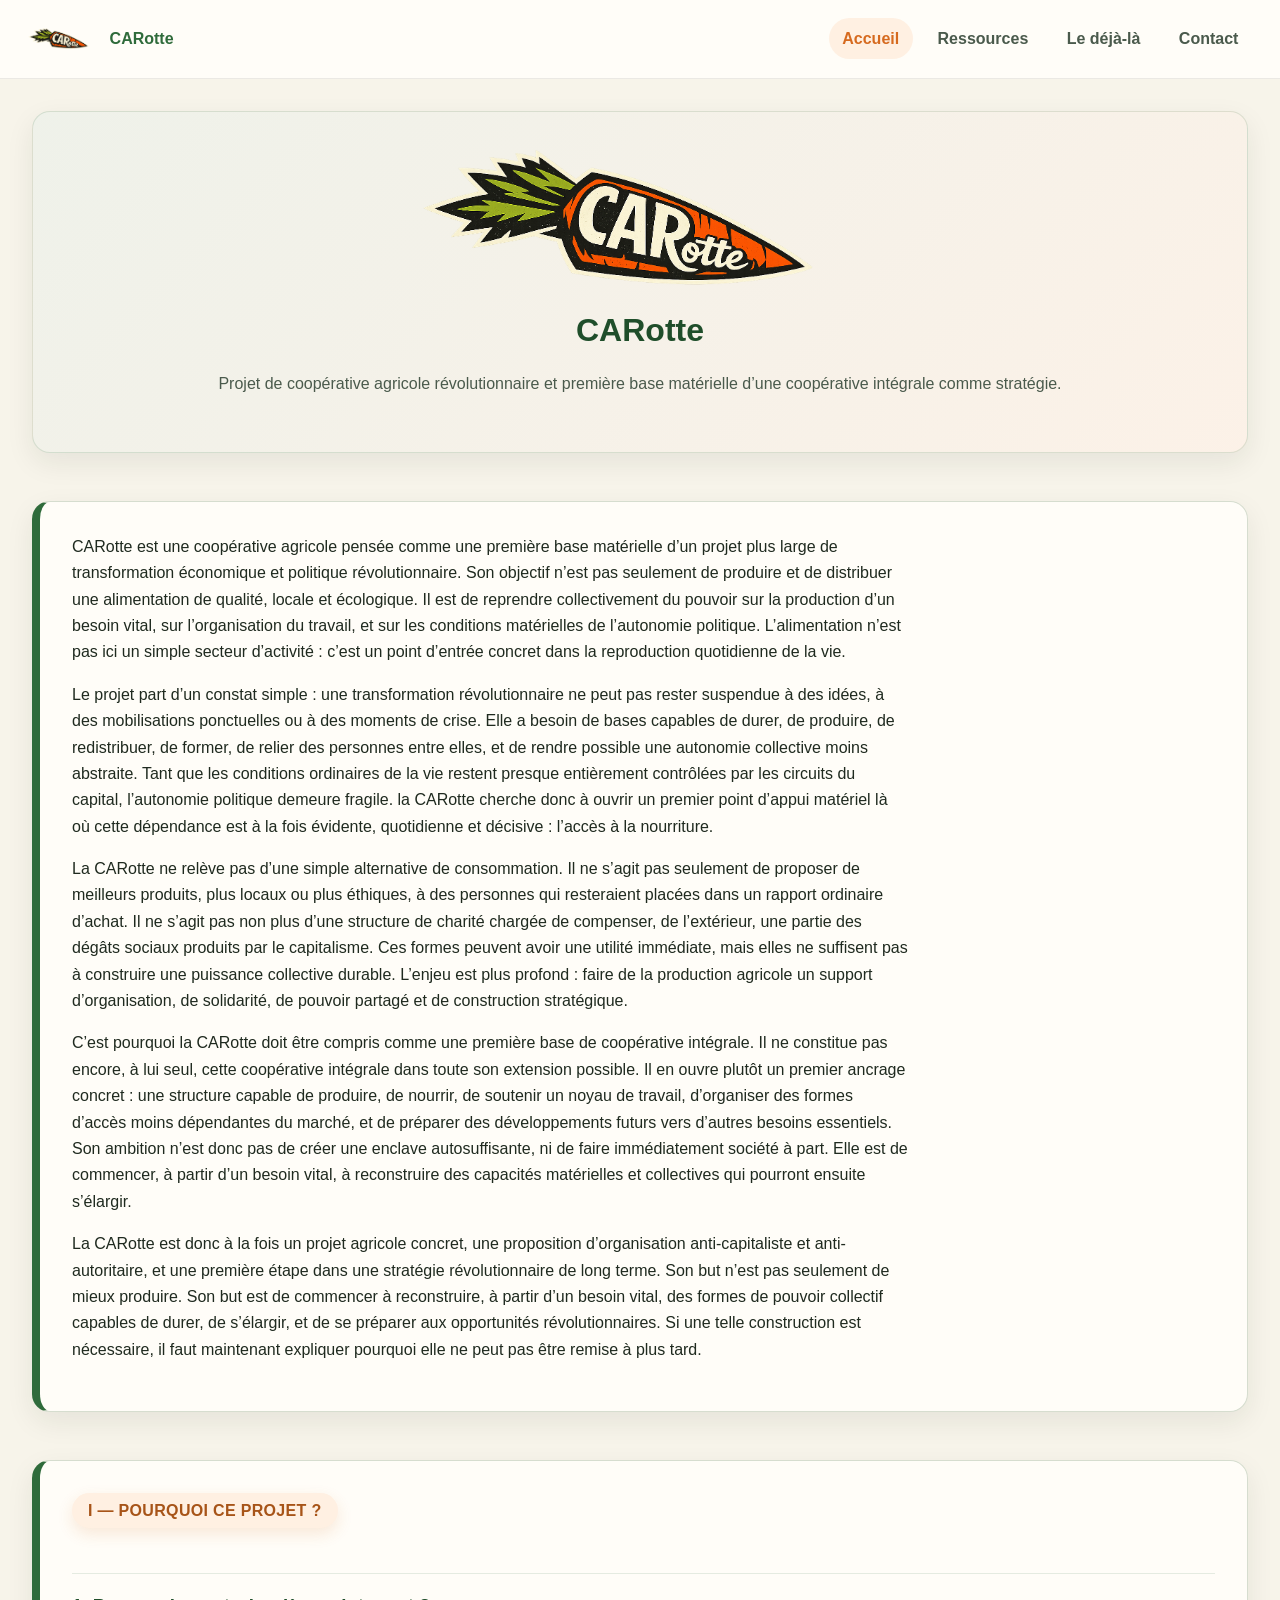
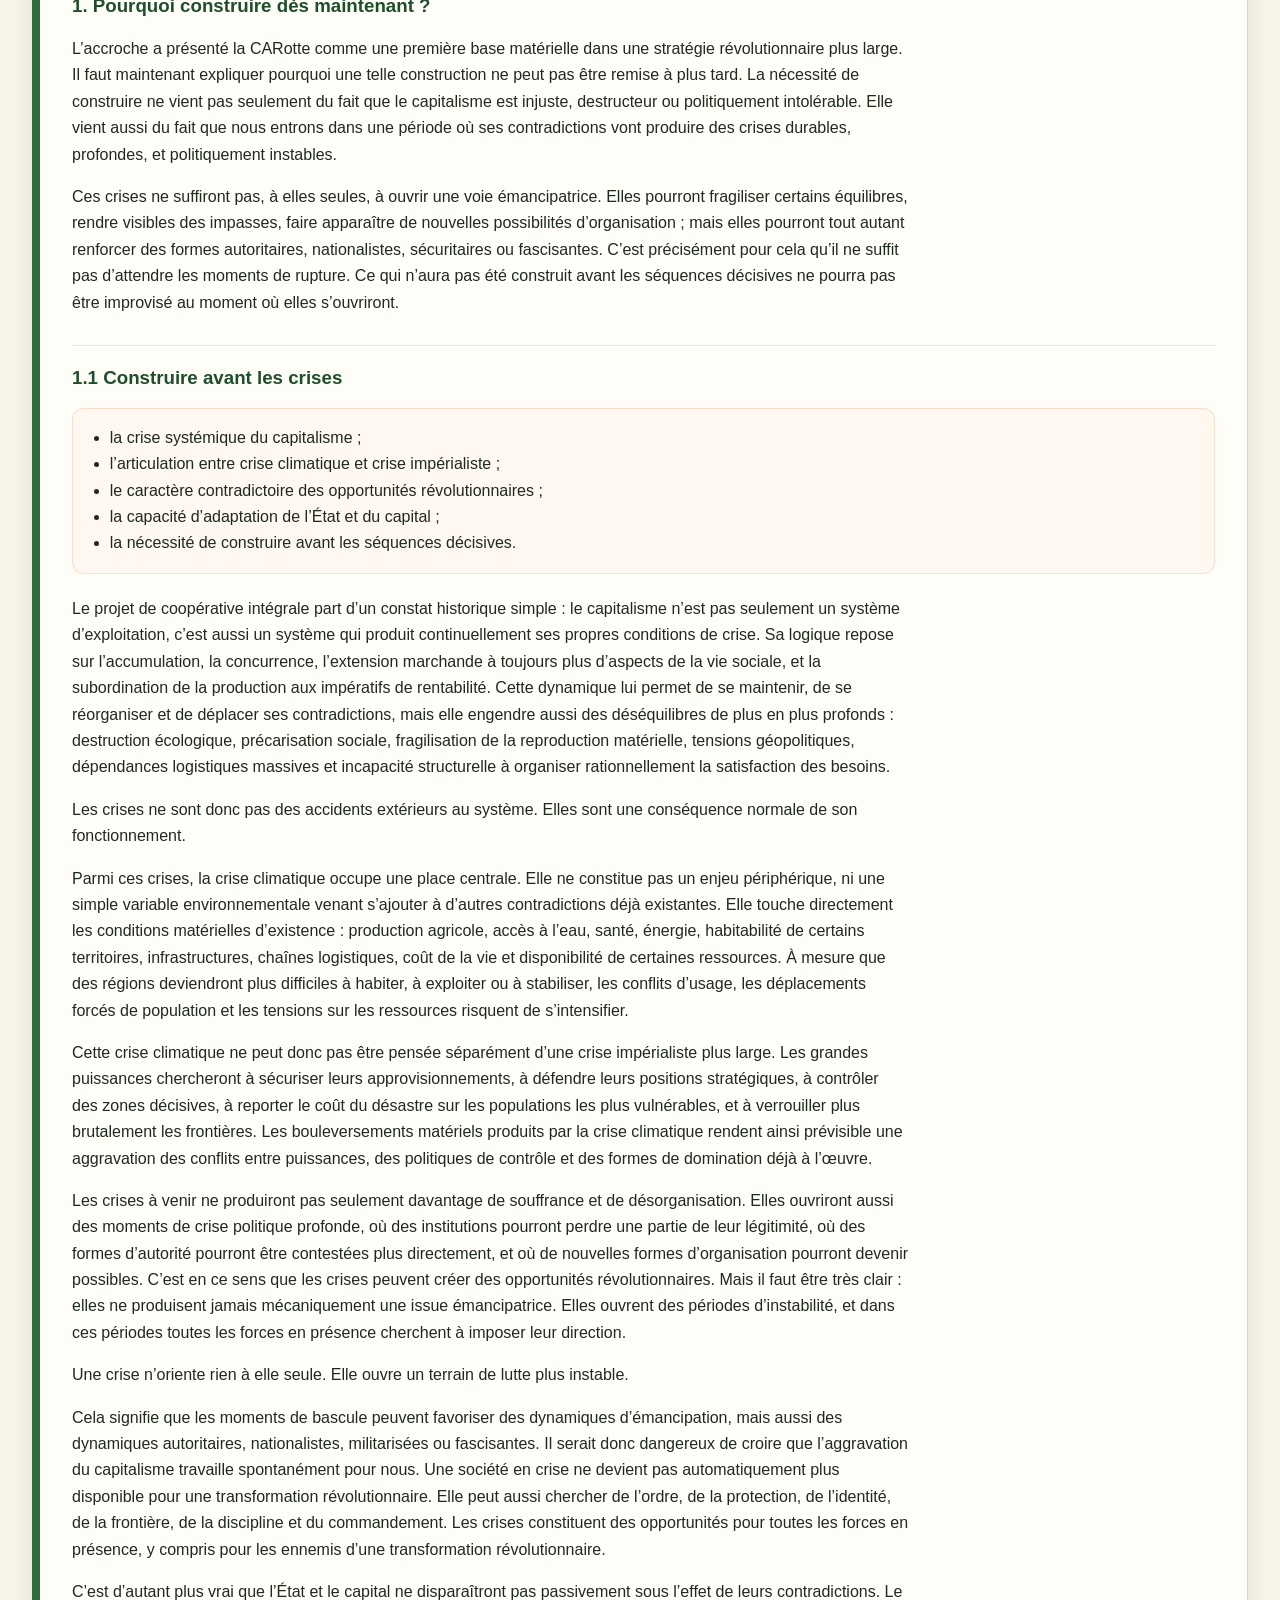
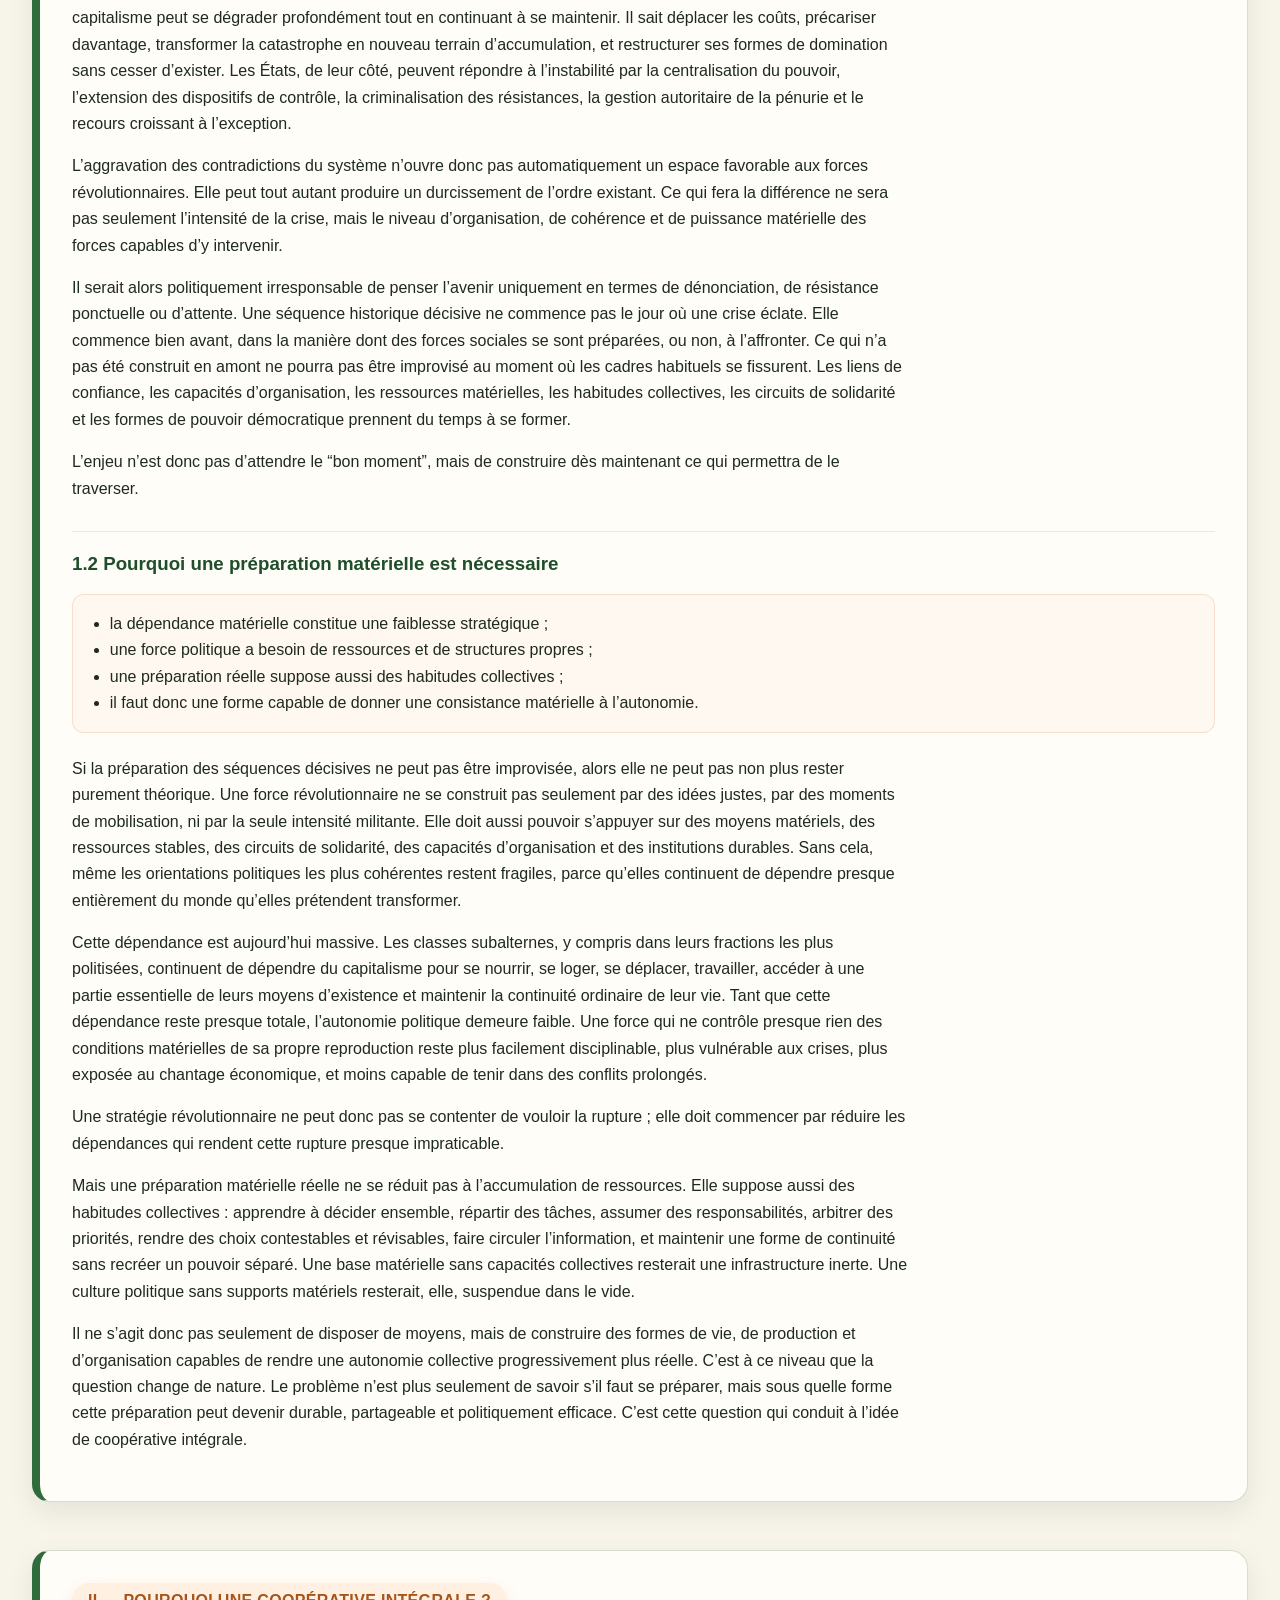
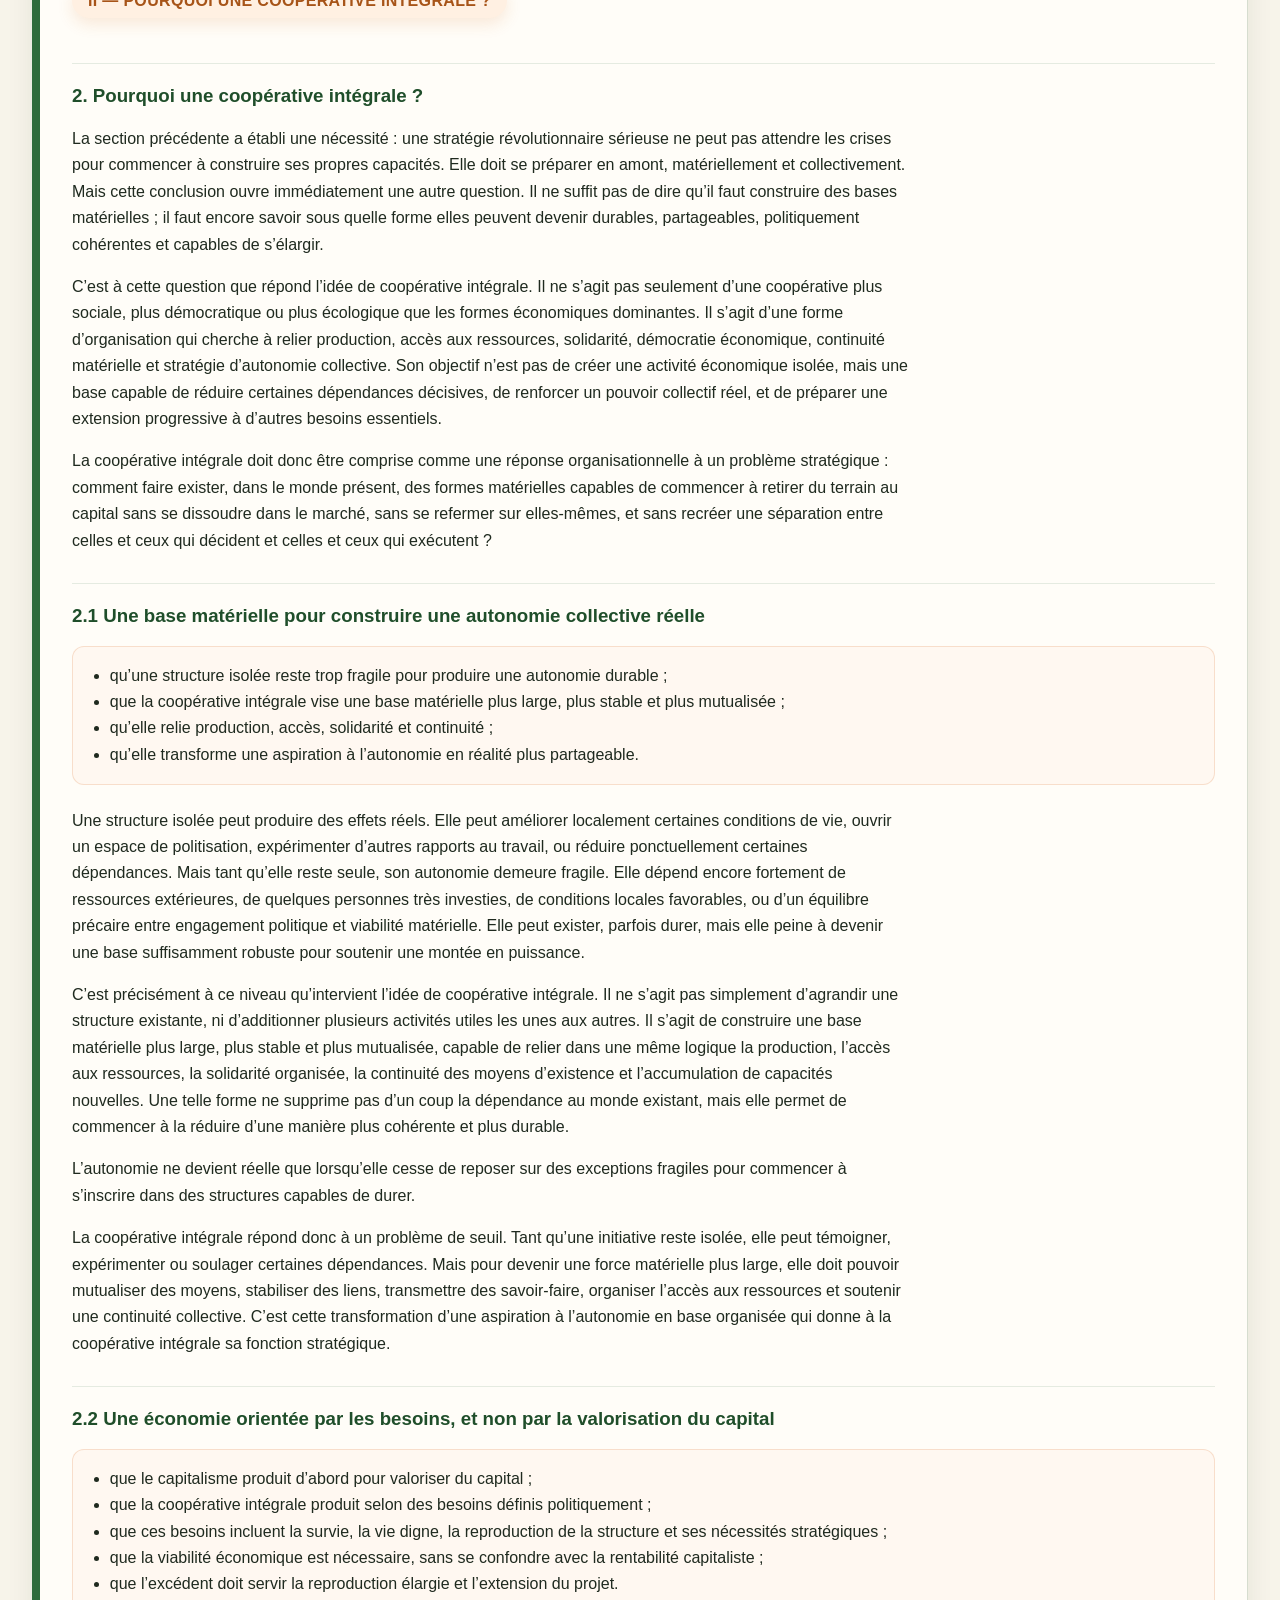
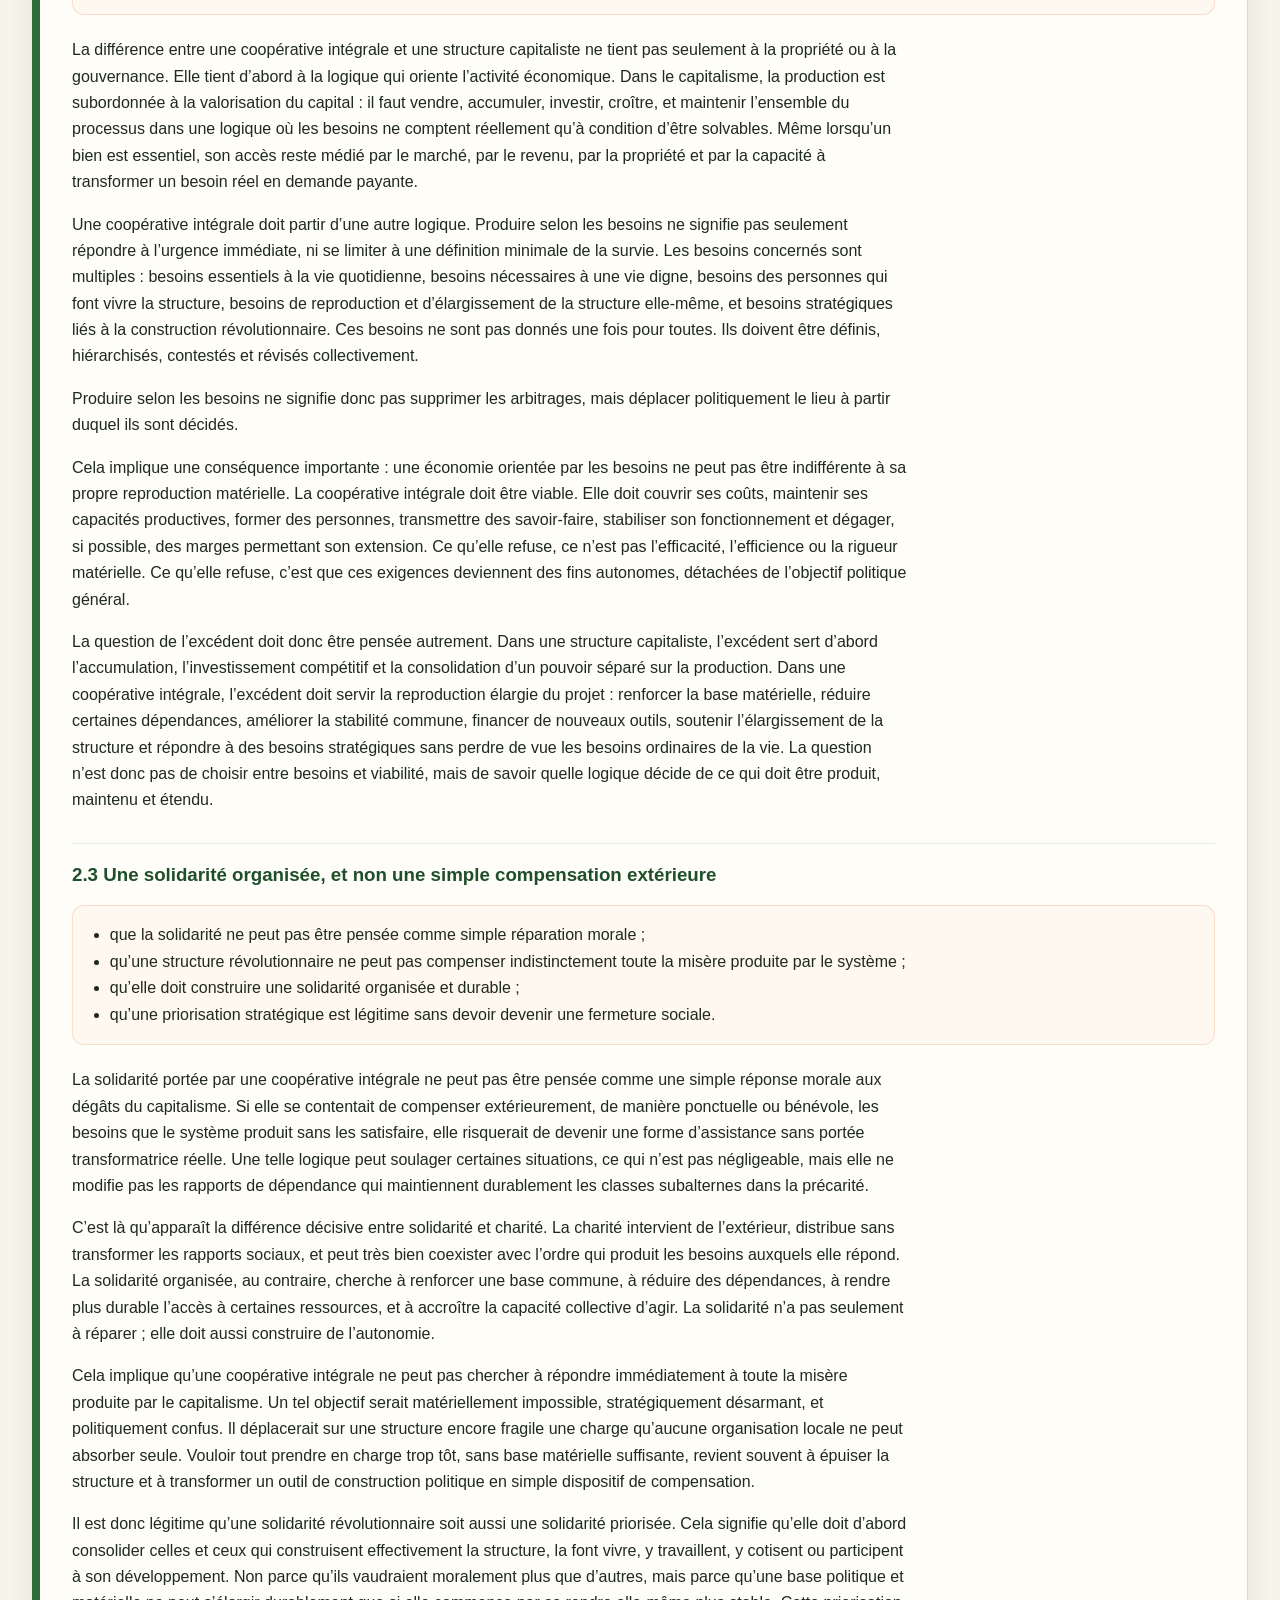
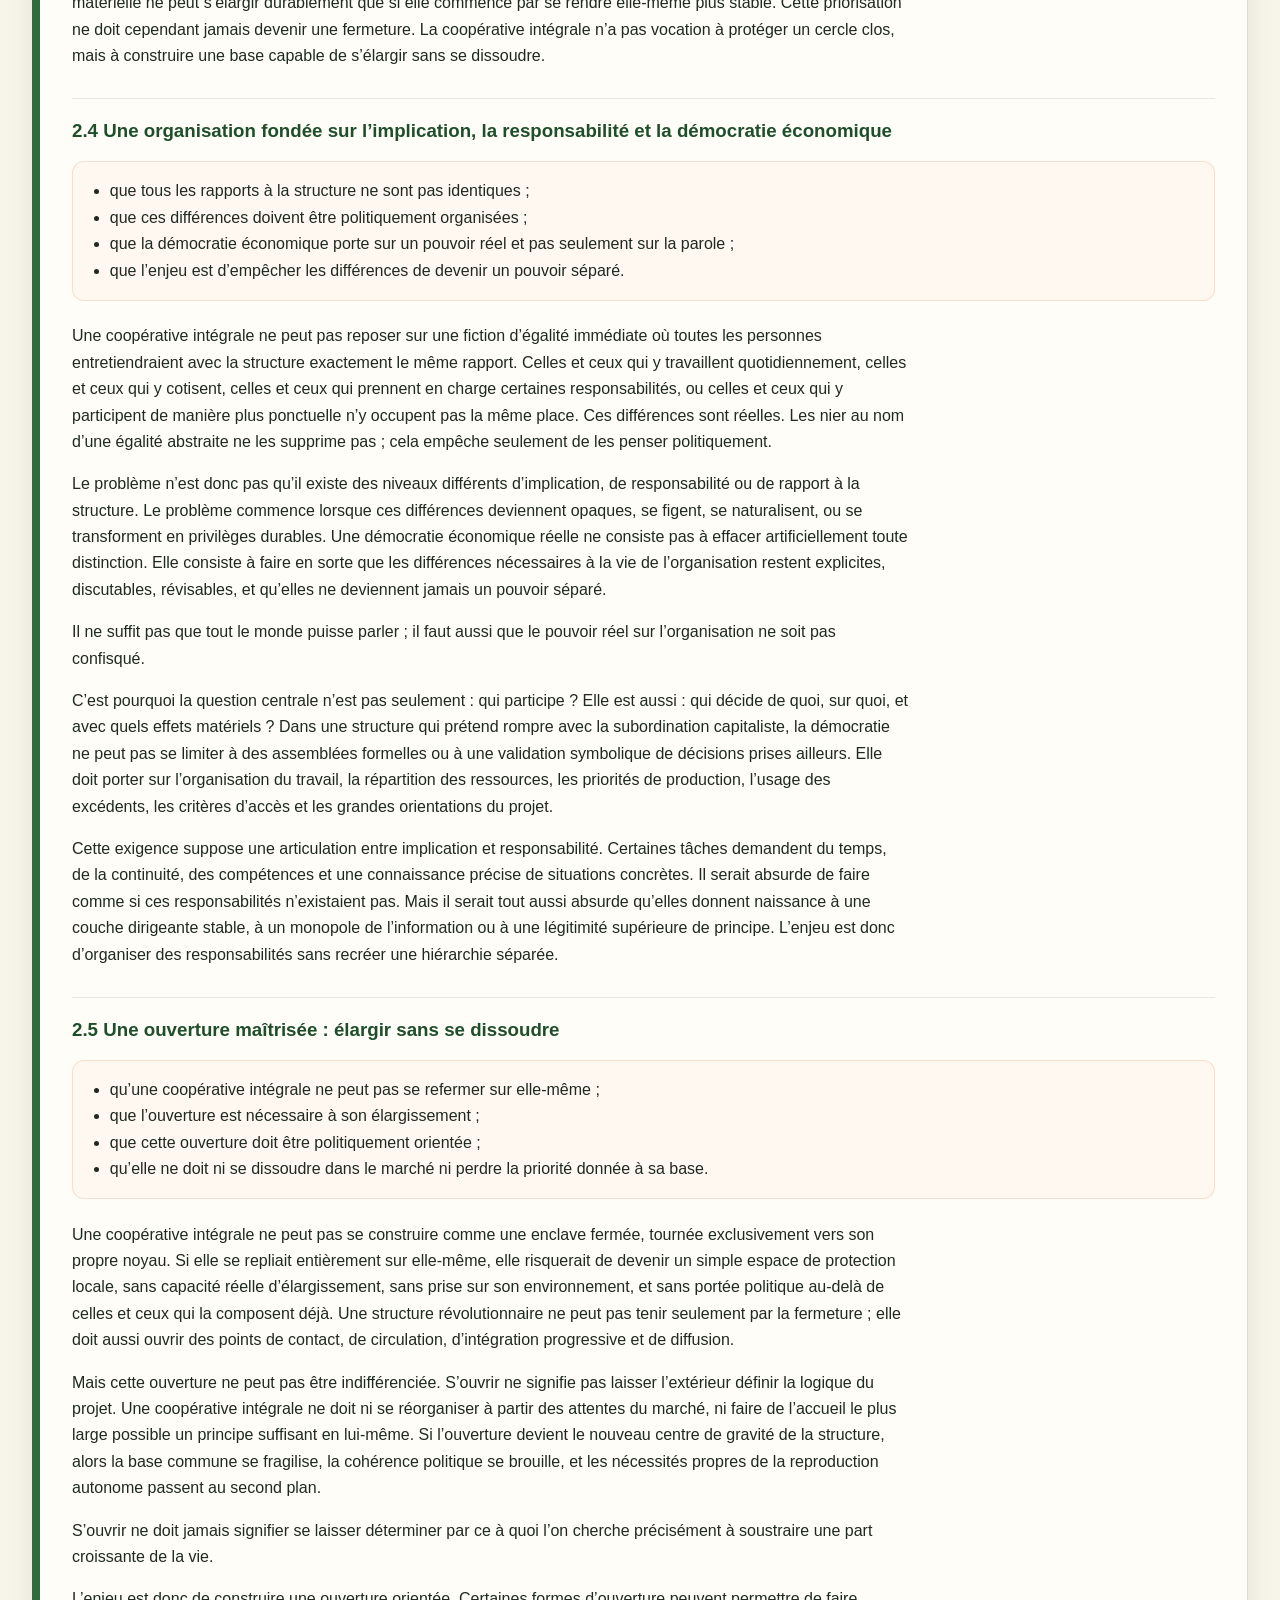
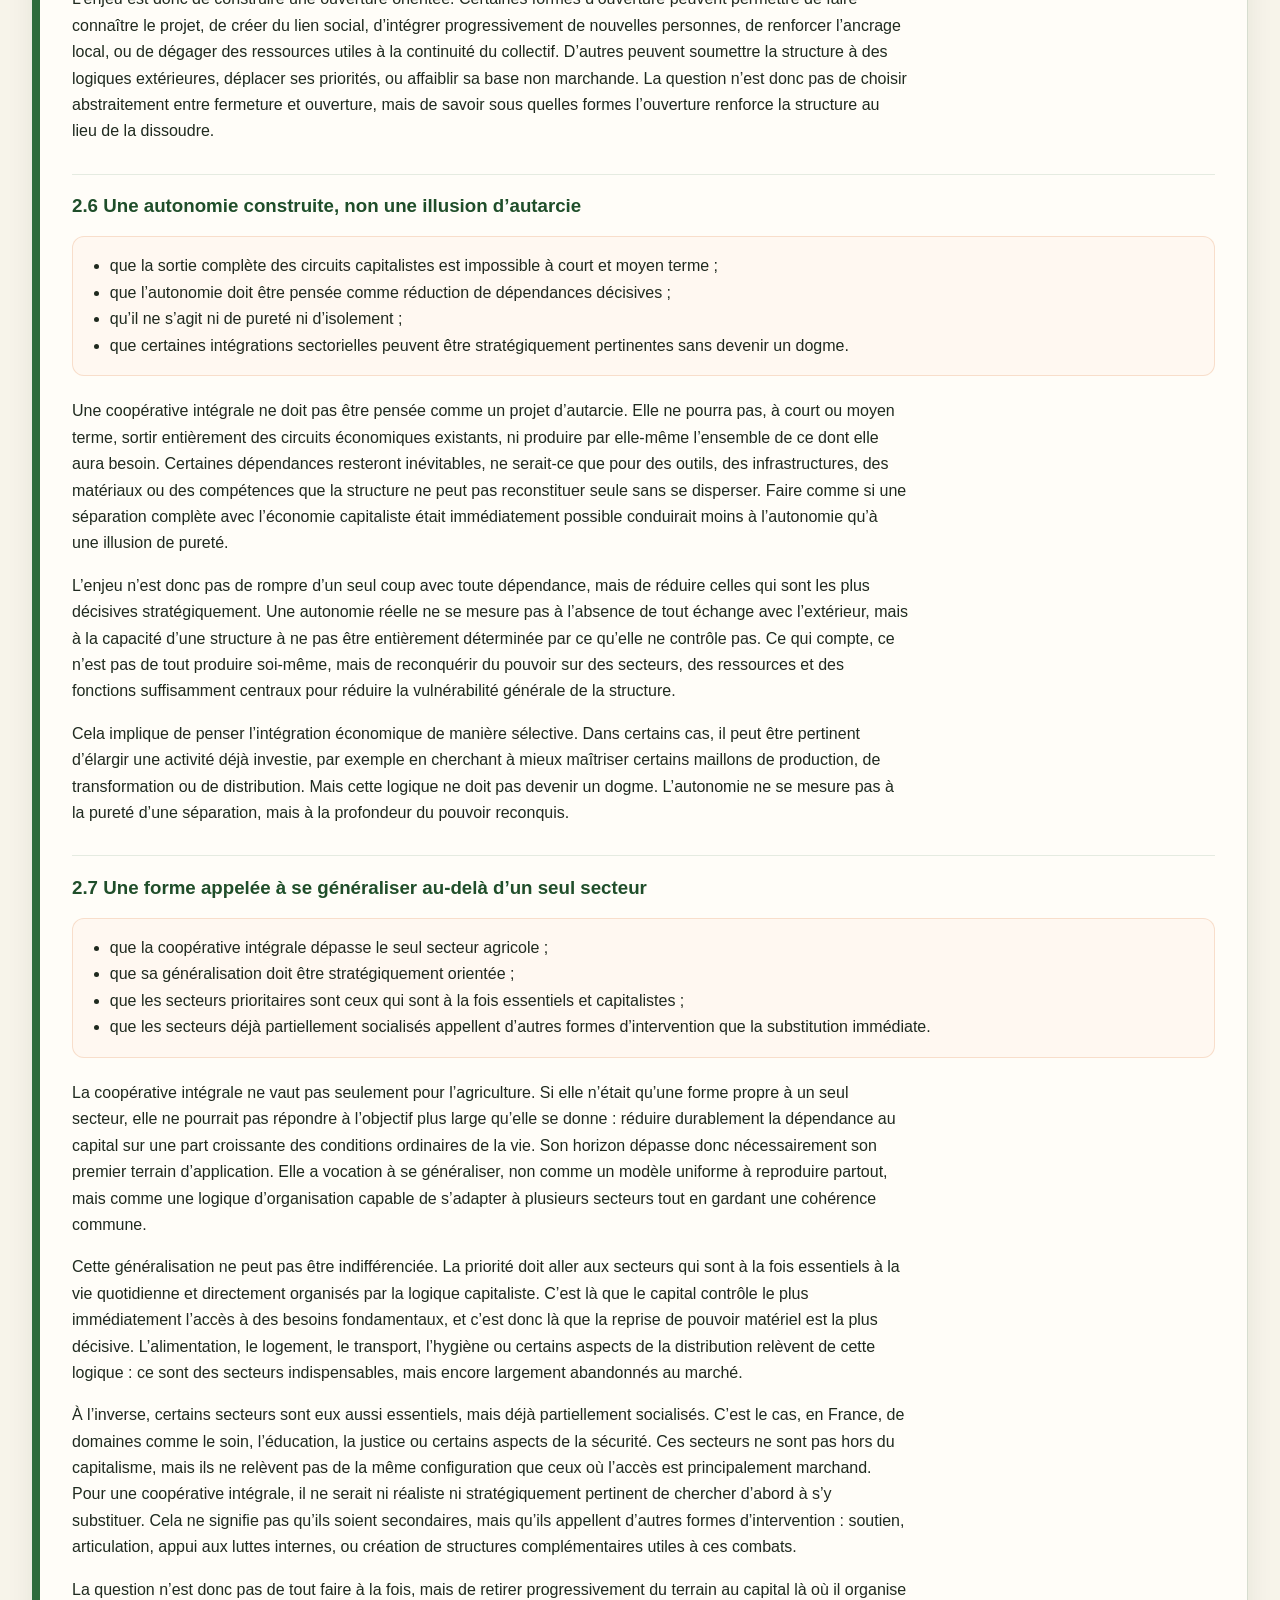
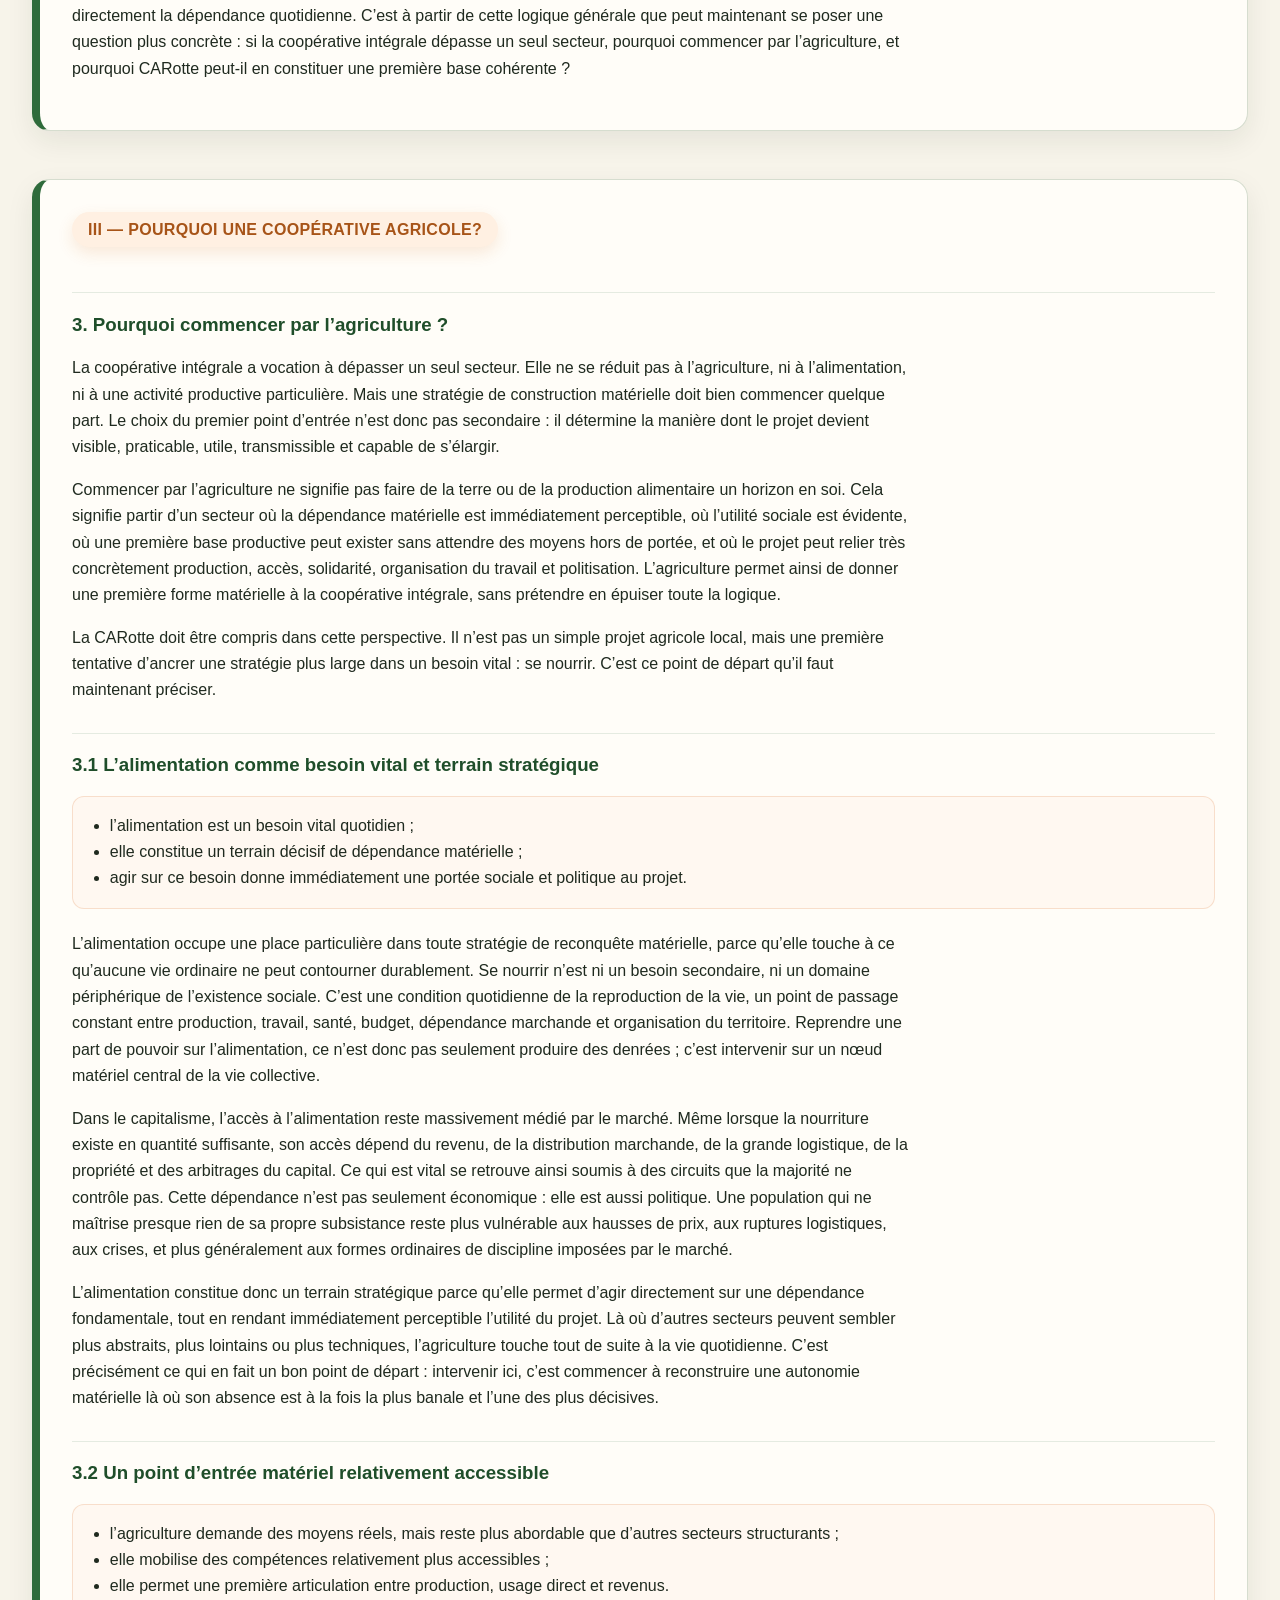
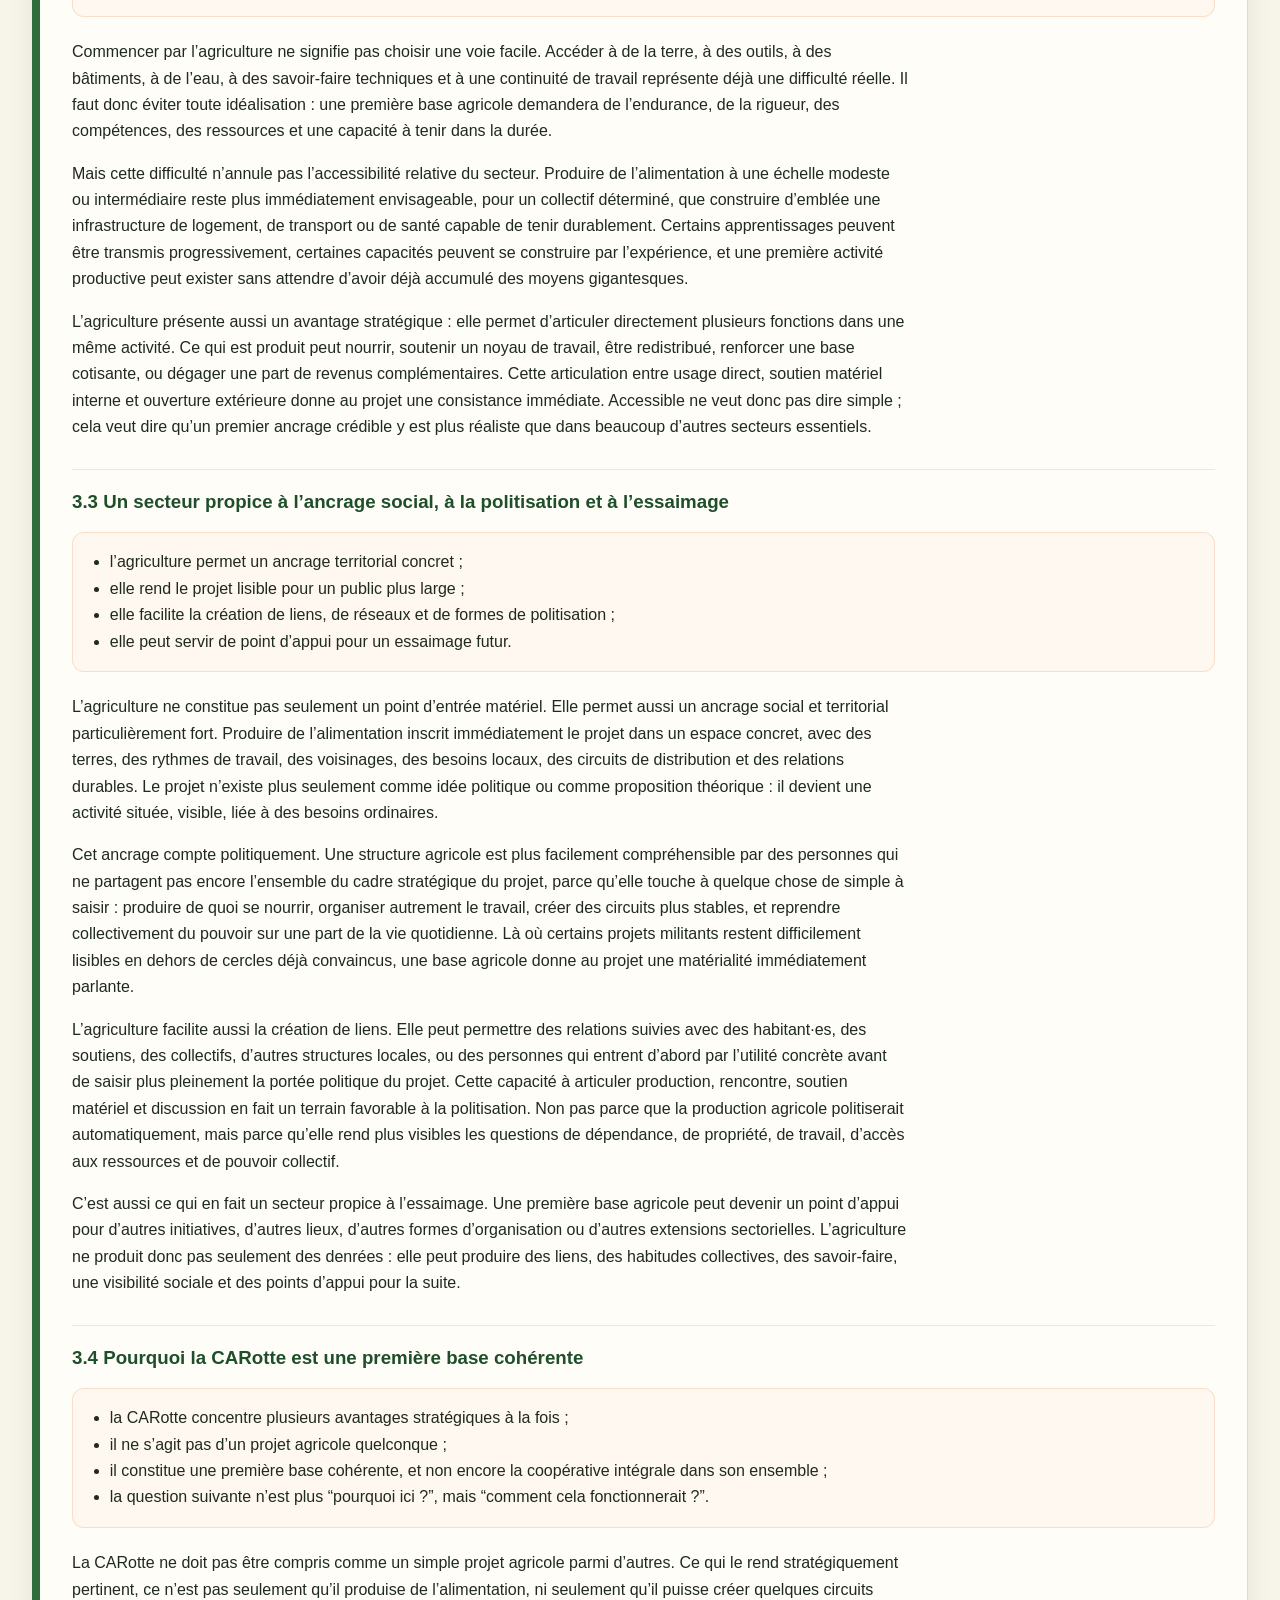
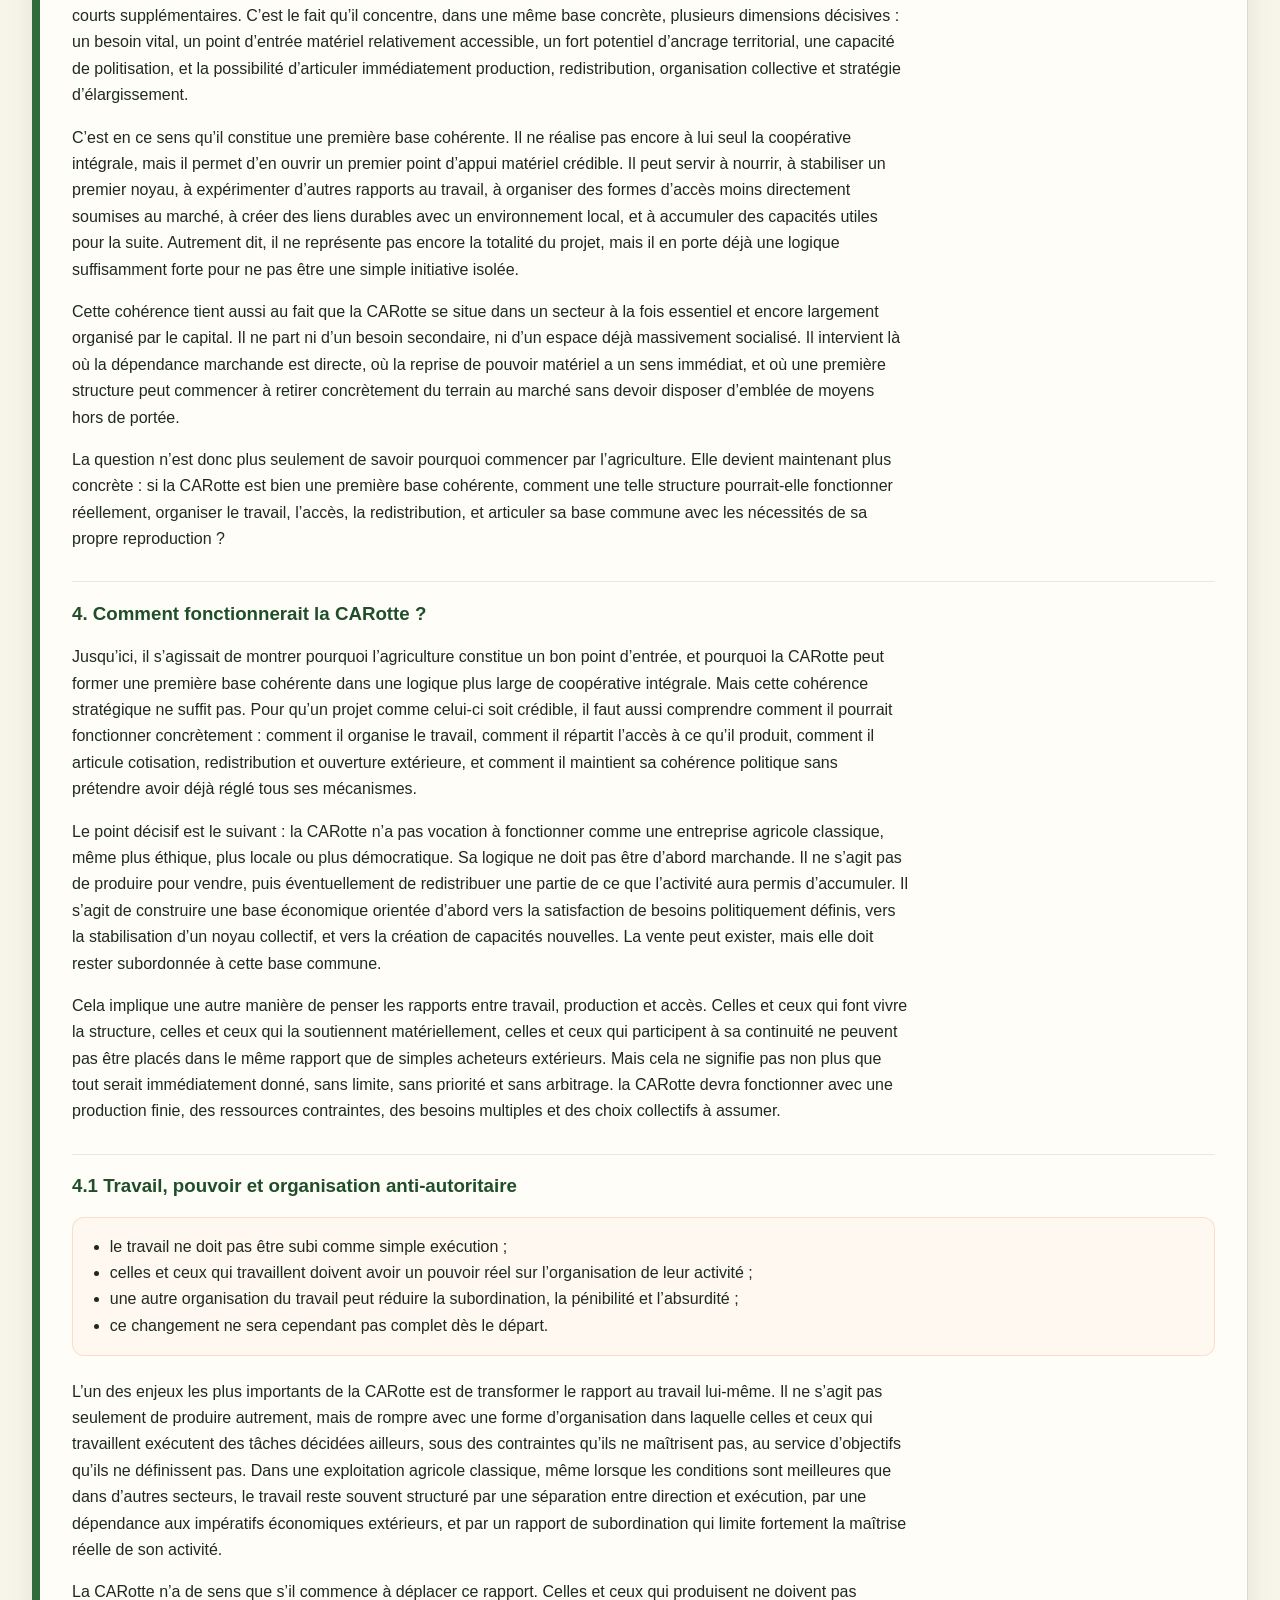
==== index.html @ 1c465b01 "Add files via upload" ====
<!DOCTYPE html>
<html lang="fr">
<head>
  <meta charset="UTF-8">
  <meta name="viewport" content="width=device-width, initial-scale=1.0">
  <meta name="description" content="CARotte est un projet de coopérative agricole pensé comme première base matérielle d’une coopérative intégrale et d’une stratégie révolutionnaire de long terme.">
  <title>CARotte — Accueil</title>
  <link rel="stylesheet" href="style.css">
</head>
<body>

  <!-- Barre du haut -->
  <header class="topbar">
    <div class="topbar-inner">
      <a class="topbar-brand" href="index.html">
        <img src="logo-carotte.png" class="topbar-logo" alt="Logo CARotte">
        <span>CARotte</span>
      </a>

      <nav class="topbar-nav">
        <a class="active" href="index.html">Accueil</a>
        <a href="ressources.html">Ressources</a>
        <a href="deja-la.html">Le déjà-là</a>
        <a href="#contact-footer">Contact</a>
      </nav>
    </div>
  </header>

  <!-- Sommaire latéral -->
  <nav class="site-nav site-nav--intro-open" id="siteNav">
    <div class="site-nav__handle"></div>

    <div class="site-nav__panel">
      <h2>Navigation</h2>
      <ul>
        <li><a href="#accroche">Accroche</a></li>

        <li>
          <a href="#bloc-1">I. Pourquoi ce projet ?</a>
          <ul>
            <li><a href="#section-1">1. Pourquoi construire dès maintenant ?</a></li>
            <li><a href="#section-1-1">1.1 Construire avant les crises</a></li>
            <li><a href="#section-1-2">1.2 Pourquoi une préparation matérielle est nécessaire</a></li>
          </ul>
        </li>

        <li>
          <a href="#bloc-2">II. Pourquoi une coopérative intégrale ?</a>
          <ul>
            <li><a href="#section-2">2. Pourquoi une coopérative intégrale ?</a></li>
            <li><a href="#section-2-1">2.1 Une base matérielle pour construire une autonomie collective réelle</a></li>
            <li><a href="#section-2-2">2.2 Une économie orientée par les besoins, et non par la valorisation du capital</a></li>
            <li><a href="#section-2-3">2.3 Une solidarité organisée, et non une simple compensation extérieure</a></li>
            <li><a href="#section-2-4">2.4 Une organisation fondée sur l’implication, la responsabilité et la démocratie économique</a></li>
            <li><a href="#section-2-5">2.5 Une ouverture maîtrisée : élargir sans se dissoudre</a></li>
            <li><a href="#section-2-6">2.6 Une autonomie construite, non une illusion d’autarcie</a></li>
            <li><a href="#section-2-7">2.7 Une forme appelée à se généraliser au-delà d’un seul secteur</a></li>
          </ul>
        </li>

        <li>
          <a href="#bloc-3">III. Pourquoi CARotte ?</a>
          <ul>
            <li><a href="#section-3">3. Pourquoi commencer par l’agriculture ?</a></li>
            <li><a href="#section-3-1">3.1 L’alimentation comme besoin vital et terrain stratégique</a></li>
            <li><a href="#section-3-2">3.2 Un point d’entrée matériel relativement accessible</a></li>
            <li><a href="#section-3-3">3.3 Un secteur propice à l’ancrage social, à la politisation et à l’essaimage</a></li>
            <li><a href="#section-3-4">3.4 Pourquoi la CARotte est une première base cohérente</a></li>
            <li><a href="#section-4">4. Comment fonctionnerait la CARotte ?</a></li>
            <li><a href="#section-4-1">4.1 Travail, pouvoir et organisation anti-autoritaire</a></li>
            <li><a href="#section-4-2">4.2 Cotisation, accès et logique de redistribution</a></li>
            <li><a href="#section-4-3">4.3 Production limitée, priorités d’accès et ouverture extérieure</a></li>
            <li><a href="#section-4-4">4.4 Ce que ce modèle peut apporter à terme</a></li>
            <li><a href="#section-4-5">4.5 Ce que les débuts exigeront probablement</a></li>
          </ul>
        </li>

        <li>
          <a href="#bloc-4">IV. Comment le projet peut durer, grandir et se lancer ?</a>
          <ul>
            <li><a href="#section-5">5. Comment le projet peut durer et grandir ?</a></li>
            <li><a href="#section-5-1">5.1 Consolider une première base</a></li>
            <li><a href="#section-5-2">5.2 Pourquoi un commun théorique et stratégique est nécessaire</a></li>
            <li><a href="#section-5-3">5.3 Étendre par création et par intégration de structures existantes</a></li>
            <li><a href="#section-5-4">5.4 Généraliser le modèle à d’autres secteurs</a></li>
            <li><a href="#section-5-5">5.5 Penser l’internationalisation à long terme</a></li>
            <li><a href="#section-6">6. Conditions de lancement et faisabilité</a></li>
            <li><a href="#section-6-1">6.1 De quoi faut-il disposer pour commencer ?</a></li>
            <li><a href="#section-6-2">6.2 Hypothèses de départ : reprise, transformation, installation nouvelle</a></li>
            <li><a href="#section-6-3">6.3 Pistes de financement</a></li>
            <li><a href="#section-6-4">6.4 Ce qui devra être étudié collectivement</a></li>
            <li><a href="#section-7">7. Annexes</a></li>
            <li><a href="#section-7-1">7.1 Le déjà-là</a></li>
            <li><a href="#section-7-2">7.2 Ressources</a></li>
            <li><a href="#section-8">8. Rejoindre le projet</a></li>
          </ul>
        </li>
      </ul>
    </div>
  </nav>

  <main class="site-main">

    <!-- Accroche -->
    <header class="site-hero" id="accroche">
      <div class="hero-logo-wrap">
        <img src="logo-carotte.png" class="hero-logo" alt="Logo CARotte">
      </div>
      <h1>CARotte</h1>
      <p class="site-subtitle">Projet de coopérative agricole révolutionnaire et première base matérielle d’une coopérative intégrale comme stratégie.</p>
    </header>

    <section class="section-block major intro-section" id="accroche-texte">
      <p>CARotte est une coopérative agricole pensée comme une première base matérielle d’un projet plus large de transformation économique et politique révolutionnaire. Son objectif n’est pas seulement de produire et de distribuer une alimentation de qualité, locale et écologique. Il est de reprendre collectivement du pouvoir sur la production d’un besoin vital, sur l’organisation du travail, et sur les conditions matérielles de l’autonomie politique. L’alimentation n’est pas ici un simple secteur d’activité : c’est un point d’entrée concret dans la reproduction quotidienne de la vie.</p>
      <p>Le projet part d’un constat simple : une transformation révolutionnaire ne peut pas rester suspendue à des idées, à des mobilisations ponctuelles ou à des moments de crise. Elle a besoin de bases capables de durer, de produire, de redistribuer, de former, de relier des personnes entre elles, et de rendre possible une autonomie collective moins abstraite. Tant que les conditions ordinaires de la vie restent presque entièrement contrôlées par les circuits du capital, l’autonomie politique demeure fragile. la CARotte cherche donc à ouvrir un premier point d’appui matériel là où cette dépendance est à la fois évidente, quotidienne et décisive : l’accès à la nourriture.</p>
      <p>La CARotte ne relève pas d’une simple alternative de consommation. Il ne s’agit pas seulement de proposer de meilleurs produits, plus locaux ou plus éthiques, à des personnes qui resteraient placées dans un rapport ordinaire d’achat. Il ne s’agit pas non plus d’une structure de charité chargée de compenser, de l’extérieur, une partie des dégâts sociaux produits par le capitalisme. Ces formes peuvent avoir une utilité immédiate, mais elles ne suffisent pas à construire une puissance collective durable. L’enjeu est plus profond : faire de la production agricole un support d’organisation, de solidarité, de pouvoir partagé et de construction stratégique.</p>
      <p>C’est pourquoi la CARotte doit être compris comme une première base de coopérative intégrale. Il ne constitue pas encore, à lui seul, cette coopérative intégrale dans toute son extension possible. Il en ouvre plutôt un premier ancrage concret : une structure capable de produire, de nourrir, de soutenir un noyau de travail, d’organiser des formes d’accès moins dépendantes du marché, et de préparer des développements futurs vers d’autres besoins essentiels. Son ambition n’est donc pas de créer une enclave autosuffisante, ni de faire immédiatement société à part. Elle est de commencer, à partir d’un besoin vital, à reconstruire des capacités matérielles et collectives qui pourront ensuite s’élargir.</p>
      <p>La CARotte est donc à la fois un projet agricole concret, une proposition d’organisation anti-capitaliste et anti-autoritaire, et une première étape dans une stratégie révolutionnaire de long terme. Son but n’est pas seulement de mieux produire. Son but est de commencer à reconstruire, à partir d’un besoin vital, des formes de pouvoir collectif capables de durer, de s’élargir, et de se préparer aux opportunités révolutionnaires. Si une telle construction est nécessaire, il faut maintenant expliquer pourquoi elle ne peut pas être remise à plus tard.</p>
    </section>

    <!-- Bloc I -->
    <section class="section-block major" id="bloc-1">
      <h2 class="section-label section-label--chapter">I — Pourquoi ce projet ?</h2>

      <div class="subsection" id="section-1">
        <h3>1. Pourquoi construire dès maintenant ?</h3>
        <p>L’accroche a présenté la CARotte comme une première base matérielle dans une stratégie révolutionnaire plus large. Il faut maintenant expliquer pourquoi une telle construction ne peut pas être remise à plus tard. La nécessité de construire ne vient pas seulement du fait que le capitalisme est injuste, destructeur ou politiquement intolérable. Elle vient aussi du fait que nous entrons dans une période où ses contradictions vont produire des crises durables, profondes, et politiquement instables.</p>
        <p>Ces crises ne suffiront pas, à elles seules, à ouvrir une voie émancipatrice. Elles pourront fragiliser certains équilibres, rendre visibles des impasses, faire apparaître de nouvelles possibilités d’organisation ; mais elles pourront tout autant renforcer des formes autoritaires, nationalistes, sécuritaires ou fascisantes. C’est précisément pour cela qu’il ne suffit pas d’attendre les moments de rupture. Ce qui n’aura pas été construit avant les séquences décisives ne pourra pas être improvisé au moment où elles s’ouvriront.</p>
      </div>

      <div class="subsection" id="section-1-1">
        <h3>1.1 Construire avant les crises</h3>
        <div class="mini-summary">
          <ul>
            <li>la crise systémique du capitalisme ;</li>
            <li>l’articulation entre crise climatique et crise impérialiste ;</li>
            <li>le caractère contradictoire des opportunités révolutionnaires ;</li>
            <li>la capacité d’adaptation de l’État et du capital ;</li>
            <li>la nécessité de construire avant les séquences décisives.</li>
          </ul>
        </div>
        <p>Le projet de coopérative intégrale part d’un constat historique simple : le capitalisme n’est pas seulement un système d’exploitation, c’est aussi un système qui produit continuellement ses propres conditions de crise. Sa logique repose sur l’accumulation, la concurrence, l’extension marchande à toujours plus d’aspects de la vie sociale, et la subordination de la production aux impératifs de rentabilité. Cette dynamique lui permet de se maintenir, de se réorganiser et de déplacer ses contradictions, mais elle engendre aussi des déséquilibres de plus en plus profonds : destruction écologique, précarisation sociale, fragilisation de la reproduction matérielle, tensions géopolitiques, dépendances logistiques massives et incapacité structurelle à organiser rationnellement la satisfaction des besoins.</p>
        <p>Les crises ne sont donc pas des accidents extérieurs au système. Elles sont une conséquence normale de son fonctionnement.</p>
        <p>Parmi ces crises, la crise climatique occupe une place centrale. Elle ne constitue pas un enjeu périphérique, ni une simple variable environnementale venant s’ajouter à d’autres contradictions déjà existantes. Elle touche directement les conditions matérielles d’existence : production agricole, accès à l’eau, santé, énergie, habitabilité de certains territoires, infrastructures, chaînes logistiques, coût de la vie et disponibilité de certaines ressources. À mesure que des régions deviendront plus difficiles à habiter, à exploiter ou à stabiliser, les conflits d’usage, les déplacements forcés de population et les tensions sur les ressources risquent de s’intensifier.</p>
        <p>Cette crise climatique ne peut donc pas être pensée séparément d’une crise impérialiste plus large. Les grandes puissances chercheront à sécuriser leurs approvisionnements, à défendre leurs positions stratégiques, à contrôler des zones décisives, à reporter le coût du désastre sur les populations les plus vulnérables, et à verrouiller plus brutalement les frontières. Les bouleversements matériels produits par la crise climatique rendent ainsi prévisible une aggravation des conflits entre puissances, des politiques de contrôle et des formes de domination déjà à l’œuvre.</p>
        <p>Les crises à venir ne produiront pas seulement davantage de souffrance et de désorganisation. Elles ouvriront aussi des moments de crise politique profonde, où des institutions pourront perdre une partie de leur légitimité, où des formes d’autorité pourront être contestées plus directement, et où de nouvelles formes d’organisation pourront devenir possibles. C’est en ce sens que les crises peuvent créer des opportunités révolutionnaires. Mais il faut être très clair : elles ne produisent jamais mécaniquement une issue émancipatrice. Elles ouvrent des périodes d’instabilité, et dans ces périodes toutes les forces en présence cherchent à imposer leur direction.</p>
        <p>Une crise n’oriente rien à elle seule. Elle ouvre un terrain de lutte plus instable.</p>
        <p>Cela signifie que les moments de bascule peuvent favoriser des dynamiques d’émancipation, mais aussi des dynamiques autoritaires, nationalistes, militarisées ou fascisantes. Il serait donc dangereux de croire que l’aggravation du capitalisme travaille spontanément pour nous. Une société en crise ne devient pas automatiquement plus disponible pour une transformation révolutionnaire. Elle peut aussi chercher de l’ordre, de la protection, de l’identité, de la frontière, de la discipline et du commandement. Les crises constituent des opportunités pour toutes les forces en présence, y compris pour les ennemis d’une transformation révolutionnaire.</p>
        <p>C’est d’autant plus vrai que l’État et le capital ne disparaîtront pas passivement sous l’effet de leurs contradictions. Le capitalisme peut se dégrader profondément tout en continuant à se maintenir. Il sait déplacer les coûts, précariser davantage, transformer la catastrophe en nouveau terrain d’accumulation, et restructurer ses formes de domination sans cesser d’exister. Les États, de leur côté, peuvent répondre à l’instabilité par la centralisation du pouvoir, l’extension des dispositifs de contrôle, la criminalisation des résistances, la gestion autoritaire de la pénurie et le recours croissant à l’exception.</p>
        <p>L’aggravation des contradictions du système n’ouvre donc pas automatiquement un espace favorable aux forces révolutionnaires. Elle peut tout autant produire un durcissement de l’ordre existant. Ce qui fera la différence ne sera pas seulement l’intensité de la crise, mais le niveau d’organisation, de cohérence et de puissance matérielle des forces capables d’y intervenir.</p>
        <p>Il serait alors politiquement irresponsable de penser l’avenir uniquement en termes de dénonciation, de résistance ponctuelle ou d’attente. Une séquence historique décisive ne commence pas le jour où une crise éclate. Elle commence bien avant, dans la manière dont des forces sociales se sont préparées, ou non, à l’affronter. Ce qui n’a pas été construit en amont ne pourra pas être improvisé au moment où les cadres habituels se fissurent. Les liens de confiance, les capacités d’organisation, les ressources matérielles, les habitudes collectives, les circuits de solidarité et les formes de pouvoir démocratique prennent du temps à se former.</p>
        <p>L’enjeu n’est donc pas d’attendre le “bon moment”, mais de construire dès maintenant ce qui permettra de le traverser.</p>
      </div>

      <div class="subsection" id="section-1-2">
        <h3>1.2 Pourquoi une préparation matérielle est nécessaire</h3>
        <div class="mini-summary">
          <ul>
            <li>la dépendance matérielle constitue une faiblesse stratégique ;</li>
            <li>une force politique a besoin de ressources et de structures propres ;</li>
            <li>une préparation réelle suppose aussi des habitudes collectives ;</li>
            <li>il faut donc une forme capable de donner une consistance matérielle à l’autonomie.</li>
          </ul>
        </div>
        <p>Si la préparation des séquences décisives ne peut pas être improvisée, alors elle ne peut pas non plus rester purement théorique. Une force révolutionnaire ne se construit pas seulement par des idées justes, par des moments de mobilisation, ni par la seule intensité militante. Elle doit aussi pouvoir s’appuyer sur des moyens matériels, des ressources stables, des circuits de solidarité, des capacités d’organisation et des institutions durables. Sans cela, même les orientations politiques les plus cohérentes restent fragiles, parce qu’elles continuent de dépendre presque entièrement du monde qu’elles prétendent transformer.</p>
        <p>Cette dépendance est aujourd’hui massive. Les classes subalternes, y compris dans leurs fractions les plus politisées, continuent de dépendre du capitalisme pour se nourrir, se loger, se déplacer, travailler, accéder à une partie essentielle de leurs moyens d’existence et maintenir la continuité ordinaire de leur vie. Tant que cette dépendance reste presque totale, l’autonomie politique demeure faible. Une force qui ne contrôle presque rien des conditions matérielles de sa propre reproduction reste plus facilement disciplinable, plus vulnérable aux crises, plus exposée au chantage économique, et moins capable de tenir dans des conflits prolongés.</p>
        <p>Une stratégie révolutionnaire ne peut donc pas se contenter de vouloir la rupture ; elle doit commencer par réduire les dépendances qui rendent cette rupture presque impraticable.</p>
        <p>Mais une préparation matérielle réelle ne se réduit pas à l’accumulation de ressources. Elle suppose aussi des habitudes collectives : apprendre à décider ensemble, répartir des tâches, assumer des responsabilités, arbitrer des priorités, rendre des choix contestables et révisables, faire circuler l’information, et maintenir une forme de continuité sans recréer un pouvoir séparé. Une base matérielle sans capacités collectives resterait une infrastructure inerte. Une culture politique sans supports matériels resterait, elle, suspendue dans le vide.</p>
        <p>Il ne s’agit donc pas seulement de disposer de moyens, mais de construire des formes de vie, de production et d’organisation capables de rendre une autonomie collective progressivement plus réelle. C’est à ce niveau que la question change de nature. Le problème n’est plus seulement de savoir s’il faut se préparer, mais sous quelle forme cette préparation peut devenir durable, partageable et politiquement efficace. C’est cette question qui conduit à l’idée de coopérative intégrale.</p>
      </div>
    </section>

    <!-- Bloc II -->
    <section class="section-block major" id="bloc-2">
      <h2 class="section-label section-label--chapter">II — Pourquoi une coopérative intégrale ?</h2>

      <div class="subsection" id="section-2">
        <h3>2. Pourquoi une coopérative intégrale ?</h3>
        <p>La section précédente a établi une nécessité : une stratégie révolutionnaire sérieuse ne peut pas attendre les crises pour commencer à construire ses propres capacités. Elle doit se préparer en amont, matériellement et collectivement. Mais cette conclusion ouvre immédiatement une autre question. Il ne suffit pas de dire qu’il faut construire des bases matérielles ; il faut encore savoir sous quelle forme elles peuvent devenir durables, partageables, politiquement cohérentes et capables de s’élargir.</p>
        <p>C’est à cette question que répond l’idée de coopérative intégrale. Il ne s’agit pas seulement d’une coopérative plus sociale, plus démocratique ou plus écologique que les formes économiques dominantes. Il s’agit d’une forme d’organisation qui cherche à relier production, accès aux ressources, solidarité, démocratie économique, continuité matérielle et stratégie d’autonomie collective. Son objectif n’est pas de créer une activité économique isolée, mais une base capable de réduire certaines dépendances décisives, de renforcer un pouvoir collectif réel, et de préparer une extension progressive à d’autres besoins essentiels.</p>
        <p>La coopérative intégrale doit donc être comprise comme une réponse organisationnelle à un problème stratégique : comment faire exister, dans le monde présent, des formes matérielles capables de commencer à retirer du terrain au capital sans se dissoudre dans le marché, sans se refermer sur elles-mêmes, et sans recréer une séparation entre celles et ceux qui décident et celles et ceux qui exécutent ?</p>
      </div>

      <div class="subsection" id="section-2-1">
        <h3>2.1 Une base matérielle pour construire une autonomie collective réelle</h3>
        <div class="mini-summary">
          <ul>
            <li>qu’une structure isolée reste trop fragile pour produire une autonomie durable ;</li>
            <li>que la coopérative intégrale vise une base matérielle plus large, plus stable et plus mutualisée ;</li>
            <li>qu’elle relie production, accès, solidarité et continuité ;</li>
            <li>qu’elle transforme une aspiration à l’autonomie en réalité plus partageable.</li>
          </ul>
        </div>
        <p>Une structure isolée peut produire des effets réels. Elle peut améliorer localement certaines conditions de vie, ouvrir un espace de politisation, expérimenter d’autres rapports au travail, ou réduire ponctuellement certaines dépendances. Mais tant qu’elle reste seule, son autonomie demeure fragile. Elle dépend encore fortement de ressources extérieures, de quelques personnes très investies, de conditions locales favorables, ou d’un équilibre précaire entre engagement politique et viabilité matérielle. Elle peut exister, parfois durer, mais elle peine à devenir une base suffisamment robuste pour soutenir une montée en puissance.</p>
        <p>C’est précisément à ce niveau qu’intervient l’idée de coopérative intégrale. Il ne s’agit pas simplement d’agrandir une structure existante, ni d’additionner plusieurs activités utiles les unes aux autres. Il s’agit de construire une base matérielle plus large, plus stable et plus mutualisée, capable de relier dans une même logique la production, l’accès aux ressources, la solidarité organisée, la continuité des moyens d’existence et l’accumulation de capacités nouvelles. Une telle forme ne supprime pas d’un coup la dépendance au monde existant, mais elle permet de commencer à la réduire d’une manière plus cohérente et plus durable.</p>
        <p>L’autonomie ne devient réelle que lorsqu’elle cesse de reposer sur des exceptions fragiles pour commencer à s’inscrire dans des structures capables de durer.</p>
        <p>La coopérative intégrale répond donc à un problème de seuil. Tant qu’une initiative reste isolée, elle peut témoigner, expérimenter ou soulager certaines dépendances. Mais pour devenir une force matérielle plus large, elle doit pouvoir mutualiser des moyens, stabiliser des liens, transmettre des savoir-faire, organiser l’accès aux ressources et soutenir une continuité collective. C’est cette transformation d’une aspiration à l’autonomie en base organisée qui donne à la coopérative intégrale sa fonction stratégique.</p>
      </div>

      <div class="subsection" id="section-2-2">
        <h3>2.2 Une économie orientée par les besoins, et non par la valorisation du capital</h3>
        <div class="mini-summary">
          <ul>
            <li>que le capitalisme produit d’abord pour valoriser du capital ;</li>
            <li>que la coopérative intégrale produit selon des besoins définis politiquement ;</li>
            <li>que ces besoins incluent la survie, la vie digne, la reproduction de la structure et ses nécessités stratégiques ;</li>
            <li>que la viabilité économique est nécessaire, sans se confondre avec la rentabilité capitaliste ;</li>
            <li>que l’excédent doit servir la reproduction élargie et l’extension du projet.</li>
          </ul>
        </div>
        <p>La différence entre une coopérative intégrale et une structure capitaliste ne tient pas seulement à la propriété ou à la gouvernance. Elle tient d’abord à la logique qui oriente l’activité économique. Dans le capitalisme, la production est subordonnée à la valorisation du capital : il faut vendre, accumuler, investir, croître, et maintenir l’ensemble du processus dans une logique où les besoins ne comptent réellement qu’à condition d’être solvables. Même lorsqu’un bien est essentiel, son accès reste médié par le marché, par le revenu, par la propriété et par la capacité à transformer un besoin réel en demande payante.</p>
        <p>Une coopérative intégrale doit partir d’une autre logique. Produire selon les besoins ne signifie pas seulement répondre à l’urgence immédiate, ni se limiter à une définition minimale de la survie. Les besoins concernés sont multiples : besoins essentiels à la vie quotidienne, besoins nécessaires à une vie digne, besoins des personnes qui font vivre la structure, besoins de reproduction et d’élargissement de la structure elle-même, et besoins stratégiques liés à la construction révolutionnaire. Ces besoins ne sont pas donnés une fois pour toutes. Ils doivent être définis, hiérarchisés, contestés et révisés collectivement.</p>
        <p>Produire selon les besoins ne signifie donc pas supprimer les arbitrages, mais déplacer politiquement le lieu à partir duquel ils sont décidés.</p>
        <p>Cela implique une conséquence importante : une économie orientée par les besoins ne peut pas être indifférente à sa propre reproduction matérielle. La coopérative intégrale doit être viable. Elle doit couvrir ses coûts, maintenir ses capacités productives, former des personnes, transmettre des savoir-faire, stabiliser son fonctionnement et dégager, si possible, des marges permettant son extension. Ce qu’elle refuse, ce n’est pas l’efficacité, l’efficience ou la rigueur matérielle. Ce qu’elle refuse, c’est que ces exigences deviennent des fins autonomes, détachées de l’objectif politique général.</p>
        <p>La question de l’excédent doit donc être pensée autrement. Dans une structure capitaliste, l’excédent sert d’abord l’accumulation, l’investissement compétitif et la consolidation d’un pouvoir séparé sur la production. Dans une coopérative intégrale, l’excédent doit servir la reproduction élargie du projet : renforcer la base matérielle, réduire certaines dépendances, améliorer la stabilité commune, financer de nouveaux outils, soutenir l’élargissement de la structure et répondre à des besoins stratégiques sans perdre de vue les besoins ordinaires de la vie. La question n’est donc pas de choisir entre besoins et viabilité, mais de savoir quelle logique décide de ce qui doit être produit, maintenu et étendu.</p>
      </div>

      <div class="subsection" id="section-2-3">
        <h3>2.3 Une solidarité organisée, et non une simple compensation extérieure</h3>
        <div class="mini-summary">
          <ul>
            <li>que la solidarité ne peut pas être pensée comme simple réparation morale ;</li>
            <li>qu’une structure révolutionnaire ne peut pas compenser indistinctement toute la misère produite par le système ;</li>
            <li>qu’elle doit construire une solidarité organisée et durable ;</li>
            <li>qu’une priorisation stratégique est légitime sans devoir devenir une fermeture sociale.</li>
          </ul>
        </div>
        <p>La solidarité portée par une coopérative intégrale ne peut pas être pensée comme une simple réponse morale aux dégâts du capitalisme. Si elle se contentait de compenser extérieurement, de manière ponctuelle ou bénévole, les besoins que le système produit sans les satisfaire, elle risquerait de devenir une forme d’assistance sans portée transformatrice réelle. Une telle logique peut soulager certaines situations, ce qui n’est pas négligeable, mais elle ne modifie pas les rapports de dépendance qui maintiennent durablement les classes subalternes dans la précarité.</p>
        <p>C’est là qu’apparaît la différence décisive entre solidarité et charité. La charité intervient de l’extérieur, distribue sans transformer les rapports sociaux, et peut très bien coexister avec l’ordre qui produit les besoins auxquels elle répond. La solidarité organisée, au contraire, cherche à renforcer une base commune, à réduire des dépendances, à rendre plus durable l’accès à certaines ressources, et à accroître la capacité collective d’agir. La solidarité n’a pas seulement à réparer ; elle doit aussi construire de l’autonomie.</p>
        <p>Cela implique qu’une coopérative intégrale ne peut pas chercher à répondre immédiatement à toute la misère produite par le capitalisme. Un tel objectif serait matériellement impossible, stratégiquement désarmant, et politiquement confus. Il déplacerait sur une structure encore fragile une charge qu’aucune organisation locale ne peut absorber seule. Vouloir tout prendre en charge trop tôt, sans base matérielle suffisante, revient souvent à épuiser la structure et à transformer un outil de construction politique en simple dispositif de compensation.</p>
        <p>Il est donc légitime qu’une solidarité révolutionnaire soit aussi une solidarité priorisée. Cela signifie qu’elle doit d’abord consolider celles et ceux qui construisent effectivement la structure, la font vivre, y travaillent, y cotisent ou participent à son développement. Non parce qu’ils vaudraient moralement plus que d’autres, mais parce qu’une base politique et matérielle ne peut s’élargir durablement que si elle commence par se rendre elle-même plus stable. Cette priorisation ne doit cependant jamais devenir une fermeture. La coopérative intégrale n’a pas vocation à protéger un cercle clos, mais à construire une base capable de s’élargir sans se dissoudre.</p>
      </div>

      <div class="subsection" id="section-2-4">
        <h3>2.4 Une organisation fondée sur l’implication, la responsabilité et la démocratie économique</h3>
        <div class="mini-summary">
          <ul>
            <li>que tous les rapports à la structure ne sont pas identiques ;</li>
            <li>que ces différences doivent être politiquement organisées ;</li>
            <li>que la démocratie économique porte sur un pouvoir réel et pas seulement sur la parole ;</li>
            <li>que l’enjeu est d’empêcher les différences de devenir un pouvoir séparé.</li>
          </ul>
        </div>
        <p>Une coopérative intégrale ne peut pas reposer sur une fiction d’égalité immédiate où toutes les personnes entretiendraient avec la structure exactement le même rapport. Celles et ceux qui y travaillent quotidiennement, celles et ceux qui y cotisent, celles et ceux qui prennent en charge certaines responsabilités, ou celles et ceux qui y participent de manière plus ponctuelle n’y occupent pas la même place. Ces différences sont réelles. Les nier au nom d’une égalité abstraite ne les supprime pas ; cela empêche seulement de les penser politiquement.</p>
        <p>Le problème n’est donc pas qu’il existe des niveaux différents d’implication, de responsabilité ou de rapport à la structure. Le problème commence lorsque ces différences deviennent opaques, se figent, se naturalisent, ou se transforment en privilèges durables. Une démocratie économique réelle ne consiste pas à effacer artificiellement toute distinction. Elle consiste à faire en sorte que les différences nécessaires à la vie de l’organisation restent explicites, discutables, révisables, et qu’elles ne deviennent jamais un pouvoir séparé.</p>
        <p>Il ne suffit pas que tout le monde puisse parler ; il faut aussi que le pouvoir réel sur l’organisation ne soit pas confisqué.</p>
        <p>C’est pourquoi la question centrale n’est pas seulement : qui participe ? Elle est aussi : qui décide de quoi, sur quoi, et avec quels effets matériels ? Dans une structure qui prétend rompre avec la subordination capitaliste, la démocratie ne peut pas se limiter à des assemblées formelles ou à une validation symbolique de décisions prises ailleurs. Elle doit porter sur l’organisation du travail, la répartition des ressources, les priorités de production, l’usage des excédents, les critères d’accès et les grandes orientations du projet.</p>
        <p>Cette exigence suppose une articulation entre implication et responsabilité. Certaines tâches demandent du temps, de la continuité, des compétences et une connaissance précise de situations concrètes. Il serait absurde de faire comme si ces responsabilités n’existaient pas. Mais il serait tout aussi absurde qu’elles donnent naissance à une couche dirigeante stable, à un monopole de l’information ou à une légitimité supérieure de principe. L’enjeu est donc d’organiser des responsabilités sans recréer une hiérarchie séparée.</p>
      </div>

      <div class="subsection" id="section-2-5">
        <h3>2.5 Une ouverture maîtrisée : élargir sans se dissoudre</h3>
        <div class="mini-summary">
          <ul>
            <li>qu’une coopérative intégrale ne peut pas se refermer sur elle-même ;</li>
            <li>que l’ouverture est nécessaire à son élargissement ;</li>
            <li>que cette ouverture doit être politiquement orientée ;</li>
            <li>qu’elle ne doit ni se dissoudre dans le marché ni perdre la priorité donnée à sa base.</li>
          </ul>
        </div>
        <p>Une coopérative intégrale ne peut pas se construire comme une enclave fermée, tournée exclusivement vers son propre noyau. Si elle se repliait entièrement sur elle-même, elle risquerait de devenir un simple espace de protection locale, sans capacité réelle d’élargissement, sans prise sur son environnement, et sans portée politique au-delà de celles et ceux qui la composent déjà. Une structure révolutionnaire ne peut pas tenir seulement par la fermeture ; elle doit aussi ouvrir des points de contact, de circulation, d’intégration progressive et de diffusion.</p>
        <p>Mais cette ouverture ne peut pas être indifférenciée. S’ouvrir ne signifie pas laisser l’extérieur définir la logique du projet. Une coopérative intégrale ne doit ni se réorganiser à partir des attentes du marché, ni faire de l’accueil le plus large possible un principe suffisant en lui-même. Si l’ouverture devient le nouveau centre de gravité de la structure, alors la base commune se fragilise, la cohérence politique se brouille, et les nécessités propres de la reproduction autonome passent au second plan.</p>
        <p>S’ouvrir ne doit jamais signifier se laisser déterminer par ce à quoi l’on cherche précisément à soustraire une part croissante de la vie.</p>
        <p>L’enjeu est donc de construire une ouverture orientée. Certaines formes d’ouverture peuvent permettre de faire connaître le projet, de créer du lien social, d’intégrer progressivement de nouvelles personnes, de renforcer l’ancrage local, ou de dégager des ressources utiles à la continuité du collectif. D’autres peuvent soumettre la structure à des logiques extérieures, déplacer ses priorités, ou affaiblir sa base non marchande. La question n’est donc pas de choisir abstraitement entre fermeture et ouverture, mais de savoir sous quelles formes l’ouverture renforce la structure au lieu de la dissoudre.</p>
      </div>

      <div class="subsection" id="section-2-6">
        <h3>2.6 Une autonomie construite, non une illusion d’autarcie</h3>
        <div class="mini-summary">
          <ul>
            <li>que la sortie complète des circuits capitalistes est impossible à court et moyen terme ;</li>
            <li>que l’autonomie doit être pensée comme réduction de dépendances décisives ;</li>
            <li>qu’il ne s’agit ni de pureté ni d’isolement ;</li>
            <li>que certaines intégrations sectorielles peuvent être stratégiquement pertinentes sans devenir un dogme.</li>
          </ul>
        </div>
        <p>Une coopérative intégrale ne doit pas être pensée comme un projet d’autarcie. Elle ne pourra pas, à court ou moyen terme, sortir entièrement des circuits économiques existants, ni produire par elle-même l’ensemble de ce dont elle aura besoin. Certaines dépendances resteront inévitables, ne serait-ce que pour des outils, des infrastructures, des matériaux ou des compétences que la structure ne peut pas reconstituer seule sans se disperser. Faire comme si une séparation complète avec l’économie capitaliste était immédiatement possible conduirait moins à l’autonomie qu’à une illusion de pureté.</p>
        <p>L’enjeu n’est donc pas de rompre d’un seul coup avec toute dépendance, mais de réduire celles qui sont les plus décisives stratégiquement. Une autonomie réelle ne se mesure pas à l’absence de tout échange avec l’extérieur, mais à la capacité d’une structure à ne pas être entièrement déterminée par ce qu’elle ne contrôle pas. Ce qui compte, ce n’est pas de tout produire soi-même, mais de reconquérir du pouvoir sur des secteurs, des ressources et des fonctions suffisamment centraux pour réduire la vulnérabilité générale de la structure.</p>
        <p>Cela implique de penser l’intégration économique de manière sélective. Dans certains cas, il peut être pertinent d’élargir une activité déjà investie, par exemple en cherchant à mieux maîtriser certains maillons de production, de transformation ou de distribution. Mais cette logique ne doit pas devenir un dogme. L’autonomie ne se mesure pas à la pureté d’une séparation, mais à la profondeur du pouvoir reconquis.</p>
      </div>

      <div class="subsection" id="section-2-7">
        <h3>2.7 Une forme appelée à se généraliser au-delà d’un seul secteur</h3>
        <div class="mini-summary">
          <ul>
            <li>que la coopérative intégrale dépasse le seul secteur agricole ;</li>
            <li>que sa généralisation doit être stratégiquement orientée ;</li>
            <li>que les secteurs prioritaires sont ceux qui sont à la fois essentiels et capitalistes ;</li>
            <li>que les secteurs déjà partiellement socialisés appellent d’autres formes d’intervention que la substitution immédiate.</li>
          </ul>
        </div>
        <p>La coopérative intégrale ne vaut pas seulement pour l’agriculture. Si elle n’était qu’une forme propre à un seul secteur, elle ne pourrait pas répondre à l’objectif plus large qu’elle se donne : réduire durablement la dépendance au capital sur une part croissante des conditions ordinaires de la vie. Son horizon dépasse donc nécessairement son premier terrain d’application. Elle a vocation à se généraliser, non comme un modèle uniforme à reproduire partout, mais comme une logique d’organisation capable de s’adapter à plusieurs secteurs tout en gardant une cohérence commune.</p>
        <p>Cette généralisation ne peut pas être indifférenciée. La priorité doit aller aux secteurs qui sont à la fois essentiels à la vie quotidienne et directement organisés par la logique capitaliste. C’est là que le capital contrôle le plus immédiatement l’accès à des besoins fondamentaux, et c’est donc là que la reprise de pouvoir matériel est la plus décisive. L’alimentation, le logement, le transport, l’hygiène ou certains aspects de la distribution relèvent de cette logique : ce sont des secteurs indispensables, mais encore largement abandonnés au marché.</p>
        <p>À l’inverse, certains secteurs sont eux aussi essentiels, mais déjà partiellement socialisés. C’est le cas, en France, de domaines comme le soin, l’éducation, la justice ou certains aspects de la sécurité. Ces secteurs ne sont pas hors du capitalisme, mais ils ne relèvent pas de la même configuration que ceux où l’accès est principalement marchand. Pour une coopérative intégrale, il ne serait ni réaliste ni stratégiquement pertinent de chercher d’abord à s’y substituer. Cela ne signifie pas qu’ils soient secondaires, mais qu’ils appellent d’autres formes d’intervention : soutien, articulation, appui aux luttes internes, ou création de structures complémentaires utiles à ces combats.</p>
        <p>La question n’est donc pas de tout faire à la fois, mais de retirer progressivement du terrain au capital là où il organise directement la dépendance quotidienne. C’est à partir de cette logique générale que peut maintenant se poser une question plus concrète : si la coopérative intégrale dépasse un seul secteur, pourquoi commencer par l’agriculture, et pourquoi CARotte peut-il en constituer une première base cohérente ?</p>
      </div>
    </section>

    <!-- Bloc III -->
    <section class="section-block major" id="bloc-3">
      <h2 class="section-label section-label--chapter">III — Pourquoi une coopérative agricole?</h2>

      <div class="subsection" id="section-3">
        <h3>3. Pourquoi commencer par l’agriculture ?</h3>
        <p>La coopérative intégrale a vocation à dépasser un seul secteur. Elle ne se réduit pas à l’agriculture, ni à l’alimentation, ni à une activité productive particulière. Mais une stratégie de construction matérielle doit bien commencer quelque part. Le choix du premier point d’entrée n’est donc pas secondaire : il détermine la manière dont le projet devient visible, praticable, utile, transmissible et capable de s’élargir.</p>
        <p>Commencer par l’agriculture ne signifie pas faire de la terre ou de la production alimentaire un horizon en soi. Cela signifie partir d’un secteur où la dépendance matérielle est immédiatement perceptible, où l’utilité sociale est évidente, où une première base productive peut exister sans attendre des moyens hors de portée, et où le projet peut relier très concrètement production, accès, solidarité, organisation du travail et politisation. L’agriculture permet ainsi de donner une première forme matérielle à la coopérative intégrale, sans prétendre en épuiser toute la logique.</p>
        <p>La CARotte doit être compris dans cette perspective. Il n’est pas un simple projet agricole local, mais une première tentative d’ancrer une stratégie plus large dans un besoin vital : se nourrir. C’est ce point de départ qu’il faut maintenant préciser.</p>
      </div>

      <div class="subsection" id="section-3-1">
        <h3>3.1 L’alimentation comme besoin vital et terrain stratégique</h3>
        <div class="mini-summary">
          <ul>
            <li>l’alimentation est un besoin vital quotidien ;</li>
            <li>elle constitue un terrain décisif de dépendance matérielle ;</li>
            <li>agir sur ce besoin donne immédiatement une portée sociale et politique au projet.</li>
          </ul>
        </div>
        <p>L’alimentation occupe une place particulière dans toute stratégie de reconquête matérielle, parce qu’elle touche à ce qu’aucune vie ordinaire ne peut contourner durablement. Se nourrir n’est ni un besoin secondaire, ni un domaine périphérique de l’existence sociale. C’est une condition quotidienne de la reproduction de la vie, un point de passage constant entre production, travail, santé, budget, dépendance marchande et organisation du territoire. Reprendre une part de pouvoir sur l’alimentation, ce n’est donc pas seulement produire des denrées ; c’est intervenir sur un nœud matériel central de la vie collective.</p>
        <p>Dans le capitalisme, l’accès à l’alimentation reste massivement médié par le marché. Même lorsque la nourriture existe en quantité suffisante, son accès dépend du revenu, de la distribution marchande, de la grande logistique, de la propriété et des arbitrages du capital. Ce qui est vital se retrouve ainsi soumis à des circuits que la majorité ne contrôle pas. Cette dépendance n’est pas seulement économique : elle est aussi politique. Une population qui ne maîtrise presque rien de sa propre subsistance reste plus vulnérable aux hausses de prix, aux ruptures logistiques, aux crises, et plus généralement aux formes ordinaires de discipline imposées par le marché.</p>
        <p>L’alimentation constitue donc un terrain stratégique parce qu’elle permet d’agir directement sur une dépendance fondamentale, tout en rendant immédiatement perceptible l’utilité du projet. Là où d’autres secteurs peuvent sembler plus abstraits, plus lointains ou plus techniques, l’agriculture touche tout de suite à la vie quotidienne. C’est précisément ce qui en fait un bon point de départ : intervenir ici, c’est commencer à reconstruire une autonomie matérielle là où son absence est à la fois la plus banale et l’une des plus décisives.</p>
      </div>

      <div class="subsection" id="section-3-2">
        <h3>3.2 Un point d’entrée matériel relativement accessible</h3>
        <div class="mini-summary">
          <ul>
            <li>l’agriculture demande des moyens réels, mais reste plus abordable que d’autres secteurs structurants ;</li>
            <li>elle mobilise des compétences relativement plus accessibles ;</li>
            <li>elle permet une première articulation entre production, usage direct et revenus.</li>
          </ul>
        </div>
        <p>Commencer par l’agriculture ne signifie pas choisir une voie facile. Accéder à de la terre, à des outils, à des bâtiments, à de l’eau, à des savoir-faire techniques et à une continuité de travail représente déjà une difficulté réelle. Il faut donc éviter toute idéalisation : une première base agricole demandera de l’endurance, de la rigueur, des compétences, des ressources et une capacité à tenir dans la durée.</p>
        <p>Mais cette difficulté n’annule pas l’accessibilité relative du secteur. Produire de l’alimentation à une échelle modeste ou intermédiaire reste plus immédiatement envisageable, pour un collectif déterminé, que construire d’emblée une infrastructure de logement, de transport ou de santé capable de tenir durablement. Certains apprentissages peuvent être transmis progressivement, certaines capacités peuvent se construire par l’expérience, et une première activité productive peut exister sans attendre d’avoir déjà accumulé des moyens gigantesques.</p>
        <p>L’agriculture présente aussi un avantage stratégique : elle permet d’articuler directement plusieurs fonctions dans une même activité. Ce qui est produit peut nourrir, soutenir un noyau de travail, être redistribué, renforcer une base cotisante, ou dégager une part de revenus complémentaires. Cette articulation entre usage direct, soutien matériel interne et ouverture extérieure donne au projet une consistance immédiate. Accessible ne veut donc pas dire simple ; cela veut dire qu’un premier ancrage crédible y est plus réaliste que dans beaucoup d’autres secteurs essentiels.</p>
      </div>

      <div class="subsection" id="section-3-3">
        <h3>3.3 Un secteur propice à l’ancrage social, à la politisation et à l’essaimage</h3>
        <div class="mini-summary">
          <ul>
            <li>l’agriculture permet un ancrage territorial concret ;</li>
            <li>elle rend le projet lisible pour un public plus large ;</li>
            <li>elle facilite la création de liens, de réseaux et de formes de politisation ;</li>
            <li>elle peut servir de point d’appui pour un essaimage futur.</li>
          </ul>
        </div>
        <p>L’agriculture ne constitue pas seulement un point d’entrée matériel. Elle permet aussi un ancrage social et territorial particulièrement fort. Produire de l’alimentation inscrit immédiatement le projet dans un espace concret, avec des terres, des rythmes de travail, des voisinages, des besoins locaux, des circuits de distribution et des relations durables. Le projet n’existe plus seulement comme idée politique ou comme proposition théorique : il devient une activité située, visible, liée à des besoins ordinaires.</p>
        <p>Cet ancrage compte politiquement. Une structure agricole est plus facilement compréhensible par des personnes qui ne partagent pas encore l’ensemble du cadre stratégique du projet, parce qu’elle touche à quelque chose de simple à saisir : produire de quoi se nourrir, organiser autrement le travail, créer des circuits plus stables, et reprendre collectivement du pouvoir sur une part de la vie quotidienne. Là où certains projets militants restent difficilement lisibles en dehors de cercles déjà convaincus, une base agricole donne au projet une matérialité immédiatement parlante.</p>
        <p>L’agriculture facilite aussi la création de liens. Elle peut permettre des relations suivies avec des habitant·es, des soutiens, des collectifs, d’autres structures locales, ou des personnes qui entrent d’abord par l’utilité concrète avant de saisir plus pleinement la portée politique du projet. Cette capacité à articuler production, rencontre, soutien matériel et discussion en fait un terrain favorable à la politisation. Non pas parce que la production agricole politiserait automatiquement, mais parce qu’elle rend plus visibles les questions de dépendance, de propriété, de travail, d’accès aux ressources et de pouvoir collectif.</p>
        <p>C’est aussi ce qui en fait un secteur propice à l’essaimage. Une première base agricole peut devenir un point d’appui pour d’autres initiatives, d’autres lieux, d’autres formes d’organisation ou d’autres extensions sectorielles. L’agriculture ne produit donc pas seulement des denrées : elle peut produire des liens, des habitudes collectives, des savoir-faire, une visibilité sociale et des points d’appui pour la suite.</p>
      </div>

      <div class="subsection" id="section-3-4">
        <h3>3.4 Pourquoi la CARotte est une première base cohérente</h3>
        <div class="mini-summary">
          <ul>
            <li>la CARotte concentre plusieurs avantages stratégiques à la fois ;</li>
            <li>il ne s’agit pas d’un projet agricole quelconque ;</li>
            <li>il constitue une première base cohérente, et non encore la coopérative intégrale dans son ensemble ;</li>
            <li>la question suivante n’est plus “pourquoi ici ?”, mais “comment cela fonctionnerait ?”.</li>
          </ul>
        </div>
        <p>La CARotte ne doit pas être compris comme un simple projet agricole parmi d’autres. Ce qui le rend stratégiquement pertinent, ce n’est pas seulement qu’il produise de l’alimentation, ni seulement qu’il puisse créer quelques circuits courts supplémentaires. C’est le fait qu’il concentre, dans une même base concrète, plusieurs dimensions décisives : un besoin vital, un point d’entrée matériel relativement accessible, un fort potentiel d’ancrage territorial, une capacité de politisation, et la possibilité d’articuler immédiatement production, redistribution, organisation collective et stratégie d’élargissement.</p>
        <p>C’est en ce sens qu’il constitue une première base cohérente. Il ne réalise pas encore à lui seul la coopérative intégrale, mais il permet d’en ouvrir un premier point d’appui matériel crédible. Il peut servir à nourrir, à stabiliser un premier noyau, à expérimenter d’autres rapports au travail, à organiser des formes d’accès moins directement soumises au marché, à créer des liens durables avec un environnement local, et à accumuler des capacités utiles pour la suite. Autrement dit, il ne représente pas encore la totalité du projet, mais il en porte déjà une logique suffisamment forte pour ne pas être une simple initiative isolée.</p>
        <p>Cette cohérence tient aussi au fait que la CARotte se situe dans un secteur à la fois essentiel et encore largement organisé par le capital. Il ne part ni d’un besoin secondaire, ni d’un espace déjà massivement socialisé. Il intervient là où la dépendance marchande est directe, où la reprise de pouvoir matériel a un sens immédiat, et où une première structure peut commencer à retirer concrètement du terrain au marché sans devoir disposer d’emblée de moyens hors de portée.</p>
        <p>La question n’est donc plus seulement de savoir pourquoi commencer par l’agriculture. Elle devient maintenant plus concrète : si la CARotte est bien une première base cohérente, comment une telle structure pourrait-elle fonctionner réellement, organiser le travail, l’accès, la redistribution, et articuler sa base commune avec les nécessités de sa propre reproduction ?</p>
      </div>

      <div class="subsection" id="section-4">
        <h3>4. Comment fonctionnerait la CARotte ?</h3>
        <p>Jusqu’ici, il s’agissait de montrer pourquoi l’agriculture constitue un bon point d’entrée, et pourquoi la CARotte peut former une première base cohérente dans une logique plus large de coopérative intégrale. Mais cette cohérence stratégique ne suffit pas. Pour qu’un projet comme celui-ci soit crédible, il faut aussi comprendre comment il pourrait fonctionner concrètement : comment il organise le travail, comment il répartit l’accès à ce qu’il produit, comment il articule cotisation, redistribution et ouverture extérieure, et comment il maintient sa cohérence politique sans prétendre avoir déjà réglé tous ses mécanismes.</p>
        <p>Le point décisif est le suivant : la CARotte n’a pas vocation à fonctionner comme une entreprise agricole classique, même plus éthique, plus locale ou plus démocratique. Sa logique ne doit pas être d’abord marchande. Il ne s’agit pas de produire pour vendre, puis éventuellement de redistribuer une partie de ce que l’activité aura permis d’accumuler. Il s’agit de construire une base économique orientée d’abord vers la satisfaction de besoins politiquement définis, vers la stabilisation d’un noyau collectif, et vers la création de capacités nouvelles. La vente peut exister, mais elle doit rester subordonnée à cette base commune.</p>
        <p>Cela implique une autre manière de penser les rapports entre travail, production et accès. Celles et ceux qui font vivre la structure, celles et ceux qui la soutiennent matériellement, celles et ceux qui participent à sa continuité ne peuvent pas être placés dans le même rapport que de simples acheteurs extérieurs. Mais cela ne signifie pas non plus que tout serait immédiatement donné, sans limite, sans priorité et sans arbitrage. la CARotte devra fonctionner avec une production finie, des ressources contraintes, des besoins multiples et des choix collectifs à assumer.</p>
      </div>

      <div class="subsection" id="section-4-1">
        <h3>4.1 Travail, pouvoir et organisation anti-autoritaire</h3>
        <div class="mini-summary">
          <ul>
            <li>le travail ne doit pas être subi comme simple exécution ;</li>
            <li>celles et ceux qui travaillent doivent avoir un pouvoir réel sur l’organisation de leur activité ;</li>
            <li>une autre organisation du travail peut réduire la subordination, la pénibilité et l’absurdité ;</li>
            <li>ce changement ne sera cependant pas complet dès le départ.</li>
          </ul>
        </div>
        <p>L’un des enjeux les plus importants de la CARotte est de transformer le rapport au travail lui-même. Il ne s’agit pas seulement de produire autrement, mais de rompre avec une forme d’organisation dans laquelle celles et ceux qui travaillent exécutent des tâches décidées ailleurs, sous des contraintes qu’ils ne maîtrisent pas, au service d’objectifs qu’ils ne définissent pas. Dans une exploitation agricole classique, même lorsque les conditions sont meilleures que dans d’autres secteurs, le travail reste souvent structuré par une séparation entre direction et exécution, par une dépendance aux impératifs économiques extérieurs, et par un rapport de subordination qui limite fortement la maîtrise réelle de son activité.</p>
        <p>La CARotte n’a de sens que s’il commence à déplacer ce rapport. Celles et ceux qui produisent ne doivent pas seulement faire fonctionner la structure ; ils doivent pouvoir agir sur les conditions mêmes de leur travail. Cela concerne l’organisation du temps, la répartition des tâches, les priorités de production, les choix techniques, les rythmes d’activité, les arbitrages matériels, et plus largement la manière dont le travail s’inscrit dans un projet collectif. Reprendre du pouvoir sur le travail, ce n’est pas seulement améliorer l’ambiance ou répartir plus justement la charge. C’est sortir autant que possible d’un rapport où le travail n’est qu’un moyen de subsistance commandé par d’autres.</p>
        <p>Cette transformation peut aussi modifier concrètement la qualité de vie. Un travail mieux maîtrisé peut réduire une partie de l’absurdité, de la dépossession et de la fatigue morale liées à l’exécution subie. Il peut permettre de mieux articuler effort, utilité, sens et continuité. Il peut aussi rendre plus supportables certaines contraintes physiques, non pas parce que l’agriculture cesserait d’être exigeante, mais parce que ces contraintes ne seraient plus imposées de l’extérieur dans une logique de rendement, de concurrence ou de simple survie économique.</p>
        <p>Il faut pourtant éviter toute idéalisation. Une structure comme la CARotte devra probablement affronter, surtout au départ, une charge importante, des contraintes matérielles fortes, une incertitude économique réelle, et des rythmes parfois difficiles. L’anti-autoritarisme ne supprime ni la fatigue, ni les exigences techniques, ni les tensions liées à la continuité d’une production. Mais il change déjà quelque chose d’essentiel : il permet que ces contraintes soient discutées, réparties, contestées et prises en charge collectivement, au lieu d’être simplement imposées par une hiérarchie, par le marché ou par l’urgence permanente.</p>
      </div>

      <div class="subsection" id="section-4-2">
        <h3>4.2 Cotisation, accès et logique de redistribution</h3>
        <div class="mini-summary">
          <ul>
            <li>l’accès ne peut pas être pensé selon une simple logique marchande ;</li>
            <li>il suppose une cotisation et une redistribution organisées ;</li>
            <li>l’égalité d’accès ne signifie pas uniformité absolue de toutes les positions ;</li>
            <li>il faut articuler viabilité, solidarité et cohérence politique.</li>
          </ul>
        </div>
        <p>Si la CARotte veut constituer une première base cohérente de coopérative intégrale, l’accès à ce qu’il produit ne peut pas être laissé à la logique ordinaire de l’échange marchand. Dans une relation de marché classique, l’accès dépend d’abord de la capacité à payer au moment de l’achat. Le produit circule comme marchandise, et le besoin réel ne compte qu’à travers la solvabilité immédiate de celui ou celle qui se présente. Une telle logique est précisément ce que le projet cherche à déplacer.</p>
        <p>C’est là que la cotisation prend tout son sens. Elle ne doit pas être comprise comme un simple geste de soutien extérieur, ni comme un don charitable à une structure considérée de loin. Cotiser, dans la logique de la CARotte, signifie participer à la base matérielle du projet et contribuer à sa continuité. En ce sens, la cotisation peut ouvrir un droit d’accès à une part de la production. Les cotisant·es ne sont alors pas une clientèle régulière, mais une partie de la base économique et politique sur laquelle repose la structure.</p>
        <p>Cela ne veut pas dire que toutes les positions seraient identiques. Les travailleur·euses, les personnes fortement impliquées dans le développement du projet, les cotisant·es réguliers et les soutiens plus ponctuels n’occupent pas la même place. Mais l’accès ne doit justement pas être pensé à partir d’une opposition simple entre producteurs d’un côté et acheteurs de l’autre. Il doit être organisé politiquement, selon une logique de redistribution, de continuité et de priorisation cohérente avec le projet. L’enjeu n’est pas d’abolir d’un coup toute médiation économique, mais de faire reculer la dépendance au pur achat marchand.</p>
      </div>

      <div class="subsection" id="section-4-3">
        <h3>4.3 Production limitée, priorités d’accès et ouverture extérieure</h3>
        <div class="mini-summary">
          <ul>
            <li>la production de la CARotte ne sera pas illimitée ;</li>
            <li>les premiers cercles d’implication doivent être prioritaires dans l’accès ;</li>
            <li>l’ouverture extérieure doit porter d’abord sur le surplus ;</li>
            <li>cette ouverture a des fonctions économiques, sociales et politiques différentes selon les cas.</li>
          </ul>
        </div>
        <p>Un projet comme la CARotte devra partir d’une réalité simple : la production sera limitée. Elle dépendra des terres disponibles, du nombre de personnes impliquées, des outils, des saisons, des compétences, des aléas climatiques, de la capacité de stockage, de transformation ou de distribution, et plus généralement du niveau de développement atteint par la structure. Il serait donc incohérent de parler d’accès collectif sans penser en même temps les limites concrètes de ce qui peut être produit.</p>
        <p>Ces limites rendent nécessaire une organisation des priorités. Les personnes qui assurent la continuité de la structure, qui y travaillent, qui prennent des responsabilités régulières ou qui contribuent matériellement à sa stabilité doivent avoir une place particulière dans l’accès à la production. Non parce qu’il faudrait créer des privilèges, mais parce qu’une base collective ne peut pas se renforcer si elle ne stabilise pas d’abord celles et ceux qui la font vivre. Une solidarité qui ne protège pas sa propre capacité d’existence finit par devenir fragile, dépendante et difficilement extensible.</p>
        <p>On peut alors penser la CARotte à partir de plusieurs rapports à la structure, sans en faire des catégories figées. Un premier cercle correspondrait au noyau de production et d’organisation : les personnes qui assurent directement le travail quotidien et la continuité matérielle. Un deuxième cercle correspondrait aux cotisant·es et membres engagés qui soutiennent la structure de manière régulière et participent à sa base commune. Ensemble, ces deux premiers niveaux formeraient le cœur non marchand du projet : production, cotisation, droit d’accès, redistribution et pouvoir collectif.</p>
        <p>À côté de cette base, une ouverture extérieure peut exister. Une partie de la production peut être vendue ou distribuée au-delà du noyau et des cotisant·es, mais cette ouverture doit porter d’abord sur le surplus, et non déterminer l’ensemble de l’activité. Elle peut remplir plusieurs fonctions : faire entrer des revenus complémentaires, rendre le projet visible, créer des points de contact avec de nouvelles personnes, soutenir des liens locaux, ou permettre des formes de solidarité plus larges. Mais elle ne doit pas devenir le centre de gravité du projet. Si la production est d’abord organisée pour répondre à une demande extérieure, alors le marché reprend progressivement la main sur les priorités internes.</p>
        <p>L’ouverture ne doit donc pas déterminer la structure ; elle doit renforcer ce qu’elle rend possible. La CARotte doit pouvoir vendre, distribuer, accueillir, faire connaître son activité et créer du lien, mais sans transformer son cœur en simple activité commerciale. La distinction est décisive : la part marchande peut être un appui, un levier, une respiration économique ; elle ne doit pas devenir le principe organisateur du projet.</p>
      </div>

      <div class="subsection" id="section-4-4">
        <h3>4.4 Ce que ce modèle peut apporter à terme</h3>
        <div class="mini-summary">
          <ul>
            <li>une autre organisation du travail peut améliorer la qualité de vie ;</li>
            <li>elle peut réduire certaines formes de subordination, de pénibilité et d’absurdité ;</li>
            <li>elle peut donner un meilleur accès à des ressources utiles et de qualité ;</li>
            <li>elle peut libérer davantage de temps, de stabilité et de sens.</li>
          </ul>
        </div>
        <p>Si un projet comme la CARotte mérite d’être construit, ce n’est pas seulement parce qu’il répond à une nécessité stratégique générale. C’est aussi parce qu’il peut transformer concrètement la vie de celles et ceux qui y participent. Une coopérative intégrale, même partielle, même encore limitée, n’a pas seulement pour intérêt de préparer un horizon plus large. Elle peut déjà produire des effets matériels réels : mieux se nourrir, mieux organiser une partie de son activité, sortir de certaines dépendances immédiates, retrouver une prise sur son quotidien, et rendre plus supportable une existence largement soumise aux rythmes, aux prix et aux contraintes du capital.</p>
        <p>Pour les travailleur·euses, cela peut d’abord vouloir dire une transformation du rapport au travail. Non pas la disparition magique de la fatigue, de la difficulté ou des tâches pénibles, mais la réduction de certaines formes de subordination qui rendent aujourd’hui le travail à la fois épuisant et absurde. Travailler dans une structure que l’on contribue réellement à orienter, où les choix sont compréhensibles, discutables et liés à une logique commune, change déjà profondément le rapport au temps, à l’utilité de ce que l’on fait, et à la possibilité d’agir sur ses propres conditions d’existence.</p>
        <p>Pour les cotisant·es, le modèle peut aussi apporter davantage qu’un simple accès à de bons produits. Si la cotisation ouvre un droit d’accès réel à une part de la production, alors l’alimentation cesse d’être uniquement une dépense individuelle soumise aux prix, aux fluctuations du marché et à la capacité de payer au moment de l’achat. Elle devient partiellement intégrée à une base commune. Même limitée au départ, cette transformation peut renforcer la sécurité matérielle, la qualité de vie, et l’expérience concrète d’un accès aux ressources organisé autrement que par l’achat isolé.</p>
        <p>Ce type de structure peut enfin dégager des marges d’autonomie plus générales. Mieux maîtriser une partie de son alimentation, stabiliser des circuits de solidarité, mutualiser certains outils, rendre des coûts plus prévisibles ou créer des liens durables peut libérer du temps, de l’énergie et de la disponibilité politique. La valeur du projet ne se mesure donc pas seulement à ce qu’il produit, mais à ce qu’il rend possible dans l’existence ordinaire.</p>
      </div>

      <div class="subsection" id="section-4-5">
        <h3>4.5 Ce que les débuts exigeront probablement</h3>
        <div class="mini-summary">
          <ul>
            <li>les débuts seront probablement plus durs qu’un salariat ordinaire ;</li>
            <li>les revenus pourront être faibles au départ ;</li>
            <li>le projet demandera un engagement politique réel ;</li>
            <li>c’est précisément cette phase difficile qui rend la construction collective décisive.</li>
          </ul>
        </div>
        <p>Il serait trompeur de présenter la CARotte uniquement à partir de ce qu’il pourrait apporter à terme. Même si son horizon est désirable, ses débuts auront de fortes chances d’être plus durs, plus incertains et plus exigeants que beaucoup de formes d’emploi ordinaires. Une structure qui démarre ne dispose pas encore de la stabilité matérielle, de la répartition des tâches, de l’épaisseur collective ni des marges économiques qui permettront ensuite d’améliorer réellement les conditions de vie de celles et ceux qui la font tenir.</p>
        <p>Il faut aussi assumer que, dans une première phase, les revenus risquent d’être faibles. Non parce que le projet aurait pour vocation de maintenir durablement ses membres dans la précarité, mais parce qu’une base matérielle nouvelle ne se construit pas immédiatement dans des conditions favorables. Avant de pouvoir redistribuer davantage, stabiliser des postes, améliorer les rythmes de travail ou dégager de vraies marges d’autonomie, il faudra d’abord faire exister l’outil lui-même. Cela implique une période où l’engagement demandé sera probablement supérieur à ce que la structure pourra rendre immédiatement.</p>
        <p>Un tel projet ne peut donc pas reposer sur une promesse trompeuse. Il ne s’agit pas de vendre une sortie rapide du salariat, une vie immédiatement plus simple, ou une solution individuelle plus confortable. La CARotte n’a de sens que si celles et ceux qui s’y engagent comprennent qu’ils participent à une construction politique et matérielle de long terme. Cela demande de la lucidité, de la continuité, de la discipline collective, et une capacité à tenir dans une phase où les bénéfices du projet resteront encore partiellement à venir.</p>
        <p>Mais cette difficulté initiale n’est pas un argument contre le projet. Elle dit simplement quelque chose de sa nature réelle. Ce qui doit être construit ici n’est pas une activité économique parmi d’autres, mais une base matérielle capable, à terme, de déplacer réellement des rapports de dépendance. C’est précisément parce que les débuts seront difficiles que la construction collective, la clarté politique et l’organisation matérielle devront être prises au sérieux dès le départ.</p>
      </div>
    </section>

    <!-- Bloc IV -->
    <section class="section-block accent" id="bloc-4">
      <h2 class="section-label section-label--chapter">IV — Comment le projet peut durer, grandir et se lancer ?</h2>

      <div class="subsection" id="section-5">
        <h3>5. Comment le projet peut durer et grandir ?</h3>
        <p>Faire exister une première base comme la CARotte serait déjà un pas important. Mais une structure, même utile, même cohérente, même localement solide, ne devient pas automatiquement le point de départ d’un processus plus large. Elle peut améliorer la vie de celles et ceux qui y participent, produire certains effets matériels, ouvrir un espace de politisation, et pourtant rester isolée, fragile ou dépendante de circonstances favorables. Si la CARotte doit être autre chose qu’une expérience locale, il faut donc penser les conditions de sa durée et de son élargissement.</p>
        <p>Cette question ne se réduit pas à la croissance. Grandir ne signifie pas seulement produire plus, intégrer davantage de personnes ou multiplier des structures semblables. Un projet comme celui-ci ne peut se développer sérieusement que s’il parvient à maintenir sa cohérence en même temps que son extension. Sans cela, il risque soit de rester trop petit pour peser réellement, soit de se diluer à mesure qu’il s’ouvre, jusqu’à perdre ce qui faisait sa portée politique.</p>
        <p>Il faut donc penser ensemble plusieurs problèmes : consolider une première base avant de prétendre essaimer, construire un commun théorique et stratégique suffisamment clair, étendre le projet par création mais aussi par intégration de structures existantes, généraliser progressivement la logique de la coopérative intégrale à d’autres secteurs, et inscrire cette dynamique dans un horizon plus large que le seul territoire local ou national.</p>
      </div>

      <div class="subsection" id="section-5-1">
        <h3>5.1 Consolider une première base</h3>
        <div class="mini-summary">
          <ul>
            <li>une base trop fragile ne peut pas soutenir une dynamique plus large ;</li>
            <li>il faut accumuler stabilité, capacités et continuité avant de prétendre essaimer ;</li>
            <li>une première structure doit pouvoir encaisser plus qu’elle-même.</li>
          </ul>
        </div>
        <p>Une première base n’a de valeur stratégique durable que si elle parvient à se consolider. Sans cette consolidation, l’extension du projet risque de n’être qu’une projection abstraite ou une fuite en avant. Une structure encore trop dépendante de quelques personnes, trop instable économiquement, trop fragile dans son organisation ou trop précaire dans ses conditions matérielles peut exister un temps, parfois produire des effets positifs réels, mais elle ne peut pas encore servir de point d’appui solide pour un processus plus large.</p>
        <p>Consolider ne signifie pas attendre passivement que tout soit parfait avant toute extension. Cela signifie atteindre un seuil de stabilité à partir duquel la structure cesse d’être uniquement occupée à sa propre survie immédiate. Une base consolidée est une base capable de durer, de maintenir une continuité, de former de nouvelles personnes, de traverser des difficultés sans se désagréger, et d’absorber une part croissante de charge collective sans que tout repose en permanence sur l’urgence ou sur le surinvestissement d’un petit noyau.</p>
        <p>Une structure trop fragile ne s’étend pas réellement ; elle se disperse.</p>
        <p>Cette consolidation est matérielle, organisationnelle et politique à la fois. Elle suppose des moyens de production tenus dans le temps, une reproduction économique minimale, une circulation des savoir-faire, une répartition des responsabilités, et une cohérence suffisante pour que l’élargissement ne transforme pas le projet en simple addition d’activités. Consolider une première base, ce n’est donc pas retarder l’ambition du projet. C’est lui donner l’assise à partir de laquelle il pourra porter davantage que lui-même.</p>
      </div>

      <div class="subsection" id="section-5-2">
        <h3>5.2 Pourquoi un commun théorique et stratégique est nécessaire</h3>
        <div class="mini-summary">
          <ul>
            <li>une structure ne peut pas tenir durablement sans horizon commun ;</li>
            <li>l’absence de commun théorique produit du flou, des conflits implicites et des glissements ;</li>
            <li>un cadre commun ne sert pas à supprimer les désaccords, mais à les rendre plus lisibles ;</li>
            <li>il est une condition de durée, de coordination et d’intégration.</li>
          </ul>
        </div>
        <p>Une coopérative intégrale ne peut pas durer seulement par la convergence d’intérêts matériels, par la bonne volonté militante ou par des procédures démocratiques formelles. Tout cela compte, mais ne suffit pas. Une structure peut mutualiser des ressources, organiser des réunions, partager du travail, redistribuer une partie de ce qu’elle produit, et malgré tout rester fragile si elle ne sait pas clairement ce qu’elle cherche à construire, selon quelles priorités, et avec quels critères d’arbitrage.</p>
        <p>Aucune structure n’est neutre du point de vue théorique. Lorsqu’un commun explicite n’existe pas, cela ne signifie pas qu’il n’y a pas de cadre. Cela signifie seulement que ce cadre reste implicite, flottant, souvent contradictoire, et largement déterminé par des habitudes de milieu, des évidences non discutées ou des rapports de force informels. En l’absence d’un horizon commun suffisamment clair, les désaccords ne disparaissent pas. Ils reviennent sous forme de malentendus persistants, de conflits de priorités, de tensions morales diffuses ou de décisions prises sans que leurs présupposés soient vraiment assumés.</p>
        <p>C’est particulièrement vrai pour une structure qui ne cherche pas seulement à produire ou redistribuer, mais à construire une base matérielle dans une perspective révolutionnaire. Elle devra nécessairement arbitrer entre besoins immédiats et besoins de long terme, entre consolidation et ouverture, entre soutien externe et priorité donnée à la base, entre stabilité locale et développement stratégique. Ces arbitrages ne peuvent pas être rendus intelligibles si le collectif ne partage pas au moins partiellement une compréhension commune de sa finalité.</p>
        <p>Il ne s’agit pas pour autant de transformer la coopérative intégrale en organisation doctrinaire. Un commun théorique et stratégique n’a pas pour fonction de supprimer les désaccords, encore moins de remplacer la délibération par un catéchisme. Il sert au contraire à rendre les désaccords plus lisibles, plus honnêtes et plus productifs. Une structure qui mutualise des ressources doit aussi mutualiser, au moins partiellement, les critères à partir desquels elle les oriente.</p>
        <p>Ce commun devient encore plus nécessaire dès que le projet cherche à intégrer de nouvelles personnes ou à s’articuler à d’autres structures. Tant qu’un collectif reste petit, certaines ambiguïtés peuvent être compensées par la confiance ou l’habitude. Mais dès que l’échelle change, le flou devient un facteur direct de désagrégation. Le commun théorique et stratégique est donc une condition de durée : il permet à la structure de rester transmissible, contestable, cohérente et capable de s’élargir sans se vider de son sens.</p>
      </div>

      <div class="subsection" id="section-5-3">
        <h3>5.3 Étendre par création et par intégration de structures existantes</h3>
        <div class="mini-summary">
          <ul>
            <li>la création ex nihilo ne suffit pas à penser l’expansion ;</li>
            <li>l’intégration de structures proches peut être un levier plus rapide et plus large ;</li>
            <li>cette intégration suppose des proximités pratiques et politiques ;</li>
            <li>elle demande une capacité de mise en cohérence et non une simple fédération nominale.</li>
          </ul>
        </div>
        <p>Si une première base parvient à se stabiliser, la question de son élargissement se pose immédiatement. Mais cet élargissement ne peut pas être pensé uniquement sur le modèle de la répétition. Une coopérative intégrale ne grandira probablement pas seulement par la création, à partir de rien, de nouvelles structures identiques à la première. Cette voie peut exister, et elle sera parfois nécessaire. Mais à elle seule, elle serait trop lente, trop coûteuse et trop dépendante de conditions locales favorables pour porter une dynamique plus large.</p>
        <p>La création de nouvelles structures reste pourtant importante. Elle permet de transmettre des savoir-faire, de partir d’un cadre politique déjà clarifié, de diffuser des pratiques éprouvées, et de construire progressivement une architecture plus cohérente. Mais elle ne doit pas devenir le seul imaginaire de l’expansion. Si chaque nouvelle base devait tout recommencer depuis zéro, la montée en puissance resterait très limitée.</p>
        <p>L’autre voie est celle de l’intégration de structures déjà existantes. Il existe déjà des collectifs, des coopératives, des associations, des lieux, des réseaux ou des outils qui portent partiellement certaines dimensions proches de la coopérative intégrale : production, mutualisation, autogestion, ancrage local, propriété d’usage, soutien matériel, logique de commun. Ces structures ne sont pas nécessairement la coopérative intégrale, mais elles peuvent en constituer des fragments utiles, des points d’appui réels, ou des éléments transformables dans une dynamique plus large.</p>
        <p>L’expansion la plus large ne passera probablement pas seulement par la répétition, mais par la mise en cohérence.</p>
        <p>Mais intégrer ne veut pas dire additionner. Une coopérative intégrale ne peut pas grandir par simple juxtaposition d’expériences locales ou par alliance nominale entre structures vaguement proches. Une intégration réelle suppose des proximités pratiques et politiques : une compatibilité minimale sur le rapport au marché, à l’autonomie, à la démocratie économique, à la solidarité, à la propriété et à l’horizon stratégique du projet. Elle suppose aussi la capacité de transformer certaines pratiques pour les inscrire dans un cadre commun.</p>
        <p>Étendre la coopérative intégrale, ce n’est donc ni seulement essaimer, ni simplement agréger. C’est apprendre à faire tenir ensemble des formes différentes de croissance, à partir d’un noyau suffisamment cohérent pour transmettre quelque chose, et d’une intelligence stratégique capable de reconnaître dans l’existant non pas des modèles parfaits, mais des points d’appui transformables.</p>
      </div>

      <div class="subsection" id="section-5-4">
        <h3>5.4 Généraliser le modèle à d’autres secteurs</h3>
        <div class="mini-summary">
          <ul>
            <li>l’extension sectorielle est nécessaire à une véritable autonomie collective ;</li>
            <li>elle doit d’abord viser les secteurs à la fois essentiels et capitalistes ;</li>
            <li>elle ne consiste pas à se substituer indistinctement à tout l’existant ;</li>
            <li>elle doit être pensée selon des critères de cohérence, de faisabilité et d’intérêt stratégique.</li>
          </ul>
        </div>
        <p>Si la coopérative intégrale ne restait liée qu’à une seule activité, elle rencontrerait rapidement ses limites. Une base agricole peut constituer un point d’appui décisif, mais elle ne suffit pas à transformer durablement les conditions ordinaires de la vie. Nourrir ne règle pas à lui seul la question du logement, du transport, de l’hygiène, de l’entretien, des outils du quotidien, ni plus largement celle de la dépendance à une multitude de circuits marchands. Pour qu’une autonomie collective devienne plus profonde, le modèle doit donc pouvoir se prolonger au-delà de son premier ancrage.</p>
        <p>Mais cette extension ne doit pas être pensée comme une simple diversification. Généraliser la coopérative intégrale ne signifie pas tout faire. Cela signifie retirer progressivement du terrain au capital là où il organise directement l’accès aux besoins les plus décisifs. La priorité doit donc aller aux secteurs qui sont à la fois essentiels à la vie quotidienne et principalement structurés par la logique capitaliste. C’est dans ces secteurs que la dépendance matérielle est la plus immédiate, et que la reprise de pouvoir collectif peut produire les effets les plus importants.</p>
        <p>Généraliser le modèle ne signifie pas tout reproduire, mais déplacer progressivement le centre de gravité matériel de la vie hors des secteurs contrôlés par le capital.</p>
        <p>Cette logique permet aussi de clarifier ce que la coopérative intégrale ne cherche pas à faire en priorité. Elle n’a pas vocation première à se substituer immédiatement à des secteurs déjà partiellement socialisés comme le soin, l’éducation ou la justice. Ces domaines restent traversés par des contradictions profondes, mais ils appellent d’abord d’autres formes d’intervention : soutien aux luttes internes, articulation avec des collectifs existants, défense et extension de formes socialisées, ou création d’outils complémentaires. La coopérative intégrale doit donc généraliser sa logique avec discernement, en fonction de la cohérence politique, de la faisabilité réelle et de l’intérêt stratégique de chaque extension.</p>
      </div>

      <div class="subsection" id="section-5-5">
        <h3>5.5 Penser l’internationalisation à long terme</h3>
        <div class="mini-summary">
          <ul>
            <li>une stratégie révolutionnaire durable ne peut pas rester strictement nationale ;</li>
            <li>les crises à venir ont une dimension internationale ;</li>
            <li>un isolement territorial serait une faiblesse majeure ;</li>
            <li>l’internationalisation doit être pensée comme horizon de long terme.</li>
          </ul>
        </div>
        <p>Une coopérative intégrale peut naître localement, se consolider sur un territoire donné, et y produire des effets réels. Mais si elle veut s’inscrire dans une stratégie révolutionnaire sérieuse, elle ne peut pas penser son horizon à l’échelle d’un seul espace local ou national. Les crises qui structurent la période ne s’arrêtent pas aux frontières : crise climatique, tensions sur les ressources, réorganisations logistiques, conflits impérialistes, déplacements de population, offensives autoritaires et restructurations économiques se déploient à plusieurs échelles.</p>
        <p>Cela ne signifie pas qu’il faille commencer par l’international. Une base réelle doit toujours se construire quelque part, à partir de conditions concrètes, de besoins situés, de ressources localisées et de rapports de force déterminés. Mais il faut distinguer le point de départ et l’horizon. Le point de départ peut être local ; l’horizon, lui, ne peut pas l’être.</p>
        <p>Une base locale peut être décisive, mais elle ne suffit pas comme horizon.</p>
        <p>Cette question devient d’autant plus importante que les forces adverses, elles, ne restent jamais enfermées dans un cadre restreint. Le capital organise ses chaînes d’approvisionnement, ses circuits financiers, ses arbitrages productifs et ses déplacements de coûts à l’échelle internationale. Les États coordonnent des politiques de contrôle, de frontière, de concurrence et de répression bien au-delà d’un seul territoire. Une coopérative intégrale, même solide, resterait vulnérable si elle ne pouvait compter que sur ses propres ressources immédiates.</p>
        <p>Penser l’internationalisation à long terme, ce n’est donc pas ajouter une dimension généreuse ou abstraite au projet. C’est reconnaître qu’aucune autonomie collective durable ne pourra se stabiliser entièrement dans l’isolement. À terme, il faudra des circulations de savoirs, des liens politiques, des formes de coordination, des appuis réciproques, des possibilités d’échange et d’apprentissage entre structures proches, y compris au-delà des frontières nationales.</p>
        <p>La première base peut être locale. La stratégie, elle, doit déjà savoir qu’elle ne pourra pas le rester.</p>
      </div>

      <div class="subsection" id="section-6">
        <h3>6. Conditions de lancement et faisabilité</h3>
        <p>Un projet comme la CARotte ne peut pas rester au niveau d’une orientation générale. S’il veut devenir une base matérielle réelle, il doit affronter ses conditions concrètes de départ : avec qui commencer, à partir de quels moyens, selon quel scénario, avec quelles ressources, et avec quel degré de risque acceptable. Poser ces questions ne signifie pas ramener le projet à une logique entrepreneuriale classique. Cela signifie au contraire prendre au sérieux la différence entre une perspective politique désirable et une construction capable d’exister dans la durée.</p>
        <p>La question de la faisabilité doit donc être formulée correctement. Il ne s’agit pas de savoir comment faire de la CARotte une activité rentable au sens capitaliste du terme. Il s’agit de savoir comment rendre possible une structure capable de tenir, de se reproduire, de couvrir ses besoins essentiels, de stabiliser progressivement son fonctionnement, et de dégager des marges pour son développement. La viabilité recherchée n’est pas celle du profit, mais celle d’une base matérielle durable.</p>
        <p>Cela suppose de regarder les contraintes sans romantisme, mais aussi sans transformer l’incertitude en prétexte à l’inaction. Une partie des choix ne pourra être tranchée qu’à partir d’une situation réelle : personnes disponibles, territoire, accès au foncier, outils, soutiens, possibilités de reprise, statuts, ressources financières, niveau d’engagement. Le sérieux du projet ne consiste donc pas à prétendre que tout est déjà résolu, mais à identifier clairement ce qui doit l’être pour commencer.</p>
      </div>

      <div class="subsection" id="section-6-1">
        <h3>6.1 De quoi faut-il disposer pour commencer ?</h3>
        <div class="mini-summary">
          <ul>
            <li>un noyau humain stable est indispensable ;</li>
            <li>il faut un minimum de compétences, de temps, de ressources et de soutien ;</li>
            <li>aucun démarrage n’est pensable sans un premier point d’appui matériel.</li>
          </ul>
        </div>
        <p>Aucun projet comme la CARotte ne peut commencer à partir d’une simple volonté abstraite. Il faut d’abord un noyau humain suffisamment stable pour porter la charge initiale du lancement, traverser les premières difficultés et maintenir une continuité réelle dans le temps. Ce noyau n’a pas besoin d’être nombreux dès le départ, mais il doit être assez solide pour ne pas se dissoudre au premier obstacle. La première condition de faisabilité est donc moins quantitative que politique et organisationnelle : il faut des personnes prêtes à inscrire le projet dans la durée.</p>
        <p>Mais un noyau humain ne suffit pas. Il faut aussi du temps, des compétences, des savoir-faire et une capacité minimale d’organisation. Certaines compétences pourront s’apprendre en cours de route, par formation, transmission ou accompagnement. Mais le projet doit pouvoir s’appuyer dès le départ sur une combinaison crédible entre apprentissage possible, répartition des tâches et capacité à répondre aux exigences concrètes de la production, de la gestion quotidienne et de la coordination collective.</p>
        <p>Il faut enfin un premier point d’appui matériel. Cela peut prendre des formes différentes : accès au foncier, lieu disponible, outils existants, bâtiment utilisable, structure à reprendre, ressources de démarrage, ou réseau de soutien capable d’aider à franchir les premières étapes. Ce point d’appui n’a pas besoin d’être idéal, mais il doit être assez réel pour que le projet sorte du simple état de perspective.</p>
      </div>

      <div class="subsection" id="section-6-2">
        <h3>6.2 Hypothèses de départ : reprise, transformation, installation nouvelle</h3>
        <div class="mini-summary">
          <ul>
            <li>il n’existe pas une seule voie de départ ;</li>
            <li>reprise, transformation et installation nouvelle ont chacune leurs intérêts et leurs limites ;</li>
            <li>le choix dépendra de ressources, de contraintes et de personnes concrètes.</li>
          </ul>
        </div>
        <p>La CARotte peut commencer de plusieurs manières. Une première hypothèse serait la reprise d’une activité existante. Elle peut permettre de gagner du temps, de bénéficier d’outils déjà là, d’un lieu déjà aménagé, d’une activité productive partiellement stabilisée, voire de savoir-faire déjà présents. Mais elle implique aussi d’hériter de contraintes qui n’ont pas été choisies : habitudes de travail, dettes éventuelles, organisation antérieure, dépendances économiques, cadre juridique ou état matériel du lieu. Une reprise n’est donc jamais neutre ; elle est un point d’appui à retravailler politiquement.</p>
        <p>Une deuxième hypothèse serait la transformation d’une structure déjà proche : ferme, association, coopérative, collectif ou lieu portant partiellement certaines dimensions compatibles avec la CARotte. Cette voie peut être intéressante parce qu’elle part d’un déjà-là réel, et non d’une création entièrement nouvelle. Mais elle suppose une clarification importante : toute proximité apparente ne suffit pas. Il faut que la structure puisse réellement déplacer son centre de gravité vers une logique de coopérative intégrale.</p>
        <p>La troisième hypothèse serait une installation nouvelle. Elle offre davantage de maîtrise sur les principes de départ, les formes d’organisation et les choix politiques. Mais elle est généralement plus exigeante : plus de ressources à réunir, plus de temps avant la stabilisation, plus de risques initiaux. Le choix entre ces scénarios ne peut donc pas être tranché abstraitement. La bonne voie sera celle qui permettra de commencer de manière politiquement cohérente et matériellement tenable.</p>
      </div>

      <div class="subsection" id="section-6-3">
        <h3>6.3 Pistes de financement</h3>
        <div class="mini-summary">
          <ul>
            <li>le financement ne reposera probablement pas sur une seule source ;</li>
            <li>les apports personnels ne doivent pas donner davantage de pouvoir politique ;</li>
            <li>dons, financement participatif, aides publiques, prêts prudents et soutien collectif peuvent être combinés ;</li>
            <li>le financement doit rester cohérent avec le projet.</li>
          </ul>
        </div>
        <p>Un projet comme la CARotte aura probablement besoin d’un financement pluriel. Il faudra accéder à un lieu, à des outils, à du matériel, peut-être à des bâtiments, à des aménagements, et traverser une période initiale où l’activité ne couvrira pas immédiatement tous ses besoins. Il serait donc irréaliste de faire comme si la seule volonté collective pouvait remplacer les moyens matériels nécessaires au lancement.</p>
        <p>Plusieurs sources peuvent être envisagées : apports personnels, dons, souscriptions, financement participatif, événements de soutien, cotisations anticipées, aides publiques, dispositifs agricoles, prêts ou formes de soutien issues de réseaux militants et proches. Mais ces sources doivent être politiquement encadrées. Un apport financier plus important ne doit pas donner davantage de pouvoir dans la structure. Il serait contradictoire qu’un projet visant à rompre avec la domination par la propriété voie son organisation interne se reconfigurer autour de celles et ceux qui ont pu apporter le plus d’argent.</p>
        <p>Les aides publiques ou les prêts ne doivent pas non plus être exclus par principe, mais ils doivent être examinés avec prudence. Le problème n’est pas d’utiliser ponctuellement des ressources disponibles ; le problème serait de laisser ces ressources imposer leurs critères, leurs rythmes ou leurs dépendances au projet. La question n’est donc pas de savoir si CARotte peut “faire du profit”, mais s’il peut tenir, se reproduire et élargir ses capacités sans dépendre structurellement de ce qu’il combat.</p>
      </div>

      <div class="subsection" id="section-6-4">
        <h3>6.4 Ce qui devra être étudié collectivement</h3>
        <div class="mini-summary">
          <ul>
            <li>une partie importante du lancement reste à préciser ;</li>
            <li>cela ne fragilise pas le projet, mais relève de sa construction collective réelle ;</li>
            <li>le sérieux du projet tient aussi à la lucidité sur ce qui reste ouvert.</li>
          </ul>
        </div>
        <p>À ce stade, il serait artificiel de prétendre que tout est déjà tranché. Les coûts réels, le statut juridique, le scénario de départ, le niveau d’endettement acceptable, les rythmes de lancement, les formes de cotisation, les critères d’accès, la répartition initiale du travail et les conditions matérielles exactes devront être étudiés collectivement à partir d’une situation précise.</p>
        <p>Cette part d’incertitude ne rend pas le projet moins sérieux. Elle rappelle simplement qu’une construction réelle ne se décrète pas entièrement à l’avance. Ce qui doit être fixé maintenant, c’est la logique politique générale : refus de la domination par le capital, recherche d’une viabilité non lucrative, priorité à la base commune, organisation collective du pouvoir, et volonté de construire une autonomie matérielle durable. Le reste devra être déterminé par enquête, discussion, expérimentation et décision collective.</p>
        <p>Le sérieux de la CARotte tient donc à un double mouvement : avancer avec une orientation suffisamment claire pour ne pas se dissoudre, et reconnaître avec précision ce qui doit encore être construit pour que cette orientation devienne praticable.</p>
      </div>

      <div class="subsection" id="section-7">
        <h3>7. Annexes</h3>
        <p>Le site principal expose la logique générale de la CARotte sans chercher à tout contenir. Pour ne pas alourdir le parcours central, certains approfondissements seront regroupés dans des pages annexes : d’un côté une cartographie du déjà-là, de l’autre des ressources théoriques, stratégiques et pratiques.</p>
      </div>

      <div class="subsection" id="section-7-1">
        <h3>7.1 Le déjà-là</h3>
        <p>La page <strong>Le déjà-là</strong> aura pour fonction de cartographier des organisations, expériences, lieux, réseaux ou tentatives qui portent déjà certaines dimensions proches de CARotte ou de la coopérative intégrale. Il ne s’agira pas de les présenter comme des modèles parfaits, ni de prétendre qu’ils réalisent déjà le projet. Il s’agira plutôt d’identifier des fragments existants : formes de coopération, expériences d’autogestion, pratiques de mutualisation, initiatives agricoles, lieux collectifs, communs, structures de solidarité ou bases matérielles partielles.</p>
        <p>Cette cartographie doit permettre de montrer que la CARotte ne part pas de rien. Des éléments existent déjà, parfois dispersés, parfois limités, parfois contradictoires, mais ils peuvent servir de points d’appui, de comparaisons, d’inspirations et de terrains d’enquête. Le déjà-là permet ainsi de mieux comprendre ce qui existe, ce qui manque, ce qui peut être appris, et ce qui pourrait être transformé.</p>
        <p>À plus long terme, cette page pourra aussi jouer un rôle stratégique dans l’expansion de la coopérative intégrale. Identifier des structures proches, des pratiques compatibles ou des bases matérielles déjà existantes peut aider à penser non seulement la création de nouvelles structures, mais aussi l’intégration progressive de fragments du déjà-là dans une dynamique plus cohérente. Le déjà-là n’est donc pas seulement une réserve d’exemples : il peut devenir un outil pour repérer des points d’appui concrets à partir desquels élargir la coopérative intégrale.</p>
      </div>

      <div class="subsection" id="section-7-2">
        <h3>7.2 Ressources</h3>
        <p>La page <strong>Ressources</strong> regroupera des matériaux permettant d’approfondir les questions théoriques, stratégiques et pratiques liées au projet. Elle pourra rassembler des textes, livres, articles, vidéos, outils ou notes de travail sur la stratégie révolutionnaire, les coopératives, l’autogestion, l’agriculture, le foncier, les communs, l’autonomie matérielle, les formes de solidarité organisée, ou encore les enjeux économiques et juridiques liés à la construction d’une base collective.</p>
        <p>Cette page n’a pas vocation à devenir une bibliographie exhaustive. Elle doit plutôt offrir des points d’entrée utiles, organisés et progressivement enrichis. Son rôle est de permettre à celles et ceux qui veulent aller plus loin de mieux comprendre les références du projet, d’explorer ses enjeux, et de participer plus sérieusement à son élaboration.</p>
      </div>

      <div class="subsection" id="section-8">
        <h3>8. Rejoindre le projet</h3>
        <p>La CARotte n’est pas un projet que l’on rejoint comme une simple initiative locale, un réseau d’achat ou une cause à soutenir de loin. Il s’agit d’une tentative de construction matérielle et politique exigeante, inscrite dans une perspective révolutionnaire de long terme. Le projet a donc besoin de sympathie et de soutien, mais il ne peut pas reposer seulement sur l’adhésion de principe. Il a besoin de personnes prêtes à construire, à prendre part à une organisation réelle, et à tenir dans la durée.</p>
        <p>Toutes les formes d’implication ne se valent pas, et elles n’ont pas à être confondues. Le noyau de construction demande un engagement fort : partager l’orientation générale du projet, participer à son élaboration, assumer des responsabilités, contribuer à sa base matérielle, et accepter que les premières étapes soient probablement longues, difficiles et incertaines. On ne construit pas une première base d’autonomie collective par simple intérêt pour l’idée ; il faut une disponibilité politique, pratique et collective.</p>
        <p>Mais cela ne signifie pas que seules les personnes capables de s’engager fortement dès maintenant ont une place. La CARotte aura aussi besoin de soutiens réguliers, de futur·es cotisant·es, de relais locaux, d’apports de compétences, de participation ponctuelle, de discussions, de liens militants, d’aide matérielle et de personnes capables de faire circuler le projet. Ces formes d’implication sont différentes du noyau de construction, mais elles peuvent être décisives pour rendre le projet possible.</p>
        <p>Rejoindre la CARotte, ce n’est donc pas seulement approuver une idée. C’est chercher depuis quelle place contribuer à une construction matérielle, politique et collective capable de durer, de s’élargir, et de préparer davantage que la simple adaptation au monde existant. Si vous voulez participer, soutenir, discuter ou comprendre comment vous pourriez prendre part au projet, le premier pas est d’entrer en contact et de clarifier ensemble la forme d’implication la plus juste.</p>
        <div class="cta-box">
          <h4>Entrer en contact</h4>
          <p>Pour participer, soutenir le projet, proposer une compétence ou discuter d’une implication possible, contactez-nous afin d’ouvrir une première discussion.</p>
        </div>
      </div>
    </section>

    <footer class="site-footer" id="contact-footer">
      <h2>Contact</h2>
  <p>Pour participer, soutenir le projet, proposer une compétence ou discuter d’une implication possible :</p>
  <p><a href="mailto:carottedelaci@proton.me">carottedelaci@proton.me</a></p>
    </footer>
  </main>

  <script>
    const siteNav = document.getElementById("siteNav");
    const siteNavPanel = siteNav?.querySelector(".site-nav__panel");

    if (siteNav) {
      const closeIntroNav = () => {
        siteNav.classList.remove("site-nav--intro-open");
        siteNav.removeEventListener("mouseleave", closeIntroNav);
        siteNav.removeEventListener("click", closeIntroNav);
        siteNavPanel?.removeEventListener("scroll", closeIntroNav);
      };

      siteNav.addEventListener("mouseleave", closeIntroNav, { once: true });
      siteNav.addEventListener("click", closeIntroNav, { once: true });
      siteNavPanel?.addEventListener("scroll", closeIntroNav, { once: true });
    }
  </script>

</body>
</html>
---- style.css ----
/* =========================================================
   CARotte — feuille de style partagée
   ---------------------------------------------------------
   Version retravaillée pour grand écran PC.

   Principes suivis :
   - page d’accueil plus large, mais pas démesurée
   - annexes plus larges que l’accueil
   - texte courant un peu plus large qu’avant
   - Ressources sur 4 colonnes
   - logos agrandis
   - topbar plus compacte sans réduire les éléments
   - cartouches de blocs renforcés sur l’accueil
   - composants communs aux annexes assumés
   - pas de vraie version smartphone pour l’instant

   Organisation :
   1. Variables globales
   2. Base commune
   3. Composants partagés
   4. Page d’accueil
   5. Composants communs aux annexes
   6. Page Ressources
   7. Page Le déjà-là
   8. Ajustements d’écran minimaux
   ========================================================= */

/* =========================================================
   1. VARIABLES GLOBALES
   ========================================================= */
:root {
  --bg: #f7f4ea;
  --surface: #fffdf8;
  --surface-soft: #fcfaf4;

  --text: #1f2a1f;
  --text-soft: #4a5a4c;

  --green: #2f6b3b;
  --green-dark: #1f4e2a;
  --green-light: #e3eee1;

  --orange: #d66a1f;
  --orange-dark: #a75418;
  --orange-light: #fff0e2;

  --border: #d6ddcf;
  --shadow: rgba(31, 42, 31, 0.08);

  /* Largeurs principales */
  --home-width: 1300px;
  --annex-width: 1600px;

  /* Largeur de lecture : +20 % environ par rapport à avant */
  --text-measure: 94ch;

  --nav-width: 300px;
  --nav-handle: 30px;

  --radius-lg: 18px;
  --radius-md: 14px;
  --radius-sm: 12px;
}

/* =========================================================
   2. BASE COMMUNE
   ========================================================= */
* {
  box-sizing: border-box;
}

html {
  scroll-behavior: smooth;
}

body {
  margin: 0;
  background: var(--bg);
  color: var(--text);
  font-family: Arial, Helvetica, sans-serif;
  line-height: 1.65;
}

a {
  color: var(--green-dark);
  text-decoration: none;
}

a:hover {
  text-decoration: underline;
}

img {
  display: block;
  max-width: 100%;
}

h1,
h2,
h3,
h4 {
  margin-top: 0;
  color: var(--green-dark);
  line-height: 1.2;
}

p {
  margin: 0 0 1rem;
  max-width: var(--text-measure);
}

code {
  padding: 0.1rem 0.35rem;
  background: rgba(47, 107, 59, 0.06);
  border-radius: 6px;
  font-size: 0.95em;
}

/* =========================================================
   3. COMPOSANTS PARTAGÉS
   ========================================================= */

/* -------------------------
   Barre du haut
   ------------------------------------------------
   On réduit surtout les espaces verticaux.
   Le logo et les boutons gardent leur taille.
   ------------------------------------------------ */
.topbar {
  position: sticky;
  top: 0;
  z-index: 100;
  background: rgba(255, 253, 248, 0.96);
  border-bottom: 1px solid rgba(0, 0, 0, 0.08);
  backdrop-filter: blur(6px);
}

.topbar-inner {
  max-width: 1800px;
  margin: 0 auto;
  padding: 0.3rem 1.75rem;
  display: flex;
  align-items: center;
  justify-content: space-between;
  gap: 1rem;
}

.topbar-brand {
  display: flex;
  align-items: center;
  gap: 0.85rem;
  color: var(--green);
  font-weight: bold;
}

.topbar-brand:hover {
  text-decoration: none;
}

.topbar-logo {
  width: 68px;
  height: 68px;
  object-fit: contain;
  flex: 0 0 auto;
}

.topbar-nav {
  display: flex;
  flex-wrap: wrap;
  gap: 0.7rem;
}

.topbar-nav a {
  padding: 0.45rem 0.85rem;
  border-radius: 999px;
  color: var(--text-soft);
  font-weight: 600;
}

.topbar-nav a:hover {
  background: var(--green-light);
  color: var(--green-dark);
  text-decoration: none;
}

.topbar-nav a.active {
  background: var(--orange-light);
  color: var(--orange);
}

/* -------------------------
   Pieds de page
   ------------------------- */
.site-footer,
.resources-footer {
  margin-top: 4rem;
  padding-top: 1.5rem;
  border-top: 1px solid rgba(47, 107, 59, 0.14);
  color: var(--text-soft);
}

.resources-footer {
  padding: 1.3rem;
  background: var(--surface);
  border: 1px solid var(--border);
  border-radius: var(--radius-lg);
  box-shadow: 0 10px 28px var(--shadow);
}

.resources-footer p {
  max-width: none;
}

/* -------------------------
   Kicker / labels
   ------------------------- */
.section-label,
.resources-kicker,
.deja-kicker {
  display: inline-block;
  padding: 0.25rem 0.7rem;
  border-radius: 999px;
  font-size: 0.85rem;
  font-weight: bold;
  text-transform: uppercase;
}

.resources-kicker {
  margin-bottom: 0.9rem;
  background: var(--green-light);
  color: var(--green-dark);
}

.deja-kicker {
  margin-bottom: 0.8rem;
  background: var(--orange-light);
  color: var(--orange);
}

/* -------------------------
   Boîtes réutilisées
   ------------------------- */
.schema-box,
.cta-box,
.annex-card,
.resources-box,
.resources-section,
.explore-section,
.deja-note,
.deja-section {
  background: var(--surface);
  border: 1px solid var(--border);
  border-radius: var(--radius-lg);
  box-shadow: 0 10px 28px var(--shadow);
}

.schema-box,
.cta-box,
.annex-card {
  margin-top: 1.3rem;
  padding: 1rem 1.1rem;
}

.schema-title {
  color: var(--green-dark);
  font-weight: bold;
}

.is-hidden {
  display: none !important;
}

/* -------------------------
   Boutons / liens forts
   ------------------------- */
.resource-link,
.deja-link {
  display: inline-flex;
  align-items: center;
  justify-content: center;
  align-self: flex-start;
  padding: 0.65rem 0.95rem;
  background: var(--green);
  color: white;
  font-weight: bold;
  border-radius: 999px;
}

.resource-link:hover,
.deja-link:hover {
  background: var(--green-dark);
  text-decoration: none;
}

/* =========================================================
   4. PAGE D’ACCUEIL
   ---------------------------------------------------------
   index.html
   ========================================================= */

/* -------------------------
   Sommaire latéral repliable
   ------------------------- */
.site-nav {
  position: fixed;
  top: 96px;
  right: 0;
  z-index: 90;
  width: var(--nav-width);
  max-height: calc(100vh - 108px);
  transform: translateX(calc(var(--nav-width) - var(--nav-handle)));
  transition: transform 0.25s ease;
}

.site-nav:hover {
  transform: translateX(0);
}

.site-nav.site-nav--intro-open {
  transform: translateX(0);
}

.site-nav__handle {
  position: absolute;
  top: 18px;
  left: calc(-1 * var(--nav-handle));
  width: var(--nav-handle);
  height: 72px;
  background: var(--green);
  border-radius: var(--radius-sm) 0 0 var(--radius-sm);
  box-shadow: 0 8px 20px rgba(20, 30, 20, 0.12);
}

.site-nav__handle::before {
  content: "";
  position: absolute;
  top: 50%;
  left: 50%;
  width: 10px;
  height: 10px;
  border-top: 2px solid white;
  border-left: 2px solid white;
  transform: translate(-35%, -50%) rotate(-45deg);
}

.site-nav__panel {
  max-height: calc(100vh - 108px);
  overflow-y: auto;
  padding: 1rem;
  background: rgba(255, 253, 248, 0.98);
  border: 1px solid rgba(47, 107, 59, 0.15);
  border-right: none;
  border-radius: var(--radius-sm) 0 0 var(--radius-sm);
  box-shadow: 0 18px 38px rgba(31, 42, 31, 0.16);
}

.site-nav__panel h2 {
  margin-bottom: 0.8rem;
  font-size: 1rem;
}

.site-nav__panel ul {
  list-style: none;
  margin: 0;
  padding: 0;
}

.site-nav__panel > ul > li {
  margin-bottom: 0.4rem;
}

.site-nav__panel ul ul {
  margin-top: 0.35rem;
  margin-left: 0.7rem;
  padding-left: 0.7rem;
  border-left: 2px solid rgba(214, 106, 31, 0.2);
}

.site-nav__panel a {
  display: block;
  padding: 0.3rem 0.4rem;
  border-radius: 8px;
  color: var(--text);
  font-size: 0.92rem;
}

.site-nav__panel a:hover {
  background: rgba(47, 107, 59, 0.08);
  text-decoration: none;
}

/* -------------------------
   Conteneurs principaux
   ------------------------- */
.site-main {
  max-width: var(--home-width);
  margin: 0 auto;
  padding: 2rem 3rem 6rem;
}

.resources-page,
.deja-page {
  max-width: var(--annex-width);
  margin: 0 auto;
  padding: 2rem 3rem 6rem;
}

.deja-page {
  padding-bottom: 5rem;
}

/* -------------------------
   Héros de pages
   ------------------------- */
.site-hero,
.resources-hero,
.deja-hero {
  padding: 2rem;
  background: linear-gradient(
      135deg,
      rgba(47, 107, 59, 0.08),
      rgba(214, 106, 31, 0.08)
    ),
    var(--surface);
  border: 1px solid rgba(47, 107, 59, 0.15);
  border-radius: var(--radius-lg);
  box-shadow: 0 10px 28px var(--shadow);
}

.site-hero {
  margin-bottom: 3rem;
  padding: 2.4rem;
}

.resources-hero {
  margin-bottom: 1.5rem;
}

.deja-hero {
  margin-bottom: 2.5rem;
}

.resources-hero p,
.deja-hero p {
  max-width: 94ch;
}

.hero-logo-wrap {
  margin-bottom: 1rem;
  text-align: center;
}

.hero-logo {
  display: inline-block;
  width: min(440px, 50vw);
}

.site-hero h1,
.site-hero .site-subtitle {
  text-align: center;
}

.site-subtitle {
  max-width: none;
  color: var(--text-soft);
}

/* -------------------------
   Grands blocs de l’accueil
   ------------------------- */
.section-block {
  margin-bottom: 3rem;
  padding: 2rem;
  background: var(--surface);
  border: 1px solid var(--border);
  border-radius: var(--radius-lg);
  box-shadow: 0 10px 28px var(--shadow);
}

.section-block.major {
  border-left: 8px solid var(--green);
}

.section-block.accent {
  border-left: 8px solid var(--orange);
}

/* -------------------------
   Cartouches de blocs
   ------------------------------------------------
   Proposition B : de vrais marqueurs de chapitre.
   ------------------------------------------------ */
.section-label {
  display: inline-flex;
  align-items: center;
  margin-bottom: 1rem;
  padding: 0.5rem 1rem;
  border-radius: 999px;
  background: var(--orange-light);
  color: var(--orange-dark);
  font-size: 1rem;
  font-weight: 800;
  letter-spacing: 0.02em;
  text-transform: uppercase;
  box-shadow: 0 6px 16px rgba(214, 106, 31, 0.14);
}

.section-intro {
  color: var(--text-soft);
}

.subsection {
  margin-top: 1.8rem;
  padding-top: 1.3rem;
  border-top: 1px solid rgba(47, 107, 59, 0.12);
}

/* -------------------------
   Mini sommaires
   ------------------------- */
.mini-summary {
  margin: 1rem 0 1.4rem;
  padding: 1rem 1.1rem;
  background: #fff8f1;
  border: 1px solid rgba(214, 106, 31, 0.18);
  border-radius: var(--radius-sm);
}

.mini-summary ul {
  margin: 0;
  padding-left: 1.2rem;
}

/* -------------------------
   Cartes de renvoi
   ------------------------- */
.annex-grid {
  display: grid;
  grid-template-columns: repeat(2, minmax(0, 1fr));
  gap: 1rem;
}

/* =========================================================
   5. COMPOSANTS COMMUNS AUX ANNEXES
   ========================================================= */
.resources-row,
.deja-row {
  display: grid;
  grid-template-columns: repeat(2, minmax(0, 1fr));
  gap: 1rem;
  margin-bottom: 1.75rem;
}

.resources-tools,
.deja-tools {
  display: grid;
  gap: 1rem;
  margin-bottom: 1.75rem;
}

.resources-box,
.resources-section,
.explore-section,
.resources-footer {
  margin-bottom: 1.5rem;
  padding: 1.3rem;
}

.deja-note {
  padding: 1.1rem 1.2rem;
}

.deja-section {
  margin-bottom: 2.5rem;
  padding: 1.8rem;
}

.deja-tools .resources-box h2 {
  margin-bottom: 0.85rem;
}

.search-input {
  width: 100%;
  padding: 0.8rem 1rem;
  background: #fff;
  color: var(--text);
  font: inherit;
  border: 1px solid var(--border);
  border-radius: 999px;
}

.resources-tags {
  display: flex;
  flex-wrap: wrap;
  gap: 0.55rem;
  margin-top: 0.8rem;
}

.resources-tag {
  padding: 0.45rem 0.8rem;
  background: #fff;
  color: var(--green-dark);
  font: inherit;
  font-size: 0.92rem;
  font-weight: bold;
  border: 1px solid rgba(47, 107, 59, 0.15);
  border-radius: 999px;
  cursor: pointer;
}

.resources-tag:hover,
.resources-tag.is-active {
  background: var(--green-light);
}

.resource-tag,
.deja-tag {
  display: inline-flex;
  align-items: center;
  justify-content: center;
  padding: 0.24rem 0.55rem;
  background: #f7f9f4;
  color: var(--text-soft);
  font-size: 0.80rem;
  font-weight: bold;
  border: 1px solid rgba(47, 107, 59, 0.12);
  border-radius: 999px;
}

.deja-tag {
  background: rgba(47, 107, 59, 0.05);
}

.deja-tag a {
  color: inherit;
  text-decoration: none;
}

.resource-pill,
.deja-pill {
  display: inline-flex;
  align-items: center;
  padding: 0.28rem 0.55rem;
  font-size: 0.82rem;
  font-weight: bold;
  border-radius: 999px;
}

.resource-pill.type,
.deja-pill {
  background: var(--green-light);
  color: var(--green-dark);
}

.resource-pill.time,
.deja-pill--orange {
  background: var(--orange-light);
  color: var(--orange-dark);
}

.resources-grid,
.explore-grid,
.deja-grid {
  gap: 1rem;
  margin-top: 1rem;
}

.resources-grid,
.explore-grid {
  display: grid;
  grid-template-columns: repeat(4, minmax(0, 1fr));
}

.deja-grid {
  display: grid;
  grid-template-columns: repeat(2, minmax(0, 1fr));
  margin-top: 1.2rem;
}

.resource-card,
.deja-card {
  display: flex;
  flex-direction: column;
  gap: 0.9rem;
  border: 1px solid rgba(47, 107, 59, 0.14);
  border-radius: 16px;
  background: #fffefb;
}

/* =========================================================
   6. PAGE RESSOURCES
   ========================================================= */
.resource-card {
  min-height: 100%;
  overflow: hidden;
}

.resource-thumb {
  display: flex;
  align-items: center;
  justify-content: center;
  aspect-ratio: 16 / 9;
  padding: 1rem;
  background: linear-gradient(135deg, var(--green-light), var(--orange-light));
  color: var(--green-dark);
  font-weight: bold;
  text-align: center;
}

.resource-thumb-image {
  width: 100%;
  height: 100%;
  object-fit: cover;
}

/* -------------------------
   Cas sans vignette YouTube :
   le titre remplit la case.
   ------------------------- */
.resource-thumb-text {
  max-width: 88%;
  margin: 0 auto;
  color: var(--green-dark);
  font-size: 1rem;
  line-height: 1.35;
  text-align: center;
  display: -webkit-box;
  -webkit-line-clamp: 4;
  -webkit-box-orient: vertical;
  overflow: hidden;
}

.resource-body {
  display: flex;
  flex: 1;
  flex-direction: column;
  gap: 0.8rem;
  padding: 1rem;
}

.resource-meta,
.resource-tags {
  display: flex;
  flex-wrap: wrap;
  gap: 0.45rem;
}

.resource-title {
  margin: 0;
  font-size: 1.05rem;
}

.resource-source {
  margin: -0.25rem 0 0;
  max-width: none;
  color: var(--text-soft);
  font-size: 0.92rem;
  font-weight: bold;
}

.resource-text {
  flex: 1;
  margin: 0;
  max-width: none;
  color: var(--text-soft);
  font-size: 0.95rem;
}

.resource-related {
  font-size: 0.92rem;
  color: var(--text-soft);
}

.resource-related-link {
  font-weight: bold;
}

.explore-card {
  padding: 1rem;
  background: #fcfbf6;
  border: 1px dashed rgba(47, 107, 59, 0.22);
  border-radius: var(--radius-md);
}

/* =========================================================
   7. PAGE LE DÉJÀ-LÀ
   ========================================================= */
.deja-section--major {
  border-left: 8px solid var(--green);
}

.deja-section--soft {
  border-left: 8px solid var(--orange);
}

.deja-card {
  padding: 1.2rem;
  scroll-margin-top: 6rem;
}

.deja-hero p:last-child,
.deja-card p:last-child,
.deja-note p:last-child {
  margin-bottom: 0;
}

.deja-meta {
  display: flex;
  flex-wrap: wrap;
  gap: 0.45rem;
}

.deja-card h3 {
  margin-bottom: 0.1rem;
}

.deja-small {
  font-size: 0.94rem;
  color: var(--text-soft);
}

.deja-list {
  margin: 0;
  padding-left: 1.1rem;
}

.deja-list li {
  margin-bottom: 0.35rem;
}

.deja-tags-row {
  display: flex;
  flex-wrap: wrap;
  gap: 0.4rem;
  margin-top: 0.15rem;
}

.deja-related {
  font-size: 0.95rem;
  color: var(--text-soft);
}

.deja-related a {
  font-weight: 700;
}

.deja-empty {
  padding: 1rem 1.1rem;
  border: 1px dashed rgba(47, 107, 59, 0.2);
  border-radius: 12px;
  color: var(--text-soft);
  font-style: italic;
  background: #fffefb;
}

/* =========================================================
   8. AJUSTEMENTS D’ÉCRAN MINIMAUX
   ========================================================= */
@media (max-width: 1700px) {
  .site-main,
  .resources-page,
  .deja-page {
    padding-left: 2rem;
    padding-right: 2rem;
  }
}

@media (max-width: 1450px) {
  .site-nav {
    display: none;
  }
}


/* =========================================================
   Prolongements et critiques
   ---------------------------------------------------------
   Box dynamique de la page Ressources.
   ========================================================= */
.related-section {
  scroll-margin-top: 6rem;
}

.related-content {
  margin-top: 1rem;
}

.related-context {
  max-width: none;
  padding: 0.85rem 1rem;
  background: var(--orange-light);
  color: var(--orange-dark);
  border: 1px solid rgba(214, 106, 31, 0.18);
  border-radius: var(--radius-sm);
  font-weight: 700;
}

.related-subsection {
  margin-top: 1.35rem;
  padding-top: 1.2rem;
  border-top: 1px solid rgba(47, 107, 59, 0.14);
}

.related-subsection h3 {
  margin-bottom: 0.45rem;
}

.related-subsection p {
  max-width: 94ch;
}

.related-grid {
  display: grid;
  grid-template-columns: repeat(4, minmax(0, 1fr));
  gap: 1rem;
  margin-top: 1rem;
}

.related-grid--deja {
  grid-template-columns: repeat(2, minmax(0, 1fr));
}

.related-card {
  min-height: 100%;
}

.related-note {
  margin: 0;
  max-width: none;
  color: var(--orange-dark);
  font-size: 0.9rem;
  font-weight: 700;
}

.related-empty {
  margin: 0.85rem 0 0;
  max-width: none;
  padding: 1rem 1.1rem;
  background: #fffefb;
  color: var(--text-soft);
  border: 1px dashed rgba(47, 107, 59, 0.22);
  border-radius: var(--radius-sm);
  font-style: italic;
}

.resource-related-button {
  border: none;
  cursor: pointer;
  font: inherit;
  background: var(--orange);
}

.resource-related-button:hover {
  background: var(--orange-dark);
  text-decoration: none;
}

.resource-related-inline {
  padding: 0;
  background: none;
  color: var(--green-dark);
  font: inherit;
  font-weight: 700;
  border: none;
  cursor: pointer;
}

.resource-related-inline:hover {
  text-decoration: underline;
}

@media (max-width: 1450px) {
  .related-grid {
    grid-template-columns: repeat(2, minmax(0, 1fr));
  }
}

/* =========================================================
   Ajustements fins des cartes Ressources
   ---------------------------------------------------------
   - bouton de ressources liées plus discret
   - bouton d'ouverture centré en fin de carte
   ========================================================= */
.resource-card .resource-link:not(.resource-related-button) {
  align-self: center;
  margin-top: 0.15rem;
}

.resource-related-button {
  padding: 0.46rem 0.72rem;
  background: #fff4e8;
  color: var(--orange-dark);
  border: 1px solid rgba(214, 106, 31, 0.28);
  font-size: 0.88rem;
  box-shadow: none;
}

.resource-related-button:hover {
  background: var(--orange-light);
  color: var(--orange-dark);
  text-decoration: none;
}
/* =========================================================
   MOBILE — Adaptation responsive simple et propre
   ========================================================= */

@media (max-width: 900px) {

  /* -------------------------
     Layout général
     ------------------------- */
  .site-main,
  .resources-page,
  .deja-page {
    padding: 1rem;
  }

  /* -------------------------
     Navigation
     ------------------------- */
  .topbar-inner {
    flex-direction: column;
    align-items: center;
    gap: 0.5rem;
  }

  .topbar-logo {
    width: 52px;
    height: 52px;
  }

  .topbar-nav {
    flex-wrap: wrap;
    justify-content: center;
  }

  /* -------------------------
     Grilles (LE PLUS IMPORTANT)
     ------------------------- */
  .resources-grid,
  .explore-grid,
  .related-grid {
    grid-template-columns: 1fr;
  }

  .related-grid--deja,
  .deja-grid {
    grid-template-columns: 1fr;
  }

  .resources-row,
  .deja-row {
    grid-template-columns: 1fr;
  }

  /* -------------------------
     Hero
     ------------------------- */
  .site-hero,
  .resources-hero,
  .deja-hero {
    padding: 1.2rem;
  }

  .hero-logo {
    width: min(260px, 80vw);
  }

  /* -------------------------
     Blocs principaux
     ------------------------- */
  .section-block {
    padding: 1.2rem;
  }

  /* -------------------------
     Texte (lisibilité)
     ------------------------- */
  p {
    max-width: 65ch;
  }

  /* -------------------------
     Cartes ressources
     ------------------------- */
  .resource-body {
    padding: 0.85rem;
  }

  .resource-title {
    font-size: 1rem;
  }

  /* -------------------------
     Déjà-là cartes
     ------------------------- */
  .deja-card {
    padding: 1rem;
  }

  /* -------------------------
     Tags (éviter débordement)
     ------------------------- */
  .resources-tags {
    gap: 0.4rem;
  }

  .resources-tag {
    font-size: 0.85rem;
    padding: 0.35rem 0.7rem;
  }

  /* -------------------------
     Related section
     ------------------------- */
  .related-context {
    padding: 0.7rem;
    font-size: 0.95rem;
  }
}


/* =========================================================
   MOBILE TRÈS PETIT (smartphones étroits)
   ========================================================= */

@media (max-width: 600px) {

  .topbar-inner {
    padding: 0.3rem 0.8rem;
  }

  .topbar-nav a {
    padding: 0.35rem 0.6rem;
    font-size: 0.85rem;
  }

  .section-label {
    font-size: 0.85rem;
    padding: 0.35rem 0.7rem;
  }

  .resource-thumb-text {
    font-size: 0.9rem;
  }
}
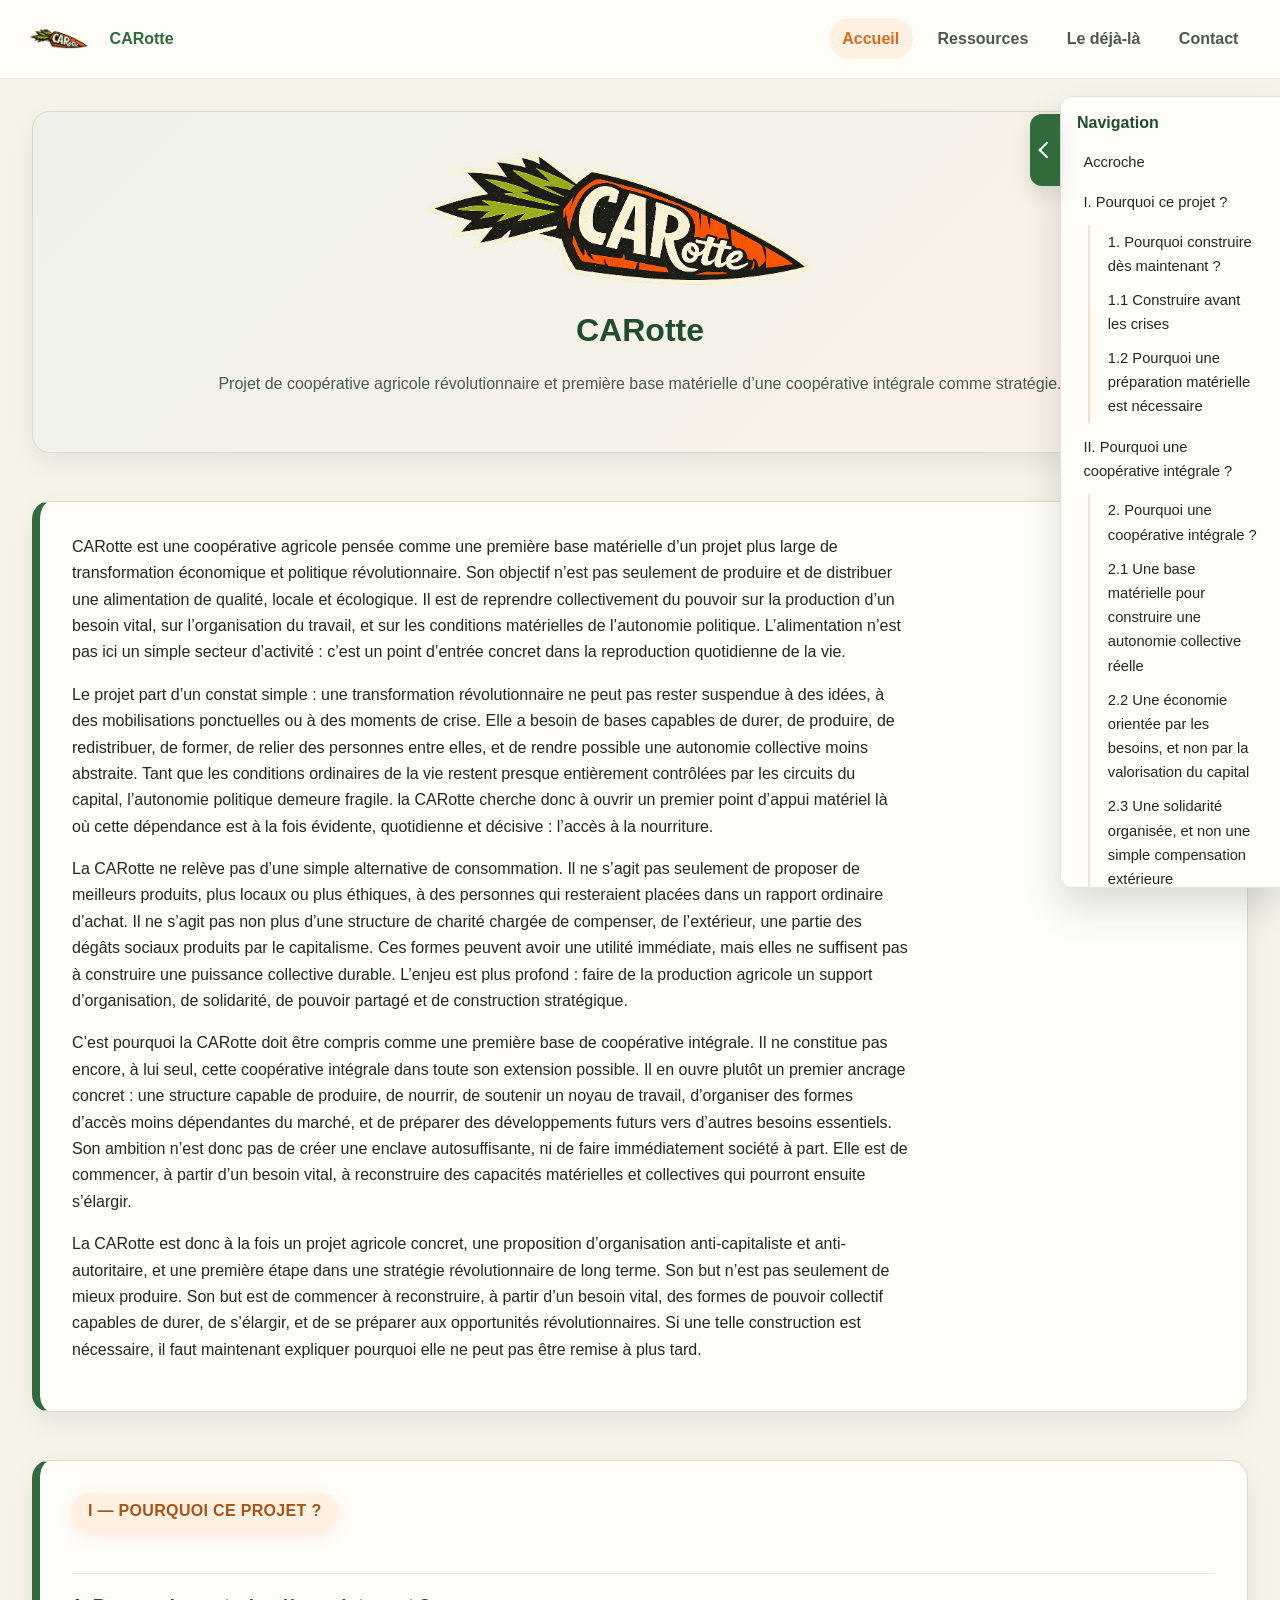
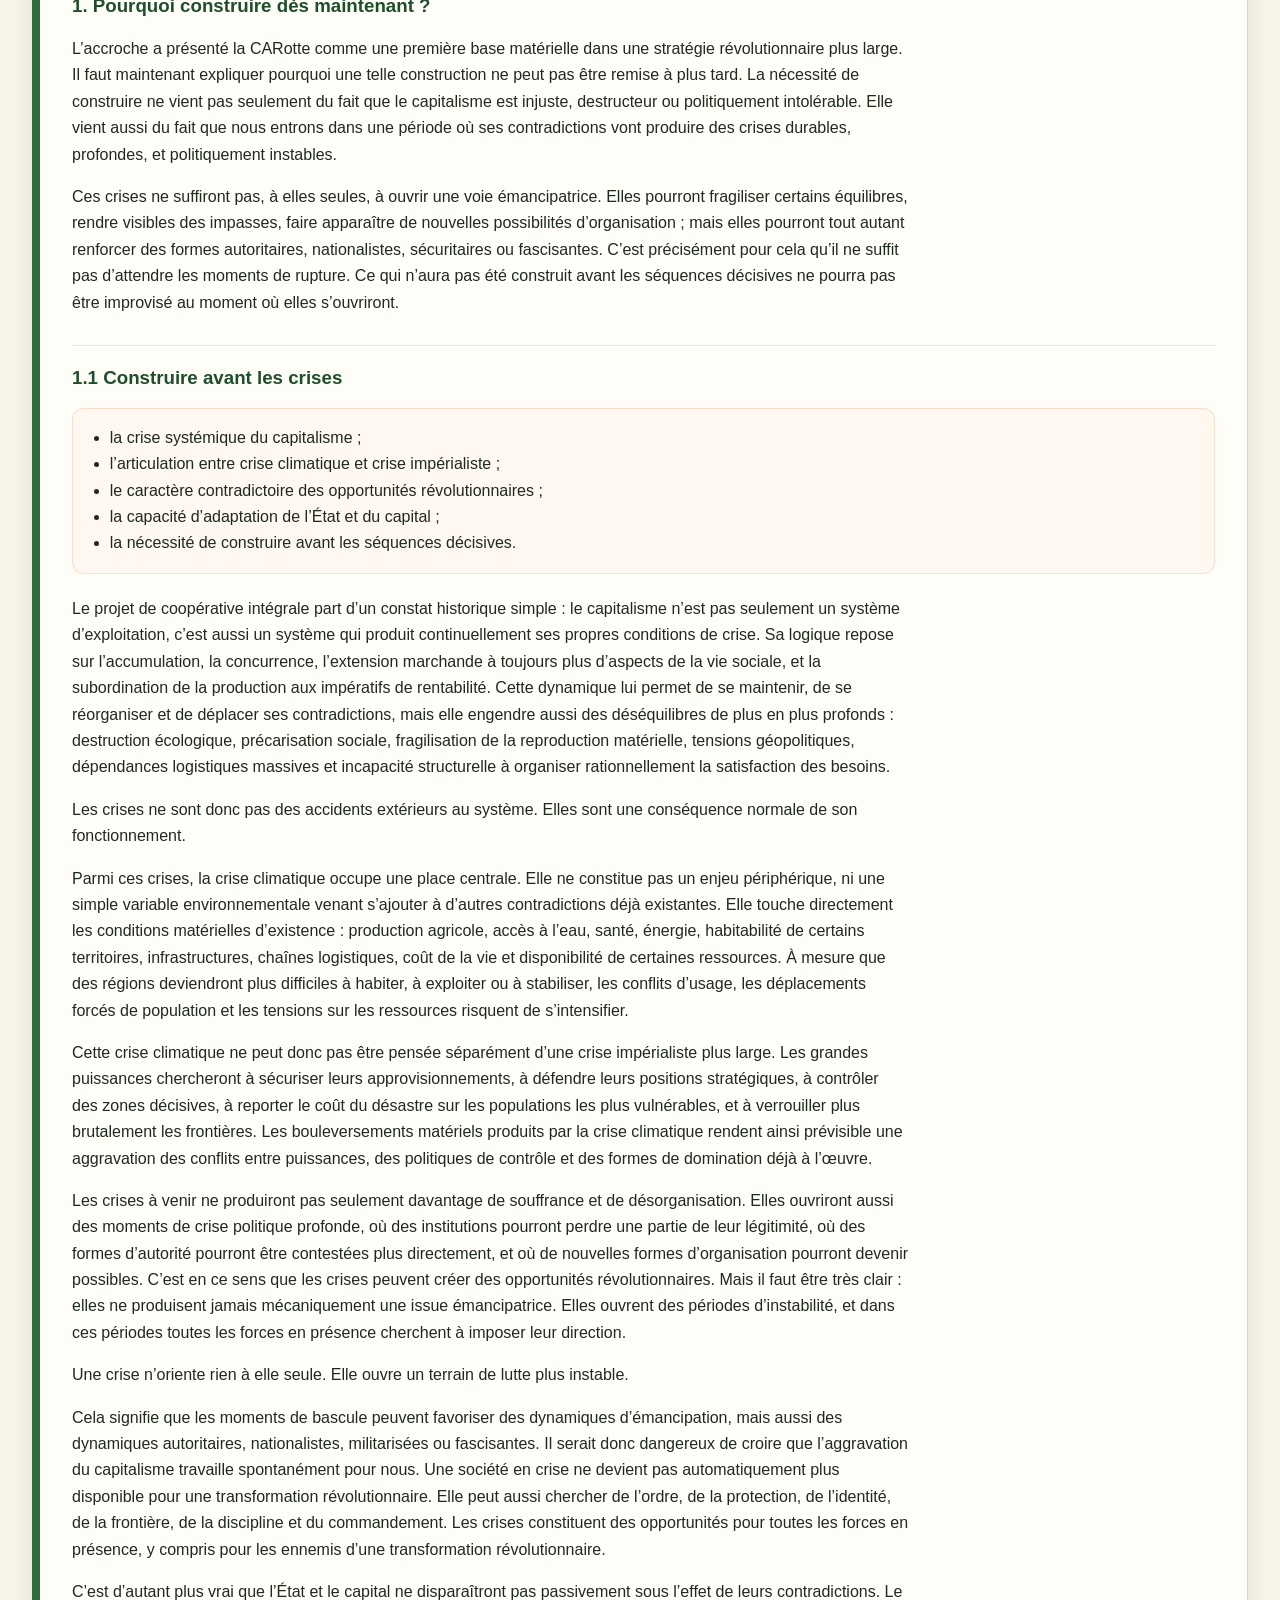
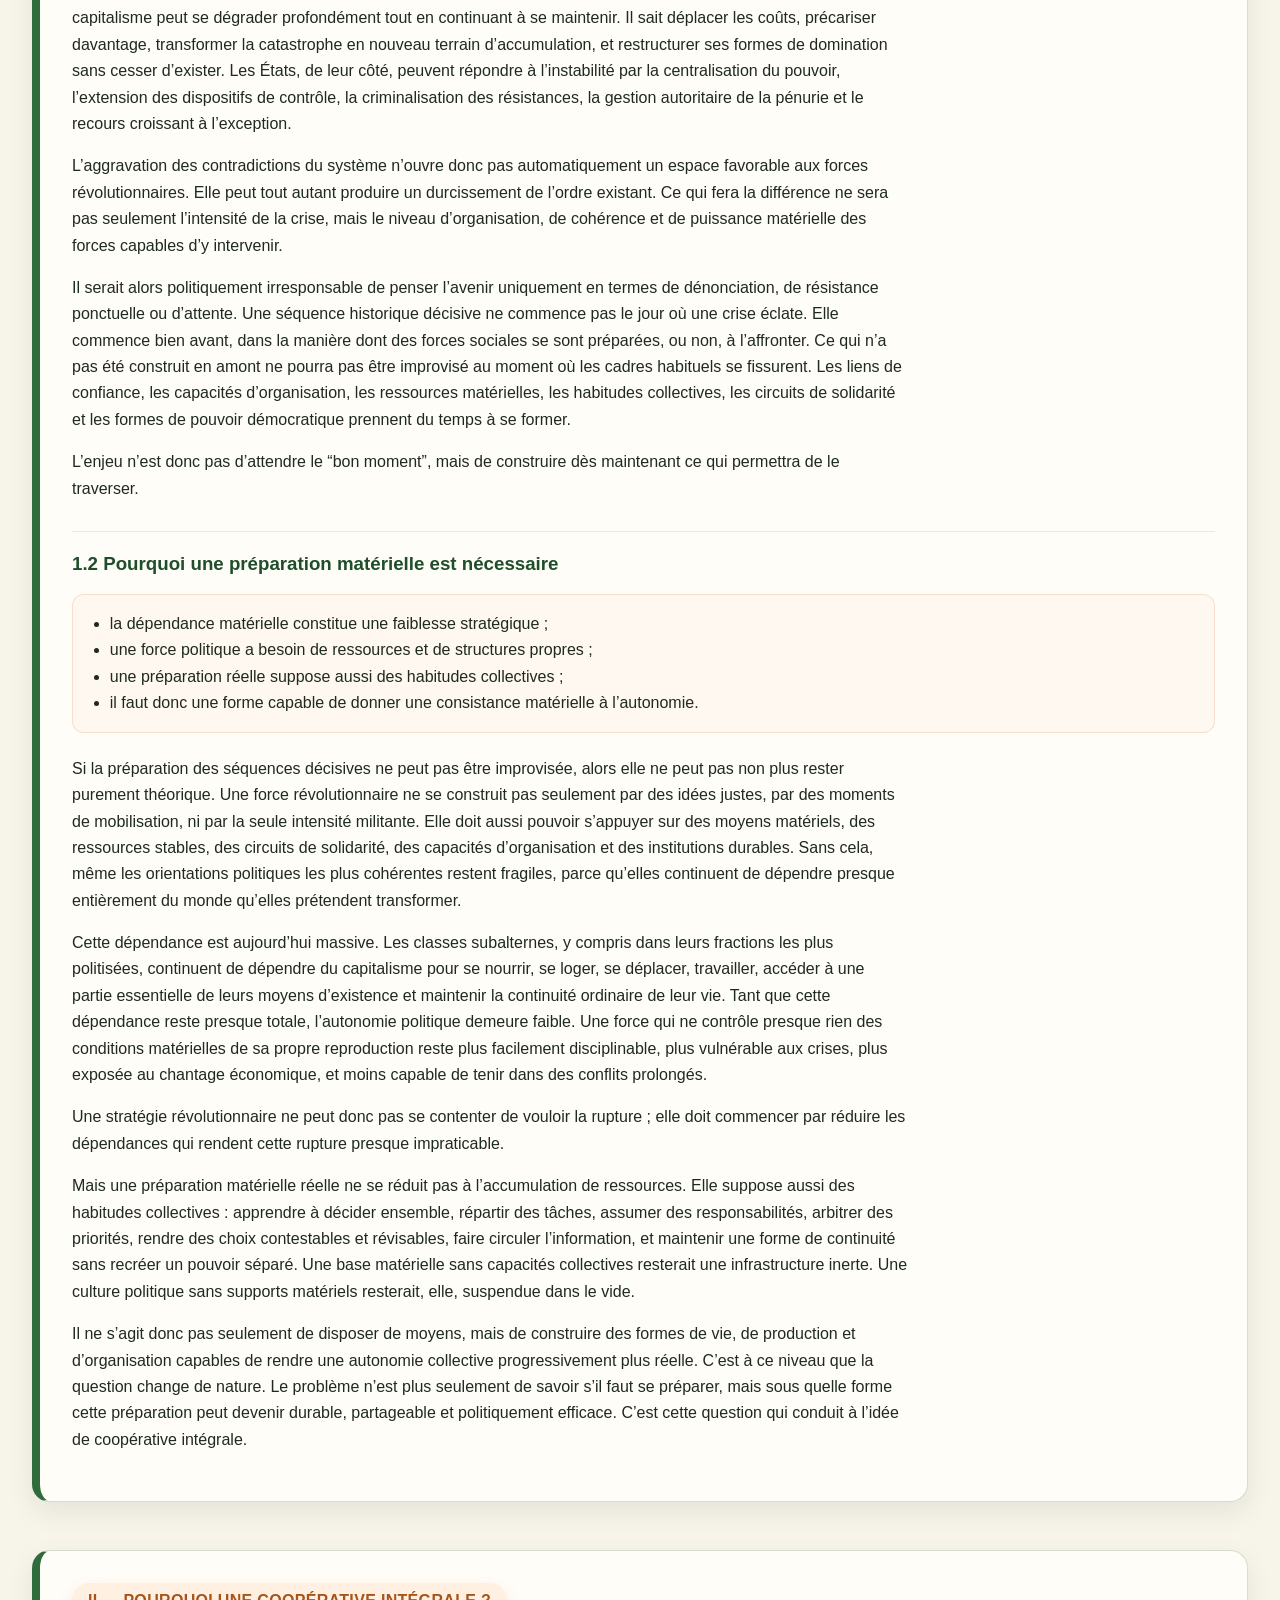
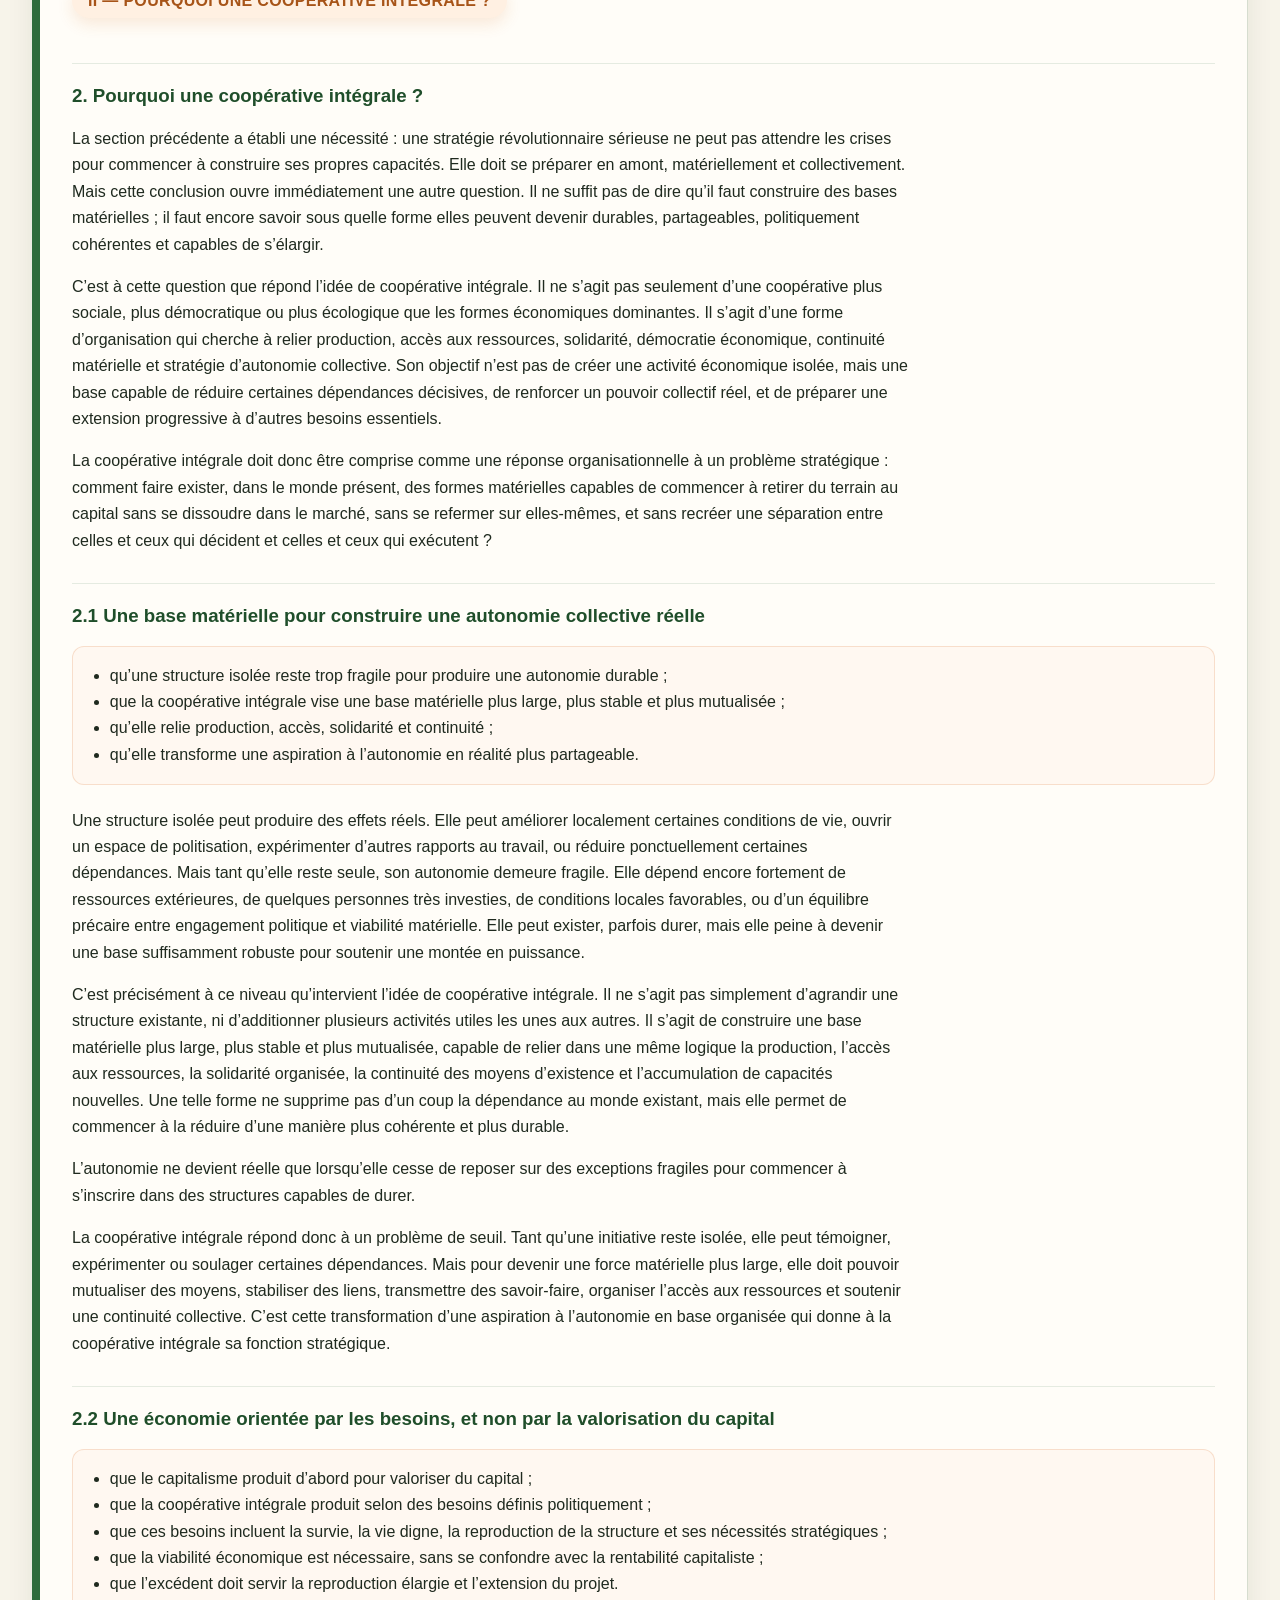
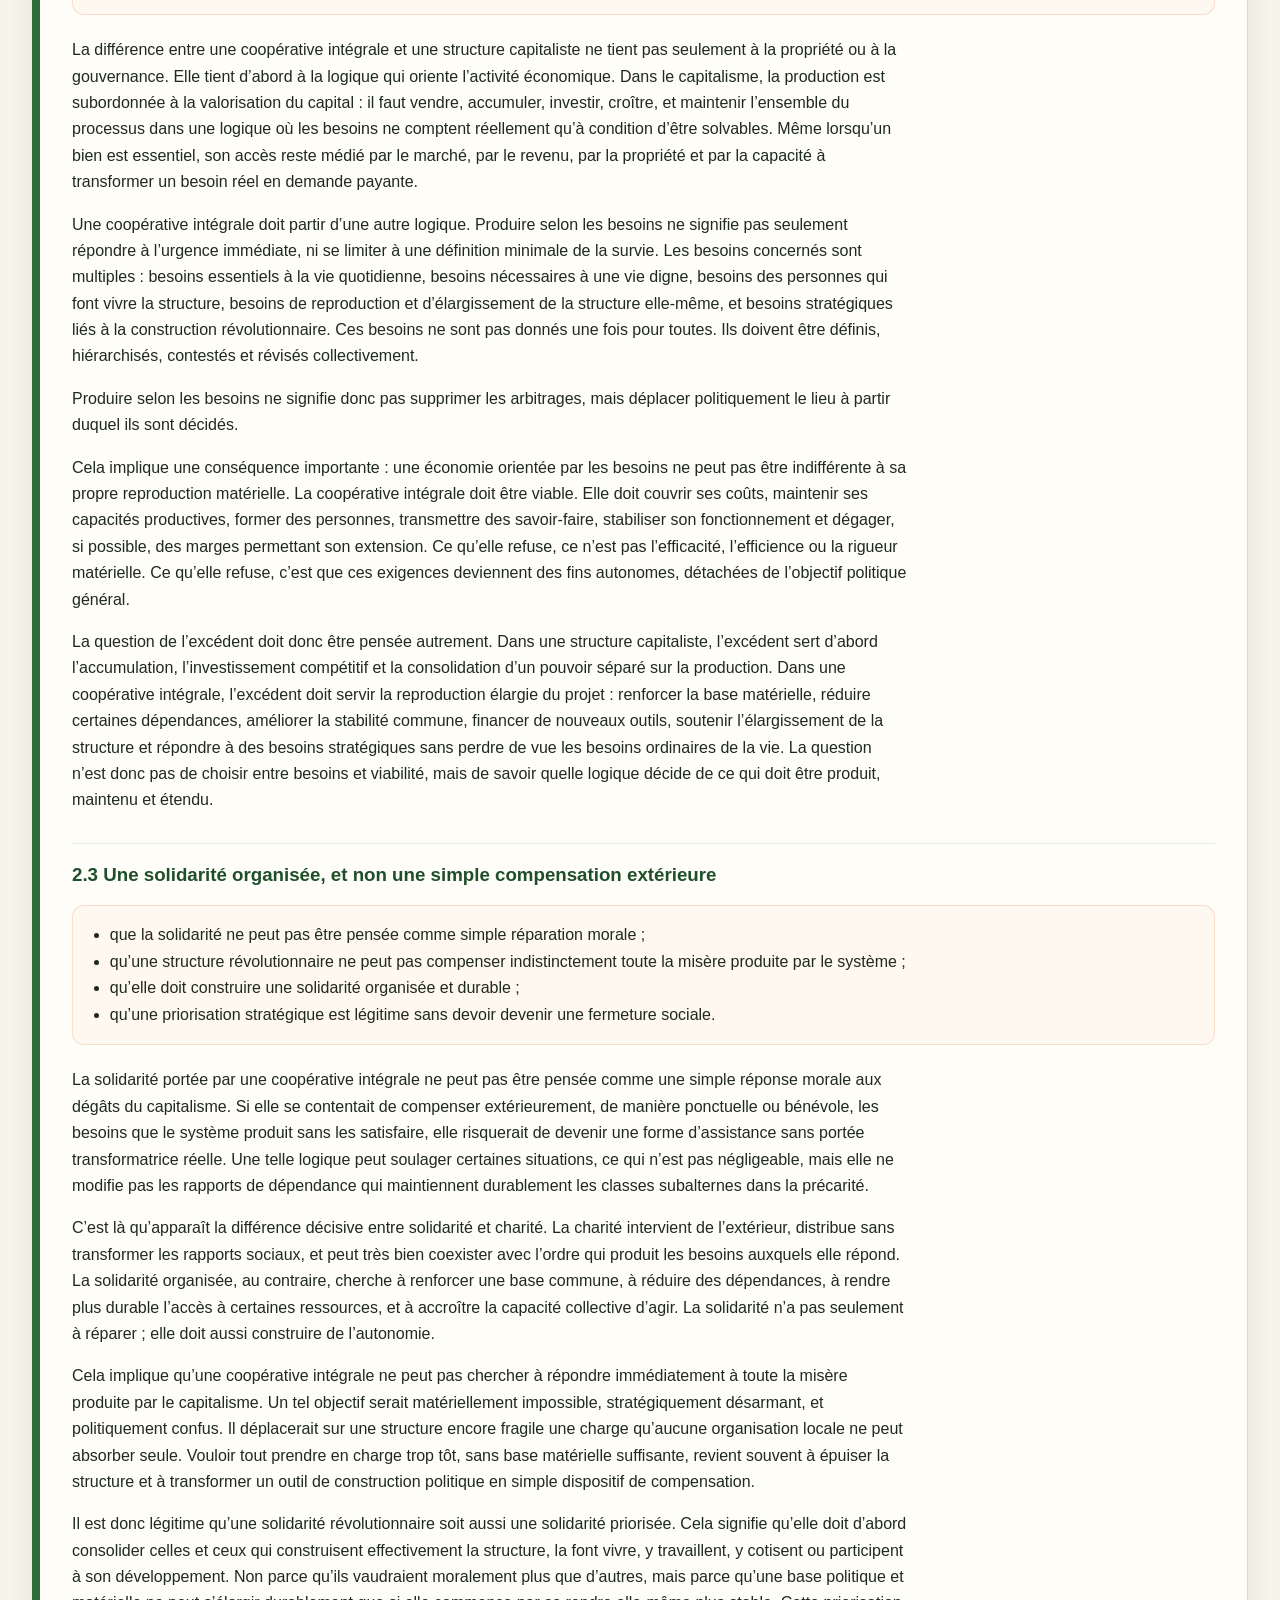
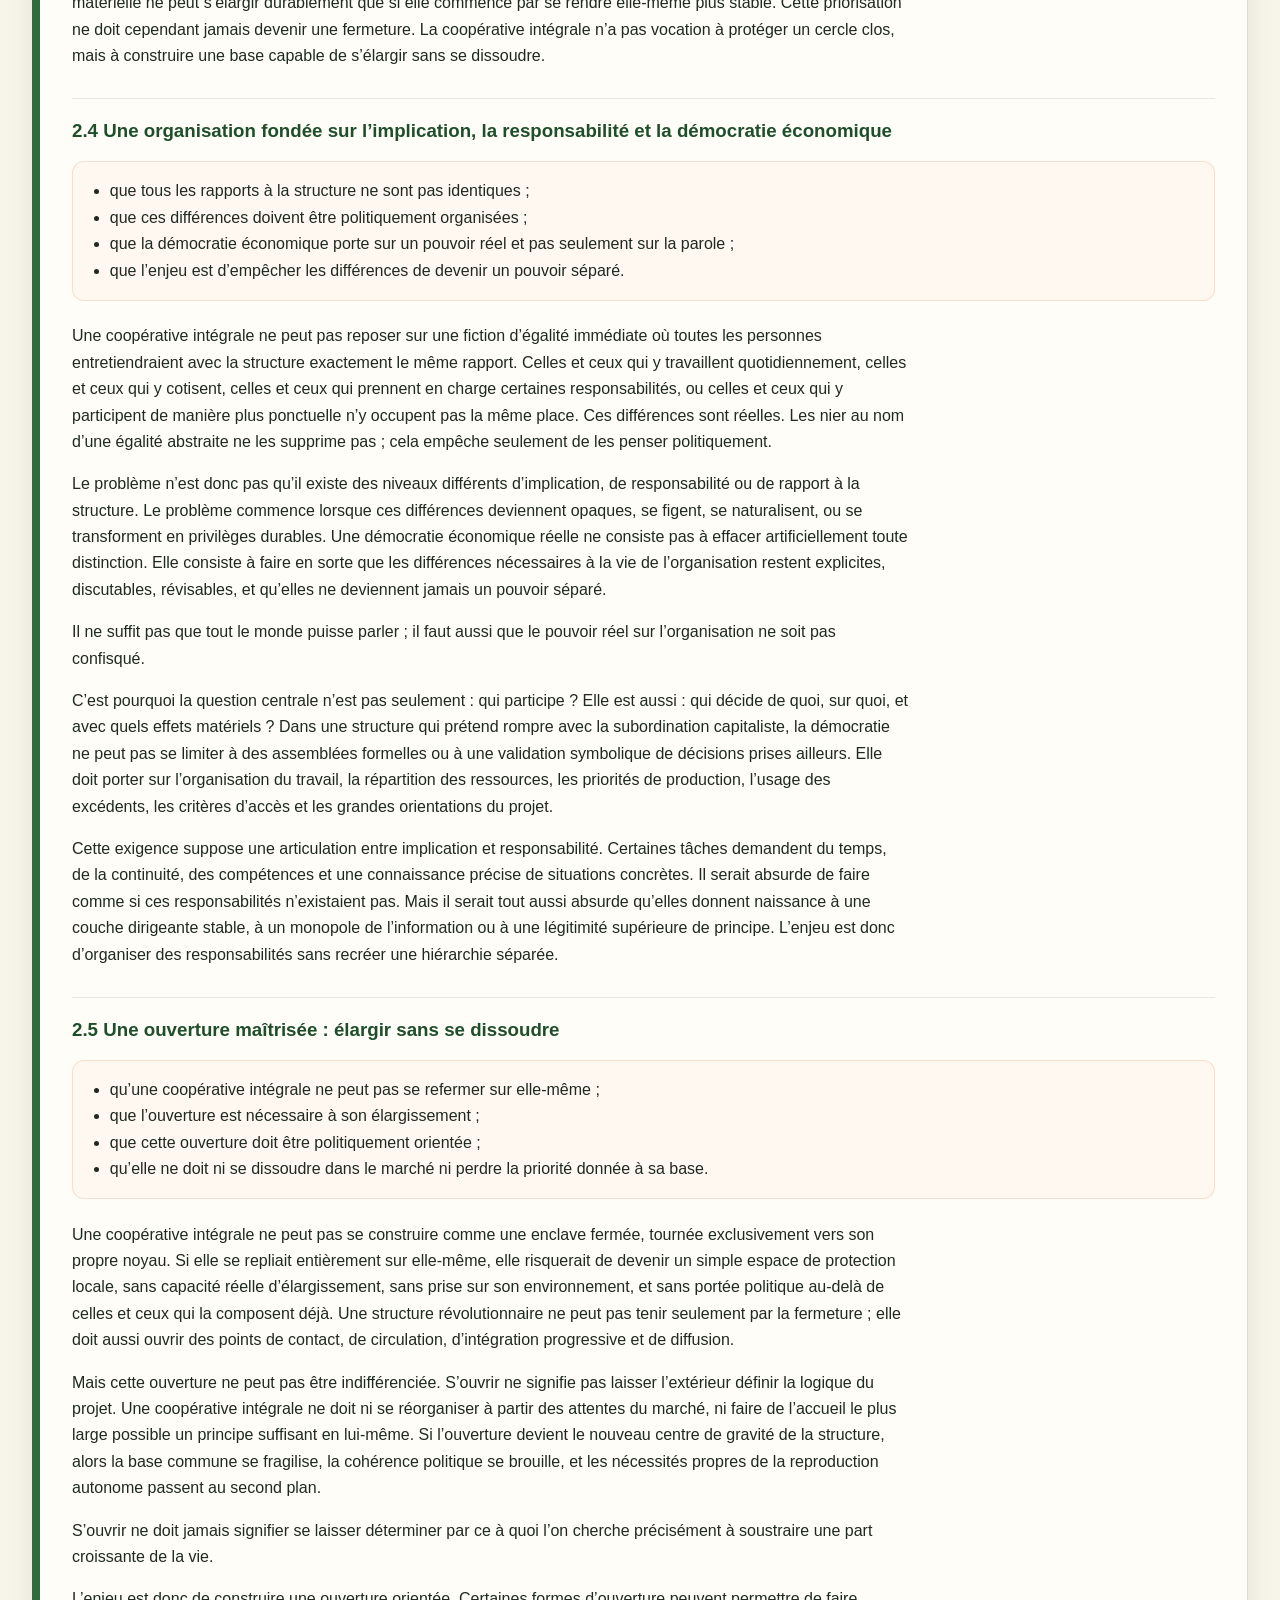
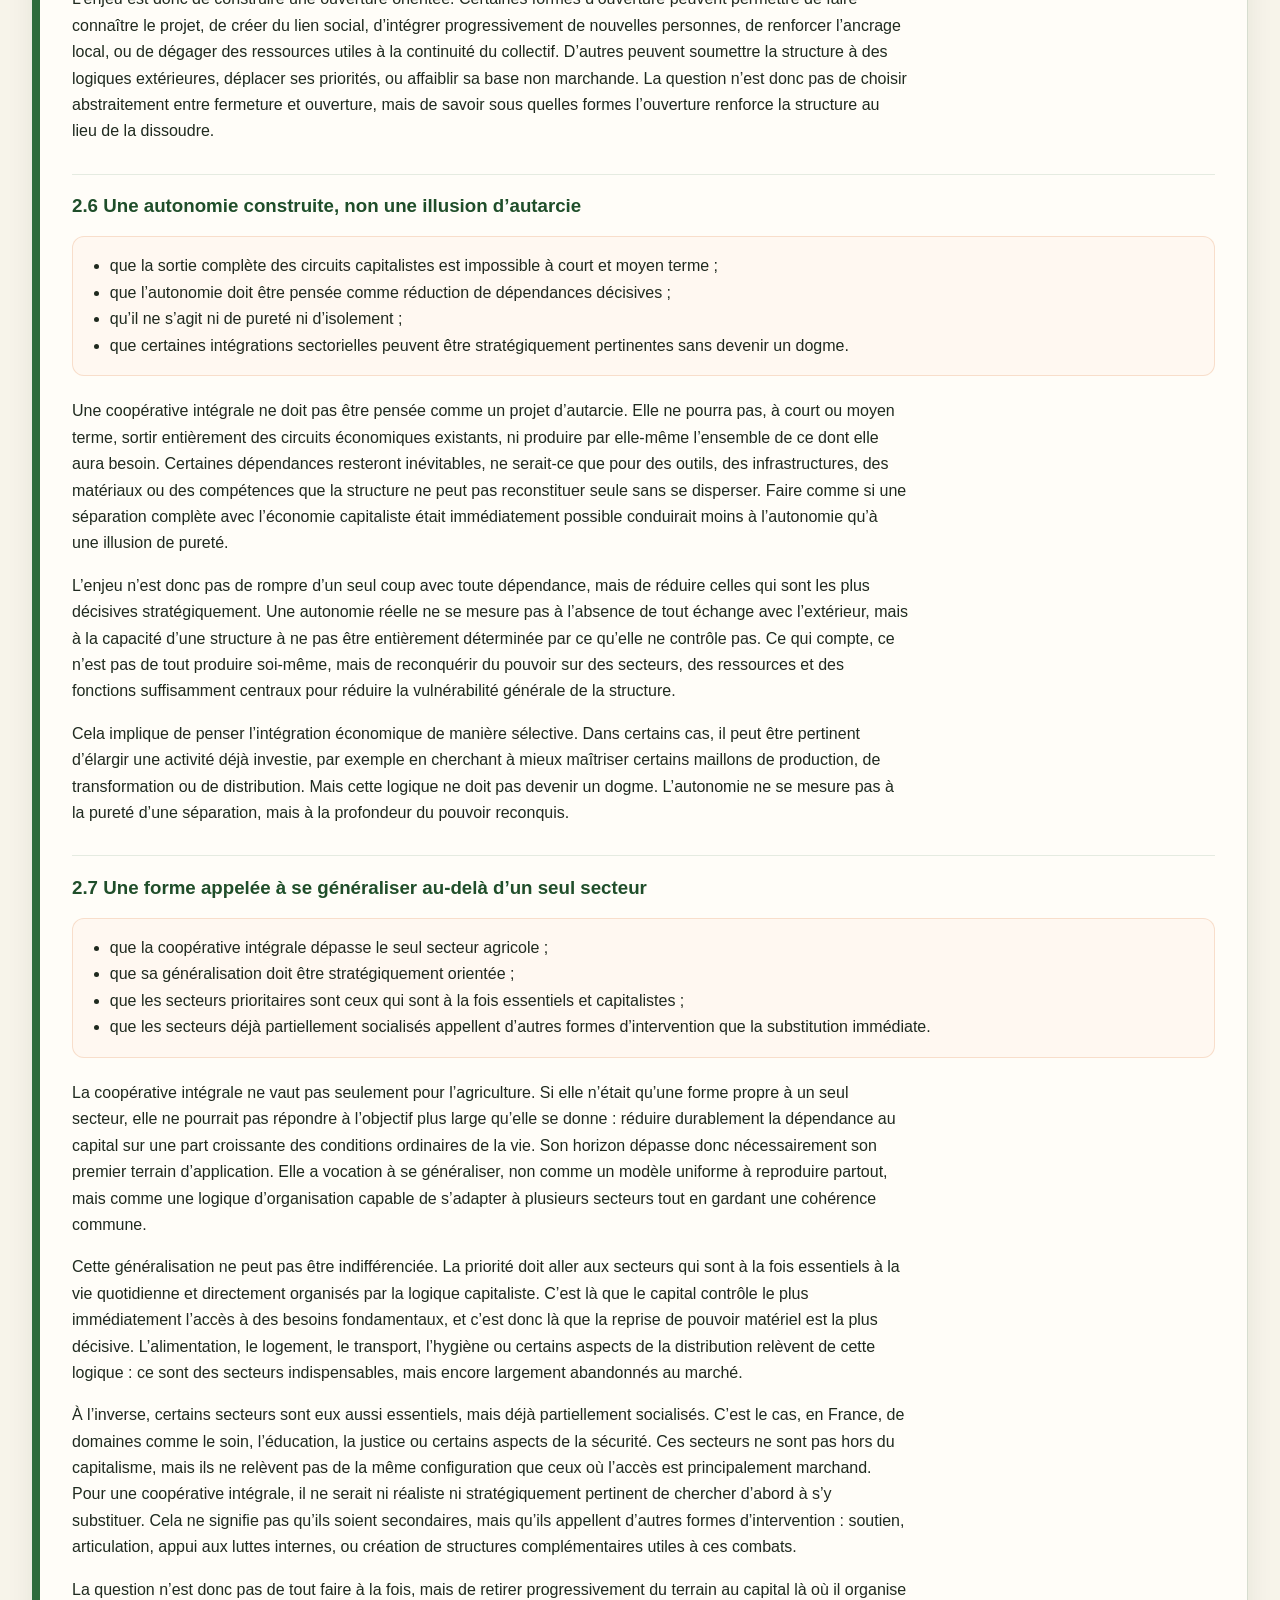
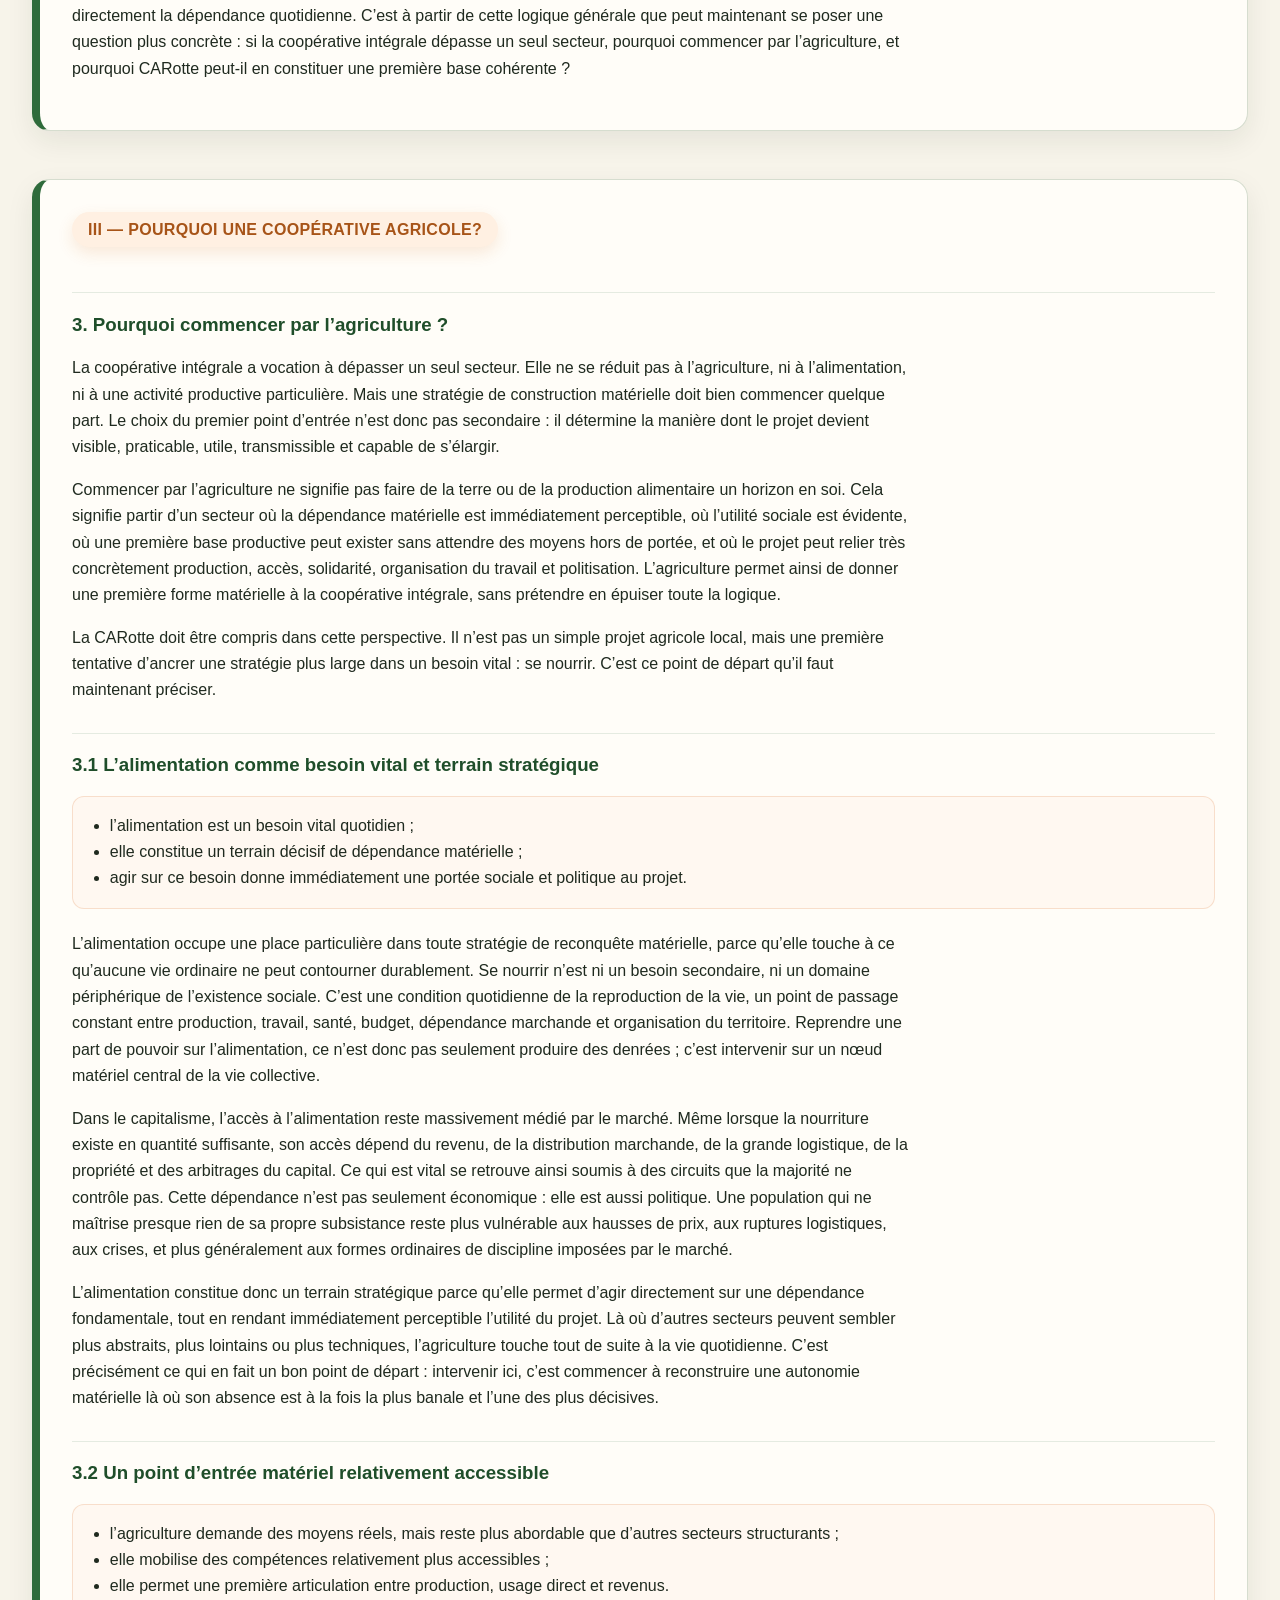
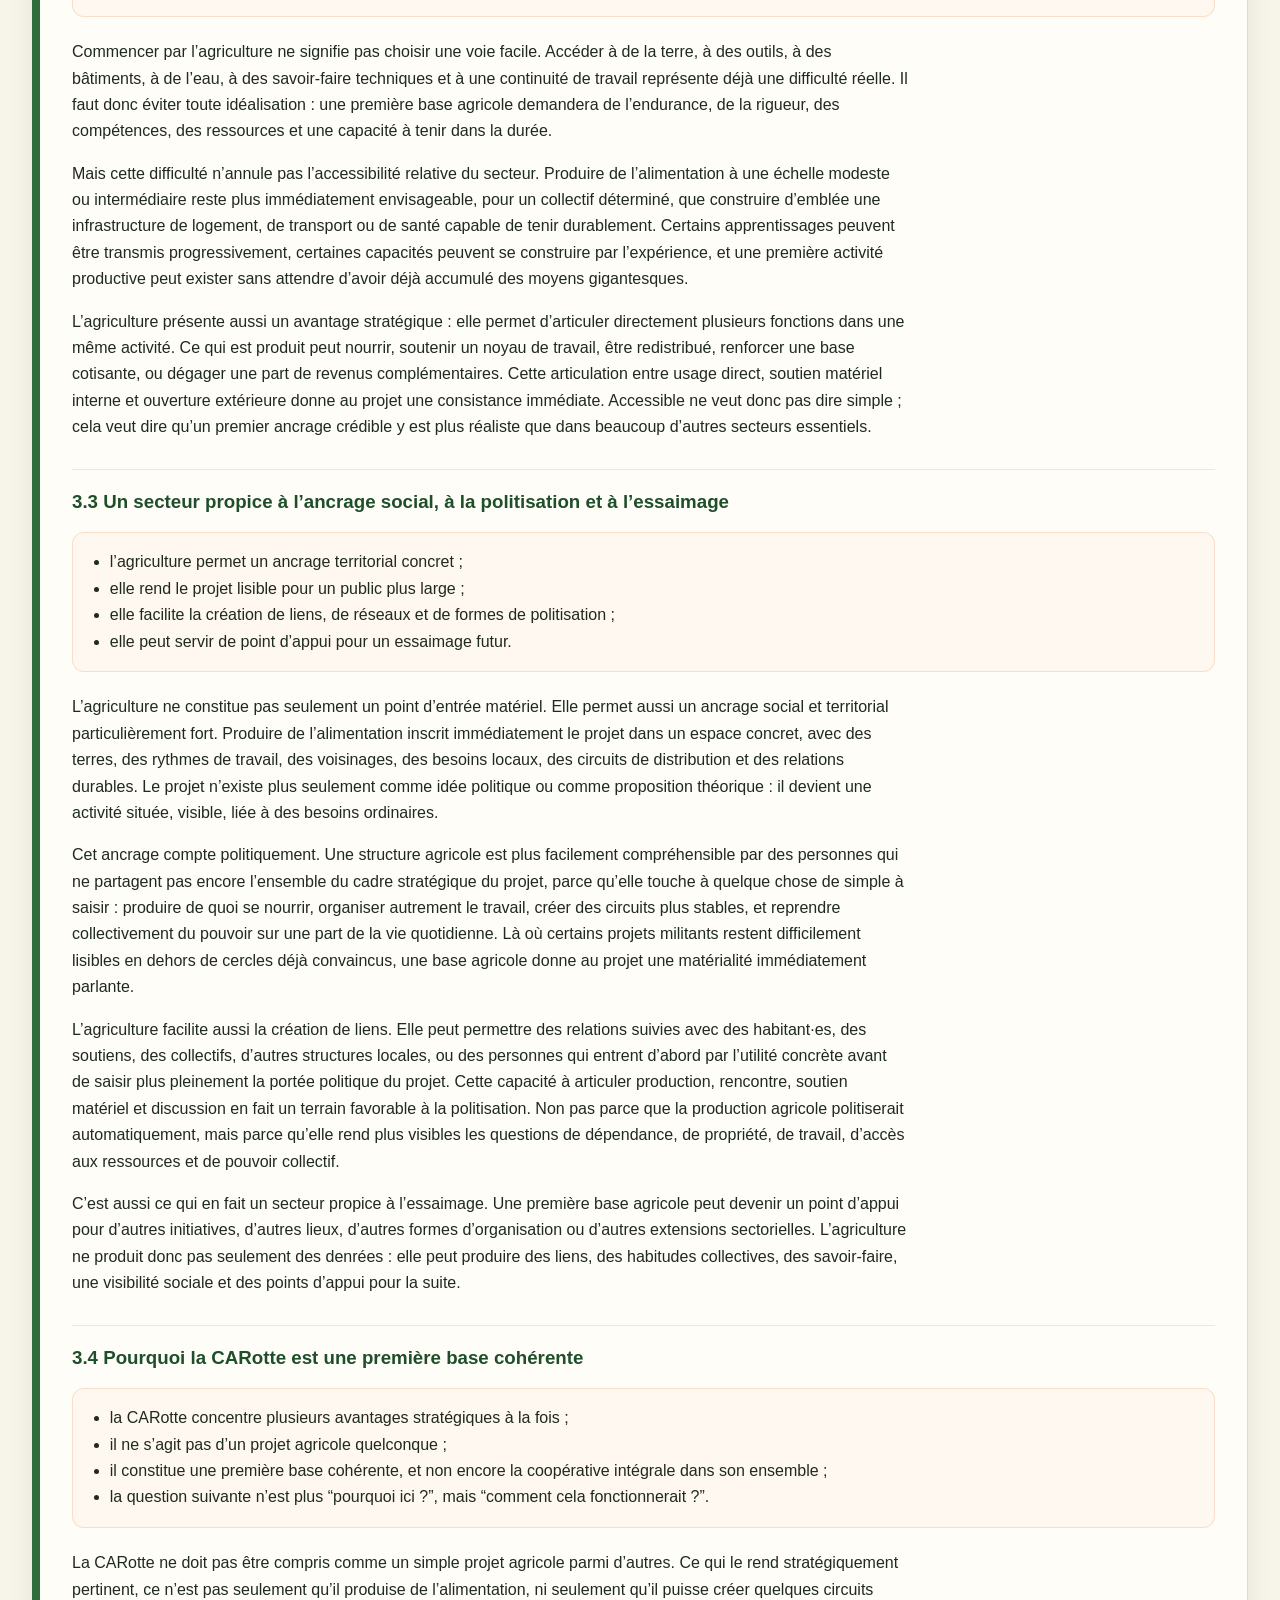
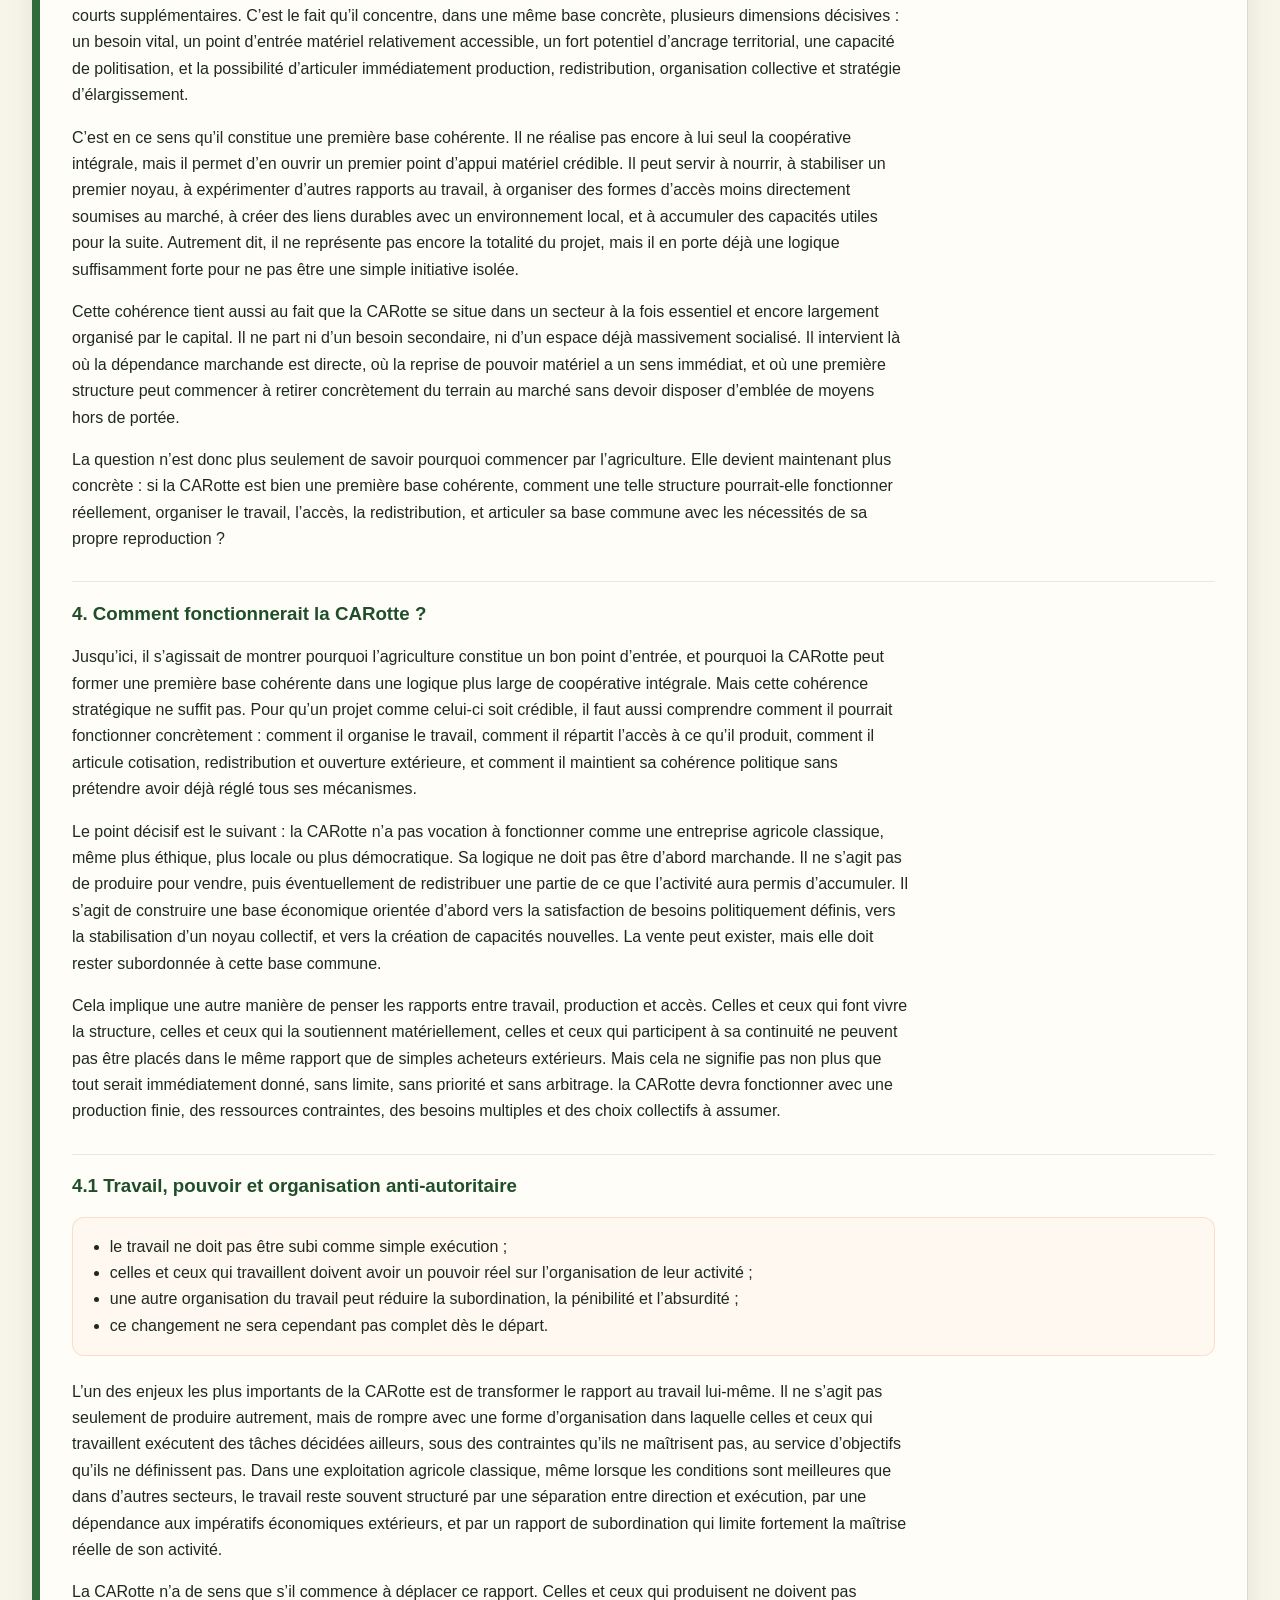
==== commit 178b9d5a: "Update index.html test pour sidebar mobile avec bouton" ====
--- a/index.html
+++ b/index.html
@@ -27,8 +27,10 @@
   </header>
 
   <!-- Sommaire latéral -->
-  <nav class="site-nav site-nav--intro-open" id="siteNav">
+<nav class="site-nav site-nav--intro-open is-collapsed" id="siteNav">
+
     <div class="site-nav__handle"></div>
+<button class="site-nav__toggle">☰ Sommaire</button>
 
     <div class="site-nav__panel">
       <h2>Navigation</h2>
@@ -669,6 +671,16 @@
       siteNavPanel?.addEventListener("scroll", closeIntroNav, { once: true });
     }
   </script>
+<script>
+  const toggleBtn = document.querySelector(".site-nav__toggle");
+  const nav = document.getElementById("siteNav");
+
+  if (toggleBtn && nav) {
+    toggleBtn.addEventListener("click", () => {
+      nav.classList.toggle("is-collapsed");
+    });
+  }
+</script>
 
 </body>
 </html>
--- a/style.css
+++ b/style.css
@@ -865,11 +865,134 @@
   }
 }
 
-@media (max-width: 1450px) {
+/* =========================================================
+   Sidebar — comportement adaptatif propre
+   ========================================================= */
+
+/* Écrans moyens : on compacte la sidebar */
+@media (max-width: 1300px) {
   .site-nav {
+    width: 220px;
+    transform: translateX(calc(220px - var(--nav-handle)));
+  }
+}
+
+/* Écrans plus petits : on la passe en haut */
+@media (max-width: 1100px) {
+  .site-nav {
+    position: static;
+    width: auto;
+    max-height: none;
+    transform: none;
+    margin-bottom: 1.5rem;
+  }
+
+  .site-nav__handle {
     display: none;
   }
-}
+
+  .site-nav__panel {
+    border-radius: var(--radius-md);
+    border-right: 1px solid rgba(47, 107, 59, 0.15);
+    box-shadow: 0 10px 28px var(--shadow);
+  }
+}
+
+/* =========================================================
+   Mobile — Sommaire repliable (intégré à ton système)
+   ========================================================= */
+
+@media (max-width: 900px) {
+
+  /* On garde ton layout existant */
+  .site-nav {
+    margin-bottom: 1rem;
+  }
+
+  /* ✅ transforme en bloc repliable */
+  .site-nav details {
+    display: block;
+    background: var(--surface);
+    border: 1px solid var(--border);
+    border-radius: var(--radius-md);
+    box-shadow: 0 10px 28px var(--shadow);
+    overflow: hidden;
+  }
+
+  /* ✅ bouton */
+  .site-nav summary {
+    cursor: pointer;
+    padding: 0.75rem 1rem;
+    background: var(--green);
+    color: white;
+    font-weight: 700;
+    list-style: none;
+  }
+
+  .site-nav summary::-webkit-details-marker {
+    display: none;
+  }
+
+  /* ✅ état ouvert */
+  .site-nav details[open] summary {
+    border-bottom: 1px solid rgba(47, 107, 59, 0.15);
+  }
+
+  /* ✅ contenu */
+  .site-nav__panel {
+    border: none;
+    box-shadow: none;
+    max-height: none;
+  }
+}
+/* =========================================================
+   Mobile — Sommaire toggle propre (avec TON HTML)
+   ========================================================= */
+
+@media (max-width: 900px) {
+
+  /* bouton */
+  .site-nav__toggle {
+    display: block;
+    width: 100%;
+    padding: 0.75rem 1rem;
+    margin-bottom: 0.5rem;
+    background: var(--green);
+    color: white;
+    font-weight: 700;
+    border: none;
+    border-radius: var(--radius-md);
+    cursor: pointer;
+  }
+
+  /* cacher le handle desktop */
+  .site-nav__handle {
+    display: none;
+  }
+
+  /* état fermé */
+  .site-nav.is-collapsed .site-nav__panel {
+    display: none;
+  }
+
+  /* état ouvert */
+  .site-nav:not(.is-collapsed) .site-nav__panel {
+    display: block;
+  }
+
+  /* style panel */
+  .site-nav__panel {
+    border-radius: var(--radius-md);
+    border: 1px solid rgba(47, 107, 59, 0.15);
+    box-shadow: 0 10px 28px var(--shadow);
+  }
+}
+/* ❌ caché par défaut (desktop) */
+.site-nav__toggle {
+  display: none;
+}
+
+
 
 
 /* =========================================================
